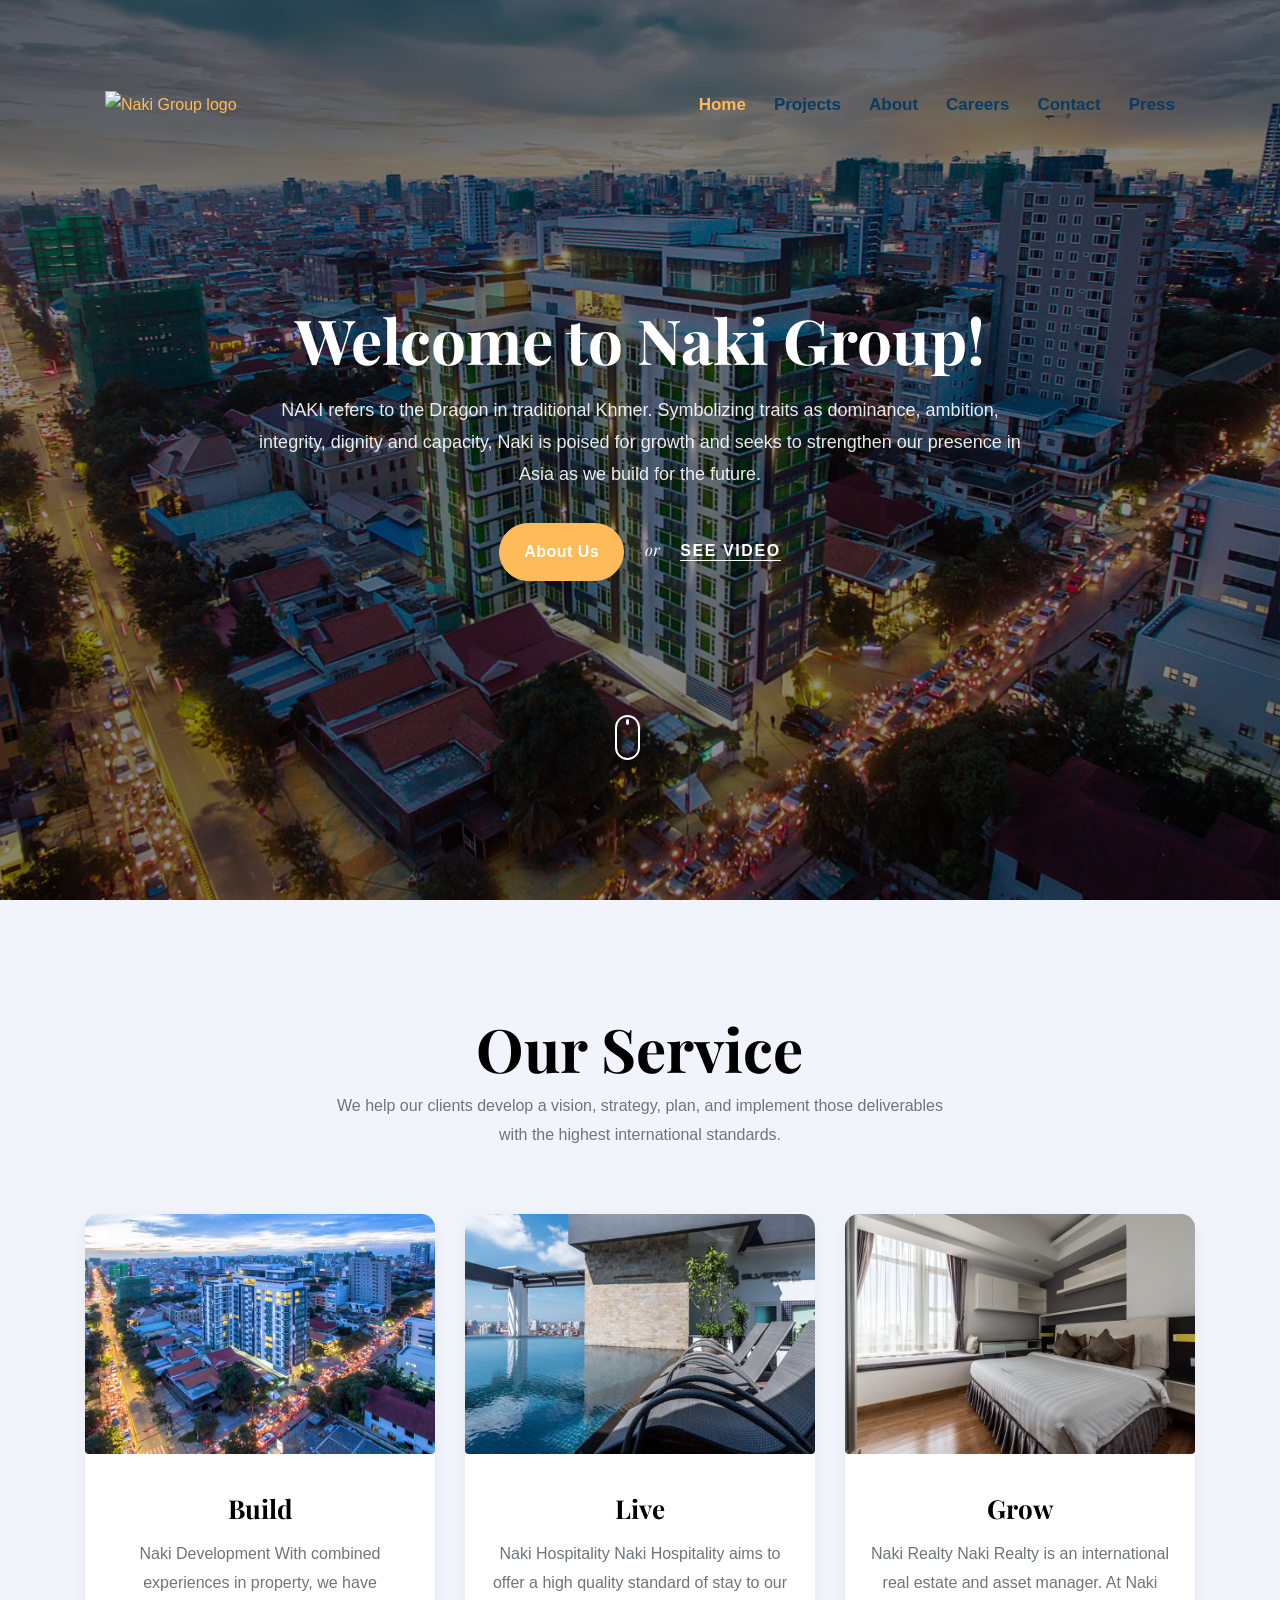
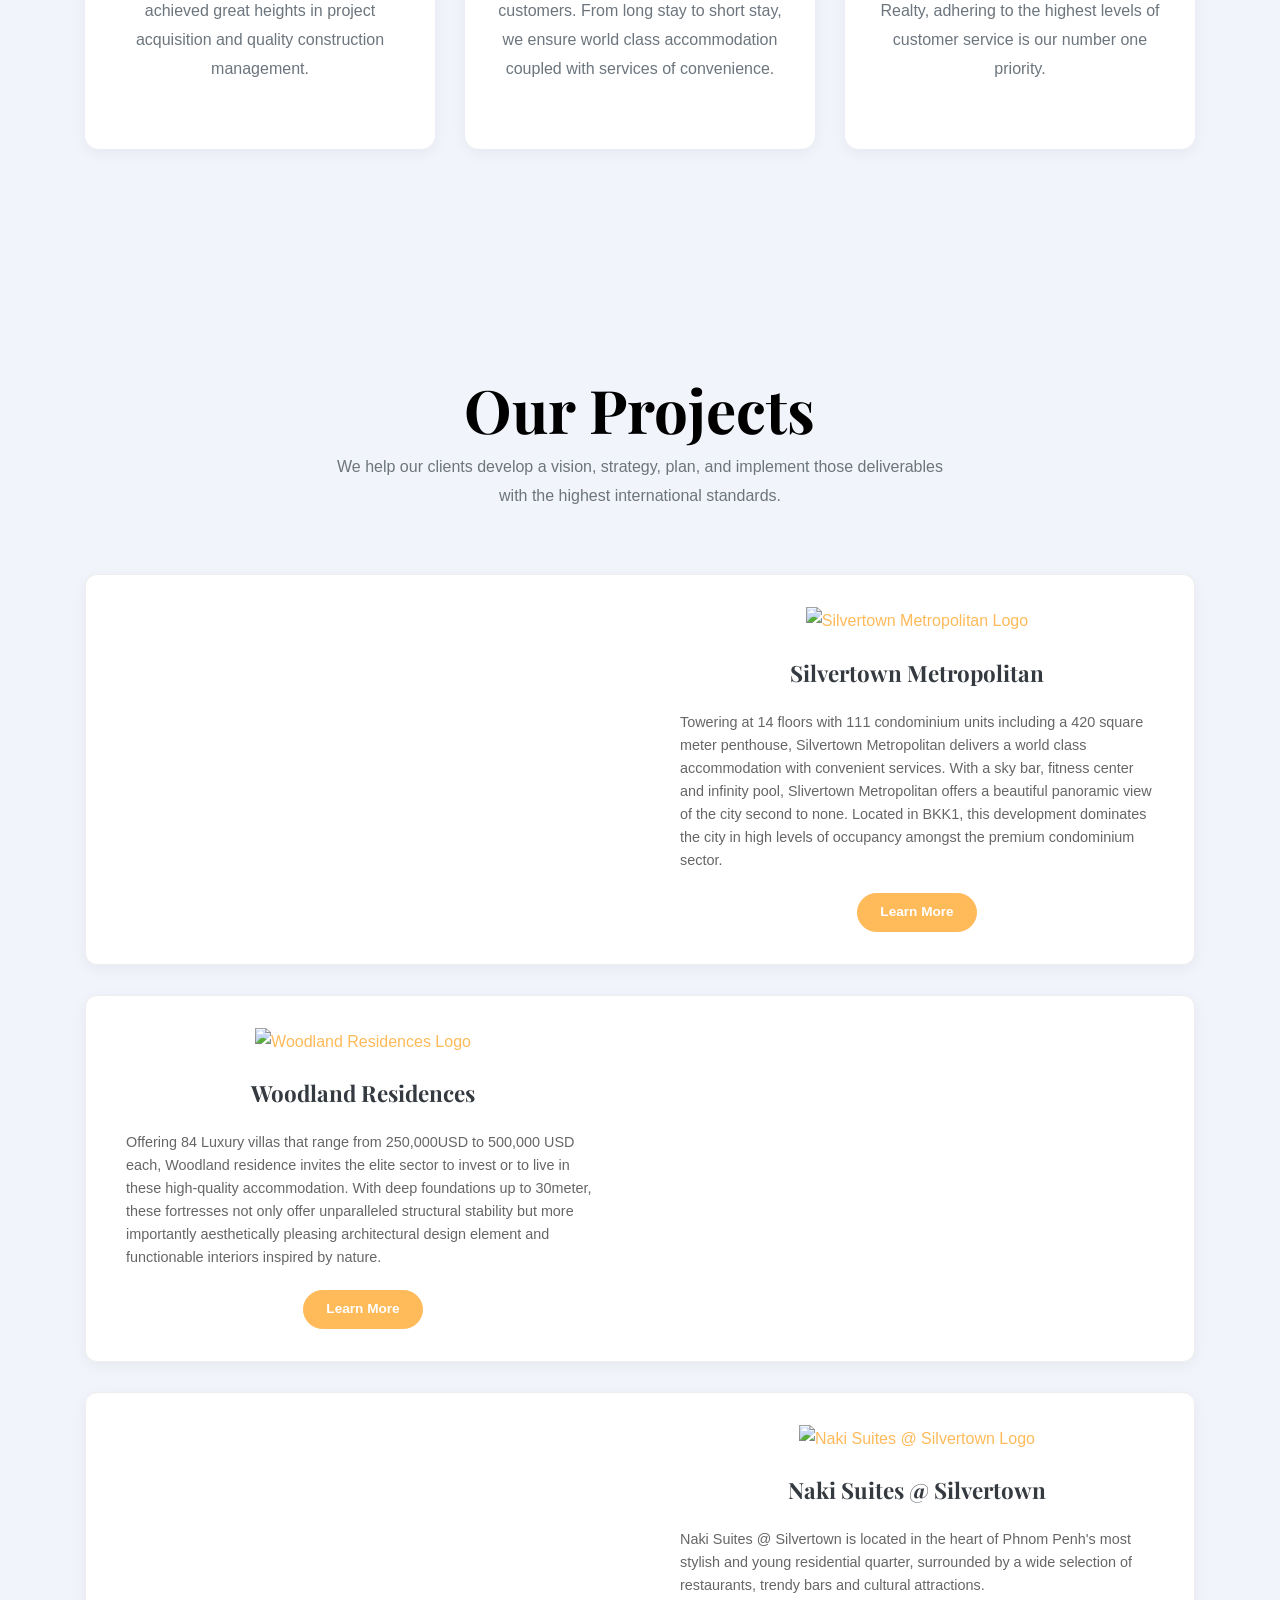
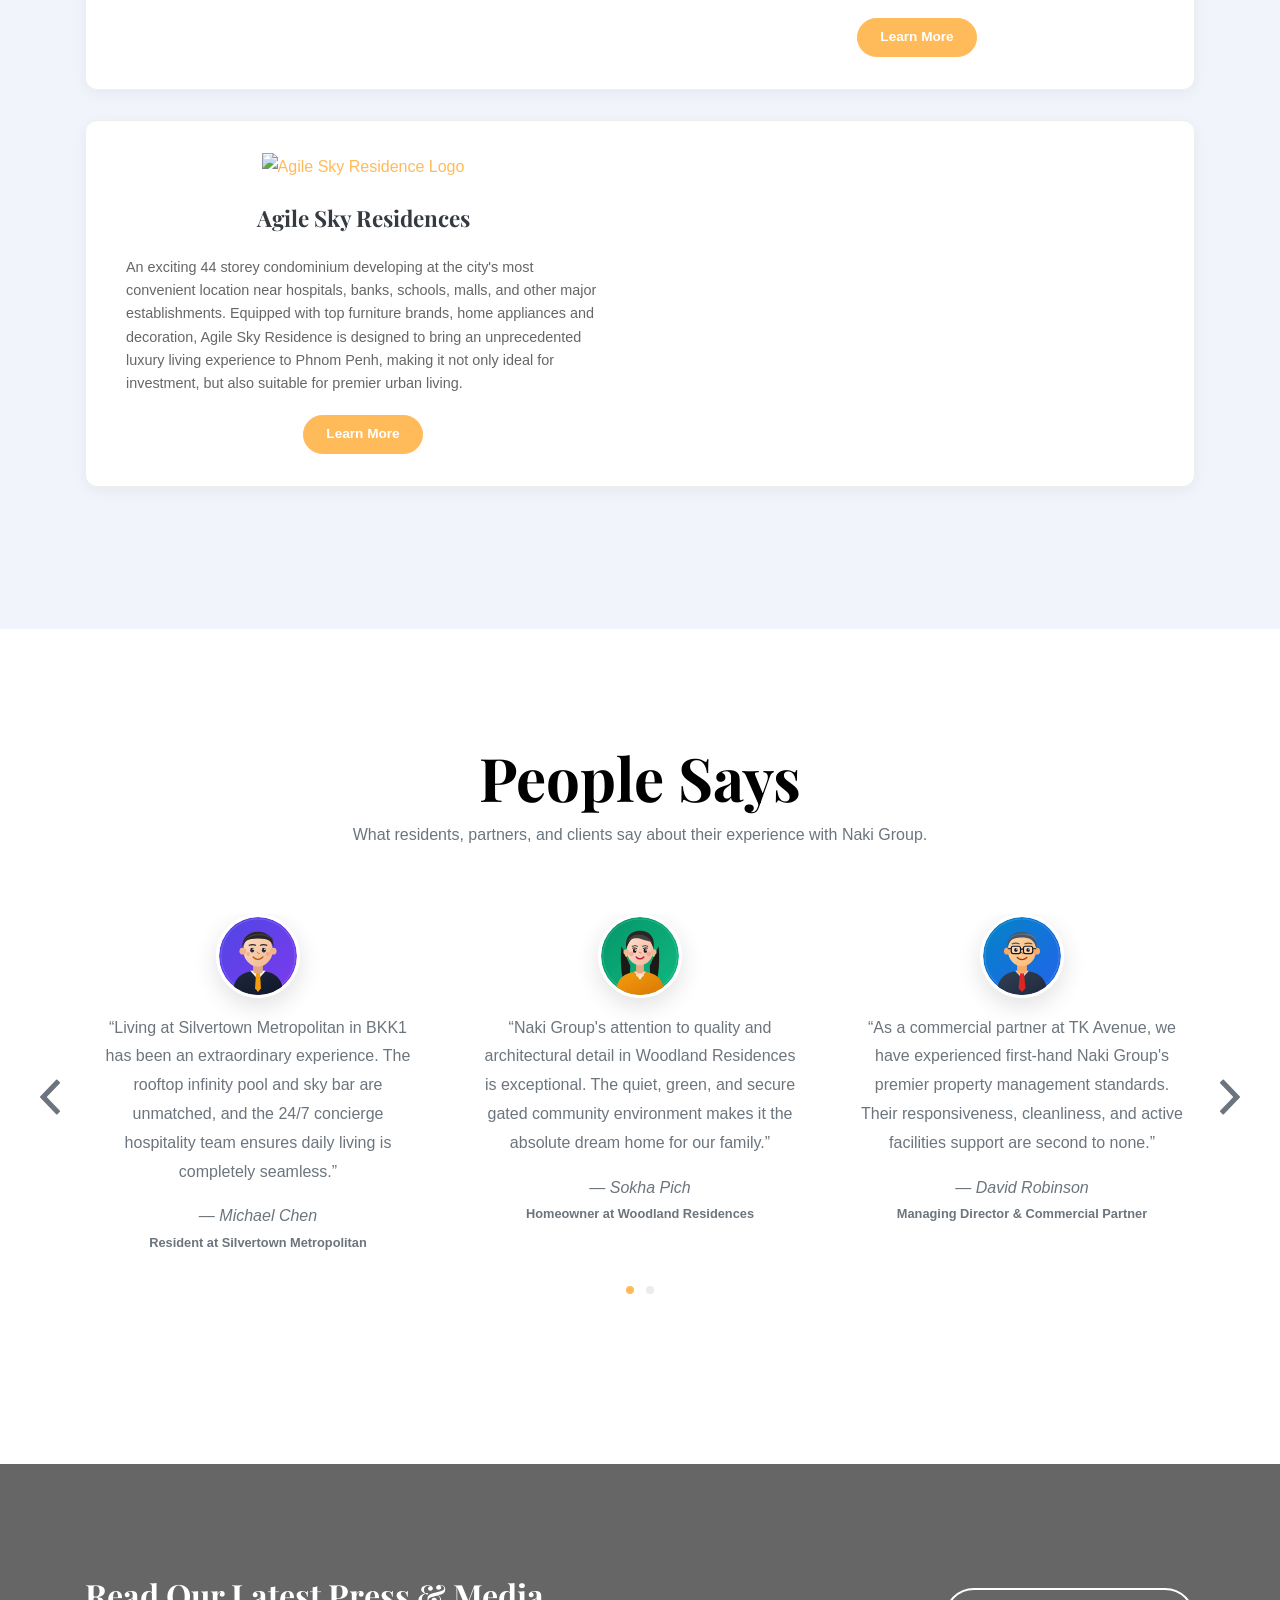
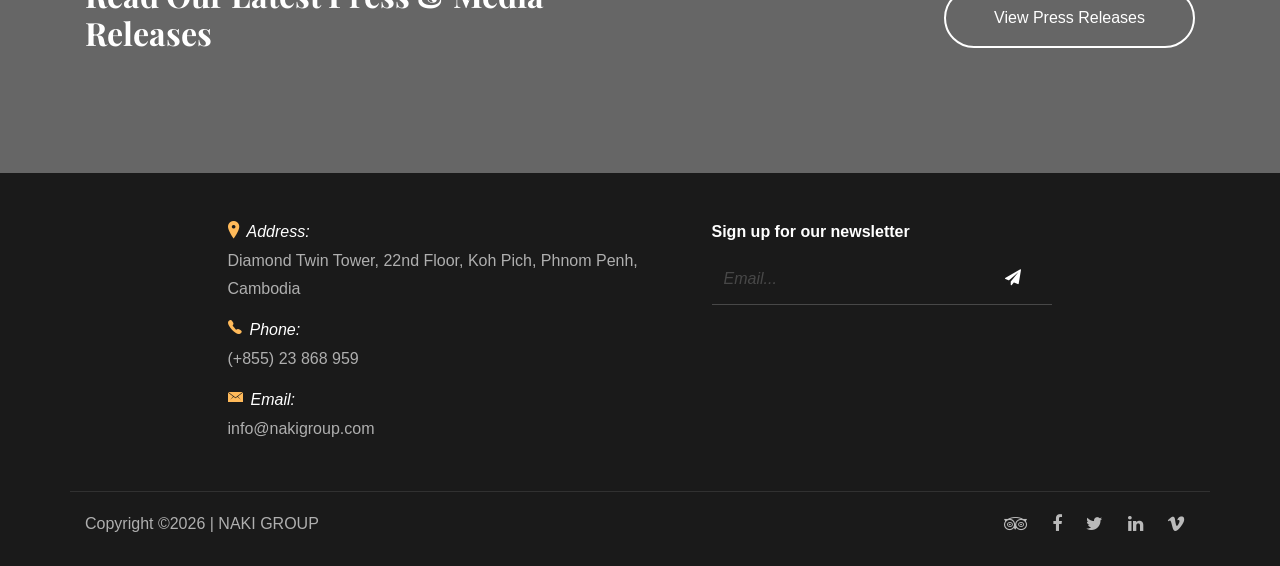
==== index.html @ cc7dc159 "update UI" ====
<!DOCTYPE HTML>
<html>
  <head>
    <meta charset="utf-8">
    <meta http-equiv="X-UA-Compatible" content="IE=edge">
    <title>Naki Group.com</title>
    <meta name="viewport" content="width=device-width, initial-scale=1, shrink-to-fit=no">
    <meta name="description" content="" />
    <meta name="keywords" content="" />
    <meta name="author" content="" />
    <link rel="stylesheet" type="text/css" href="//fonts.googleapis.com/css?family=|Roboto+Sans:400,700|Playfair+Display:400,700">

    <link rel="stylesheet" href="css/bootstrap.min.css">
    <link rel="stylesheet" href="css/animate.css">
    <link rel="stylesheet" href="css/owl.carousel.min.css">
    <link rel="stylesheet" href="css/aos.css">
    <link rel="stylesheet" href="css/bootstrap-datepicker.css">
    <link rel="stylesheet" href="css/jquery.timepicker.css">
    <link rel="stylesheet" href="css/fancybox.min.css">
    
    <link rel="stylesheet" href="fonts/ionicons/css/ionicons.min.css">
    <link rel="stylesheet" href="fonts/fontawesome/css/font-awesome.min.css">

    <!-- Theme Style -->
    <link rel="stylesheet" href="css/style.css">
  </head>
  <body>
    
    <header class="site-header js-site-header">
      <div class="container-fluid">
        <div class="row align-items-center justify-content-between">
          <!-- Logo -->
          <div class="logo-wrapper">
            <a href="index.html">
              <img src="https://nakigroup.com/wp-content/uploads/2022/08/NKG-Logo-Header.png" alt="Naki Group logo" class="site-logo-img" />
            </a>
          </div>
          
          <!-- Desktop Navigation -->
          <div class="col-6 col-lg-8 desktop-nav">
            <nav class="main-navbar">
              <ul class="main-menu">
                <li class="active"><a href="index.html">Home</a></li>
                <li><a href="projects.html">Projects</a></li>
                <li><a href="about.html">About</a></li>
                <li><a href="careers.html">Careers</a></li>
                <li><a href="contact.html">Contact</a></li>
                <li><a href="press.html">Press</a></li>
              </ul>
            </nav>
          </div>
          
          <!-- Mobile Menu Toggle Button -->
          <div class="mobile-menu-toggle">
            <button class="hamburger" id="hamburger-btn" aria-label="Menu">
              <span></span>
              <span></span>
              <span></span>
            </button>
          </div>
        </div>
      </div>
    </header>
      
    <!-- Mobile Navigation -->
    <div class="mobile-nav" id="mobile-nav">
      <ul class="mobile-menu">
        <li class="active"><a href="index.html">Home</a></li>
        <li><a href="projects.html">Projects</a></li>
        <li><a href="about.html">About</a></li>
        <li><a href="careers.html">Careers</a></li>
        <li><a href="contact.html">Contact</a></li>
        <li><a href="press.html">Press</a></li>
      </ul>
    </div>

    <!-- Mobile Overlay -->
    <div class="mobile-overlay" id="mobile-overlay"></div>
    <!-- END head -->

    <section class="site-hero overlay">
      <div class="site-hero-bg" style="background-image: url(images/hero_4.jpg)"></div>
      <div class="container">
        <div class="row site-hero-inner justify-content-center align-items-center">
          <div class="col-md-10 text-center" data-aos="fade-up">
            <h1 class="heading text-white mb-3">Welcome to Naki Group!</h1>
            <p class="lead text-white mb-4 mx-auto" style="max-width: 780px; font-size: 18px; line-height: 1.8; opacity: 0.9;">NAKI refers to the Dragon in traditional Khmer. Symbolizing traits as dominance, ambition, integrity, dignity and capacity, Naki is poised for growth and seeks to strengthen our presence in Asia as we build for the future.</p>
            <p class="pt-2">
              <a href="about.html" class="btn btn-primary text-white py-3 px-4 mr-3" style="font-weight: 600; letter-spacing: 0.5px;">About Us</a>
              <span class="mr-3 font-family-serif text-white"><em>or</em></span>
              <a href="https://www.youtube.com/embed/4Gg54voKyYg" data-fancybox class="text-uppercase letter-spacing-1 text-white" style="font-weight: 600; text-decoration: underline; text-underline-offset: 4px;">See video</a>
            </p>
          </div>
        </div>
      </div>

      <a class="mouse smoothscroll" href="#next">
        <div class="mouse-icon">
          <span class="mouse-wheel"></span>
        </div>
      </a>
    </section>
    <!-- END section -->

    <!-- <section class="py-5 bg-light" id="next">
      <div class="container" style="max-width: 1250px;">
        <div class="row justify-content-center">
          <div class="col-12" data-aos="fade-up">
             Unified Duo Device (One Single Device with Dual Screens)
            <div class="duo-unified-device" id="duo-device">
               Toggle back to Split Screen button 
              <button class="duo-toggle-split-btn" id="duo-toggle-split" title="Switch back to Split View">
                <i class="fa fa-columns"></i> Split Screen
              </button>

              <div class="duo-screen-wrapper">
                 Left Display: Video Player (Expands to 100% on Play) 
                <div class="duo-screen duo-left-screen">
                   Click to Expand Trigger 
                  <div class="duo-play-overlay" id="duo-play-overlay" title="Click to Expand and Play"></div>
                  
                  <iframe id="duo-video-iframe" src="https://www.youtube.com/embed/4Gg54voKyYg?enablejsapi=1&rel=0" title="Naki Group Video" allow="accelerometer; autoplay; clipboard-write; encrypted-media; gyroscope; picture-in-picture; web-share" allowfullscreen></iframe>
                  <div class="duo-screen-home-bar"></div>
                </div>
                
                 Center Hinge / Divider 
                <div class="duo-center-hinge">
                  <span class="hinge-line"></span>
                </div>
                
                 Right Display: Image Showcase 
                <div class="duo-screen duo-right-screen">
                  <img src="images/img_1.jpg" alt="Naki Group Showcase">
                  <div class="duo-screen-home-bar"></div>
                </div>
              </div>
            </div>
          </div>
        </div>
      </div>
    </section> -->
  
    <section class="section blog-post-entry bg-light">
      <div class="container">
        <div class="row justify-content-center text-center mb-5">
          <div class="col-md-7">
            <h2 class="heading" data-aos="fade-up">Our Service</h2>
            <p data-aos="fade-up">We help our clients develop a vision, strategy, plan, and implement those deliverables with the highest international standards.</p>
          </div>
        </div>
        <div class="row justify-content-center text-center">
          <div class="col-lg-4 col-md-6 col-sm-6 col-12 post" data-aos="fade-up" data-aos-delay="100">

            <div class="media media-custom d-block mb-4 h-100 text-center">
              <div class="media-custom-img mb-4"><img src="images/img_1.jpg" alt="Build - Naki Development" class="img-fluid mx-auto rounded"></div>
              <div class="media-body">
                <h2 class="mt-0 mb-3 font-weight-bold">Build</h2>
                <p>Naki Development With combined experiences in property, we have achieved great heights in project acquisition and quality construction management.</p>
              </div>
            </div>

          </div>
          <div class="col-lg-4 col-md-6 col-sm-6 col-12 post" data-aos="fade-up" data-aos-delay="200">
            <div class="media media-custom d-block mb-4 h-100 text-center">
              <div class="media-custom-img mb-4"><img src="images/img_2.jpg" alt="Live - Naki Hospitality" class="img-fluid mx-auto rounded"></div>
              <div class="media-body">
                <h2 class="mt-0 mb-3 font-weight-bold">Live</h2>
                <p>Naki Hospitality Naki Hospitality aims to offer a high quality standard of stay to our customers. From long stay to short stay, we ensure world class accommodation coupled with services of convenience.</p>
              </div>
            </div>
          </div>
          <div class="col-lg-4 col-md-6 col-sm-6 col-12 post" data-aos="fade-up" data-aos-delay="300">
            <div class="media media-custom d-block mb-4 h-100 text-center">
              <div class="media-custom-img mb-4"><img src="images/img_3.jpg" alt="Grow - Naki Realty" class="img-fluid mx-auto rounded"></div>
              <div class="media-body">
                <h2 class="mt-0 mb-3 font-weight-bold">Grow</h2>
                <p>Naki Realty Naki Realty is an international real estate and asset manager. At Naki Realty, adhering to the highest levels of customer service is our number one priority.</p>
              </div>
            </div>
          </div>
        </div>
      </div>
    </section>
    
    <!-- <section class="section slider-section bg-light">
      <div class="container">
        <div class="row justify-content-center text-center mb-5">
          <div class="col-md-7">
            <h2 class="heading" data-aos="fade-up">Photos</h2>
            <p data-aos="fade-up" data-aos-delay="100">Far far away, behind the word mountains, far from the countries Vokalia and Consonantia, there live the blind texts. Separated they live in Bookmarksgrove right at the coast of the Semantics, a large language ocean.</p>
          </div>
        </div>
        <div class="row">
          <div class="col-md-12">
            <div class="major-caousel js-carousel-1 owl-carousel mb-5" data-aos="fade-up" data-aos-delay="200">
              <div class="slider-item">
                <a href="images/slider-1.jpg" data-fancybox="images" data-caption="Caption for this image"><img src="images/slider-1.jpg" alt="Image placeholder" class="img-fluid"></a>
              </div>
              <div class="slider-item">
                <a href="images/slider-2.jpg" data-fancybox="images" data-caption="Caption for this image"><img src="images/slider-2.jpg" alt="Image placeholder" class="img-fluid"></a>
              </div>
              <div class="slider-item">
                <a href="images/slider-3.jpg" data-fancybox="images" data-caption="Caption for this image"><img src="images/slider-3.jpg" alt="Image placeholder" class="img-fluid"></a>
              </div>
              <div class="slider-item">
                <a href="images/slider-4.jpg" data-fancybox="images" data-caption="Caption for this image"><img src="images/slider-4.jpg" alt="Image placeholder" class="img-fluid"></a>
              </div>
              <div class="slider-item">
                <a href="images/slider-5.jpg" data-fancybox="images" data-caption="Caption for this image"><img src="images/slider-5.jpg" alt="Image placeholder" class="img-fluid"></a>
              </div>
              <div class="slider-item">
                <a href="images/slider-6.jpg" data-fancybox="images" data-caption="Caption for this image"><img src="images/slider-6.jpg" alt="Image placeholder" class="img-fluid"></a>
              </div>
              <div class="slider-item">
                <a href="images/slider-7.jpg" data-fancybox="images" data-caption="Caption for this image"><img src="images/slider-7.jpg" alt="Image placeholder" class="img-fluid"></a>
              </div>
            </div>
             END slider 
          </div>
        
        </div>
      </div>
    </section> -->
    
    
    <section class="section bg-light">
      <div class="container">
        <div class="row justify-content-center text-center mb-5">
          <div class="col-md-7">
            <h2 class="heading" data-aos="fade-up">Our Projects</h2>
            <p data-aos="fade-up" data-aos-delay="100">We help our clients develop a vision, strategy, plan, and implement those deliverables with the highest international standards.</p>
          </div>
        </div>
      
        <div class="site-block-half d-block d-lg-flex bg-white" data-aos="fade-up" data-aos-delay="100">
          <a href="https://silvertowncambodia.com/" target="_blank" class="image d-block bg-image-2" style="background-image: url('https://nakigroup.com/wp-content/uploads/2022/10/SILVERTOWN-METROPOLITAN.jpg');"></a>
          <div class="text">
            <div class="project-logo mb-4">
              <a href="https://silvertowncambodia.com/" target="_blank"><img src="https://nakigroup.com/wp-content/uploads/2022/10/Silvertown-logo-1536x1262-1.png" alt="Silvertown Metropolitan Logo"></a>
            </div>
            <h2 class="mb-4"><a href="https://silvertowncambodia.com/" target="_blank" class="text-dark">Silvertown Metropolitan</a></h2>
            <p>Towering at 14 floors with 111 condominium units including a 420 square meter penthouse, Silvertown Metropolitan delivers a world class accommodation with convenient services.
                With a sky bar, fitness center and infinity pool, Slivertown Metropolitan offers a beautiful panoramic view of the city second to none.
                Located in BKK1, this development dominates the city in high levels of occupancy amongst the premium condominium sector.</p>
            <p><a href="https://silvertowncambodia.com/" target="_blank" class="btn btn-primary text-white">Learn More</a></p>
          </div>
        </div>

        <div class="site-block-half d-block d-lg-flex bg-white" data-aos="fade-up" data-aos-delay="150">
          <a href="https://www.facebook.com/WoodlandResidences" target="_blank" class="image d-block bg-image-2 order-2" style="background-image: url('https://nakigroup.com/wp-content/uploads/2022/10/97636634_861701657669349_8019366478992113664_n-1.jpg');"></a>
          <div class="text order-1">
            <div class="project-logo mb-4">
              <a href="https://www.facebook.com/WoodlandResidences" target="_blank"><img src="https://nakigroup.com/wp-content/uploads/2022/10/woodland-logo-01-1.png" alt="Woodland Residences Logo"></a>
            </div>            
            <h2 class="mb-4"><a href="https://www.facebook.com/WoodlandResidences" target="_blank" class="text-dark">Woodland Residences</a></h2>
            <p>Offering 84 Luxury villas that range from 250,000USD to 500,000 USD each, Woodland residence invites the elite sector to invest or to live in these high-quality accommodation. With deep foundations up to 30meter, these fortresses not only offer unparalleled structural stability but more importantly aesthetically pleasing architectural design element and functionable interiors inspired by nature.</p>
            <p><a href="https://www.facebook.com/WoodlandResidences" target="_blank" class="btn btn-primary text-white">Learn More</a></p>
          </div>
        </div>
        
        <div class="site-block-half d-block d-lg-flex bg-white" data-aos="fade-up" data-aos-delay="100">
          <a href="https://nakihospitality.com/silvertown/" target="_blank" class="image d-block bg-image-2" style="background-image: url('https://nakigroup.com/wp-content/uploads/2022/10/junior_4287-490x397-1.jpg');"></a>
          <div class="text">
            <div class="project-logo mb-4">
              <a href="https://nakihospitality.com/silvertown/" target="_blank"><img src="https://nakigroup.com/wp-content/uploads/2022/10/NKH@STM-1024x576-1.png" alt="Naki Suites @ Silvertown Logo"></a>
            </div>
            <h2 class="mb-4"><a href="https://nakihospitality.com/silvertown/" target="_blank" class="text-dark">Naki Suites @ Silvertown</a></h2>
            <p>Naki Suites @ Silvertown is located in the heart of Phnom Penh's most stylish and young residential quarter, surrounded by a wide selection of restaurants, trendy bars and cultural attractions.</p>
            <p><a href="https://nakihospitality.com/silvertown/" target="_blank" class="btn btn-primary text-white">Learn More</a></p>
          </div>
        </div>

        <div class="site-block-half d-block d-lg-flex bg-white" data-aos="fade-up" data-aos-delay="150">
          <a href="https://www.facebook.com/agileKH/" target="_blank" class="image d-block bg-image-2 order-2" style="background-image: url('https://nakigroup.com/wp-content/uploads/2022/10/136179487_1049033925606051_1455072859358337372_n.jpg');"></a>
          <div class="text order-1">
            <div class="project-logo mb-4">
              <a href="https://www.facebook.com/agileKH/" target="_blank"><img src="https://nakigroup.com/wp-content/uploads/2022/10/download__2_-removebg-preview-1.png" alt="Agile Sky Residence Logo"></a>
            </div>
            <h2 class="mb-4"><a href="https://www.facebook.com/agileKH/" target="_blank" class="text-dark">Agile Sky Residences</a></h2>
            <p>An exciting 44 storey condominium developing at the city's most convenient location near hospitals, banks, schools, malls, and other major establishments. Equipped with top furniture brands, home appliances and decoration, Agile Sky Residence is designed to bring an unprecedented luxury living experience to Phnom Penh, making it not only ideal for investment, but also suitable for premier urban living.</p>
            <p><a href="https://www.facebook.com/agileKH/" target="_blank" class="btn btn-primary text-white">Learn More</a></p>
          </div>
        </div>

      </div>
    </section>


    <section class="section testimonial-section">
      <div class="container">
        <div class="row justify-content-center text-center mb-5">
          <div class="col-md-7">
            <h2 class="heading" data-aos="fade-up">People Says</h2>
            <p data-aos="fade-up" class="text-muted">What residents, partners, and clients say about their experience with Naki Group.</p>
          </div>
        </div>
        <div class="row">
          <div class="js-carousel-2 owl-carousel mb-5" data-aos="fade-up" data-aos-delay="200">
            
            <div class="testimonial text-center slider-item">
              <div class="author-image mb-3">
                <img src="images/avatar-1.svg" alt="Michael Chen - Resident" class="rounded-circle mx-auto">
              </div>
              <blockquote>
                <p>&ldquo;Living at Silvertown Metropolitan in BKK1 has been an extraordinary experience. The rooftop infinity pool and sky bar are unmatched, and the 24/7 concierge hospitality team ensures daily living is completely seamless.&rdquo;</p>
              </blockquote>
              <p><em>&mdash; Michael Chen</em> <span class="d-block small text-muted font-weight-bold">Resident at Silvertown Metropolitan</span></p>
            </div> 

            <div class="testimonial text-center slider-item">
              <div class="author-image mb-3">
                <img src="images/avatar-2.svg" alt="Sokha Pich - Homeowner" class="rounded-circle mx-auto">
              </div>
              <blockquote>
                <p>&ldquo;Naki Group's attention to quality and architectural detail in Woodland Residences is exceptional. The quiet, green, and secure gated community environment makes it the absolute dream home for our family.&rdquo;</p>
              </blockquote>
              <p><em>&mdash; Sokha Pich</em> <span class="d-block small text-muted font-weight-bold">Homeowner at Woodland Residences</span></p>
            </div>

            <div class="testimonial text-center slider-item">
              <div class="author-image mb-3">
                <img src="images/avatar-3.svg" alt="David Robinson - Commercial Partner" class="rounded-circle mx-auto">
              </div>
              <blockquote>
                <p>&ldquo;As a commercial partner at TK Avenue, we have experienced first-hand Naki Group's premier property management standards. Their responsiveness, cleanliness, and active facilities support are second to none.&rdquo;</p>
              </blockquote>
              <p><em>&mdash; David Robinson</em> <span class="d-block small text-muted font-weight-bold">Managing Director &amp; Commercial Partner</span></p>
            </div>

            <div class="testimonial text-center slider-item">
              <div class="author-image mb-3">
                <img src="images/avatar-4.svg" alt="Elena Rostova - Corporate Executive" class="rounded-circle mx-auto">
              </div>
              <blockquote>
                <p>&ldquo;Naki Suites delivered the perfect combination of five-star hotel service and comfortable extended living. Impeccable housekeeping, fast connectivity, and attentive staff made my stay in Phnom Penh flawless.&rdquo;</p>
              </blockquote>
              <p><em>&mdash; Elena Rostova</em> <span class="d-block small text-muted font-weight-bold">Corporate Executive &amp; Long-Stay Guest</span></p>
            </div>

          </div>
            <!-- END slider -->
        </div>

      </div>
    </section>

    <section class="section bg-image overlay" style="background-image: url('images/hero_4.jpg');">
        <div class="container" >
          <div class="row align-items-center">
            <div class="col-12 col-md-6 text-center mb-4 mb-md-0 text-md-left" data-aos="fade-up">
              <h2 class="text-white font-weight-bold">Read Our Latest Press &amp; Media Releases</h2>
            </div>
            <div class="col-12 col-md-6 text-center text-md-right" data-aos="fade-up" data-aos-delay="200">
              <a href="press.html" class="btn btn-outline-white-primary py-3 text-white px-5">View Press Releases</a>
            </div>
          </div>
        </div>
      </section>

    <footer class="section footer-section">
      <div class="container">
        <div class="row justify-content-center text-left mb-4">
          <div class="col-md-6 col-lg-5 mb-4 pr-lg-4 contact-info">
            <p><span class="d-block"><span class="ion-ios-location h5 mr-2 text-primary"></span>Address:</span> <span>Diamond Twin Tower, 22nd Floor, Koh Pich, Phnom Penh, Cambodia</span></p>
            <p><span class="d-block"><span class="ion-ios-telephone h5 mr-2 text-primary"></span>Phone:</span> <span>(+855) 23 868 959</span></p>
            <p class="mb-0"><span class="d-block"><span class="ion-ios-email h5 mr-2 text-primary"></span>Email:</span> <span>info@nakigroup.com</span></p>
          </div>
          <div class="col-md-5 col-lg-4 mb-4 pl-lg-4">
            <p class="mb-2 text-white font-weight-bold">Sign up for our newsletter</p>
            <form action="#" class="footer-newsletter">
              <div class="form-group mb-0">
                <input type="email" class="form-control" placeholder="Email...">
                <button type="submit" class="btn"><span class="fa fa-paper-plane"></span></button>
              </div>
            </form>
          </div>
        </div>
        <div class="row pt-3 bordertop align-items-center">
          <p class="col-md-7 col-12 text-center text-md-left mb-2 mb-md-0">
            Copyright &copy;<script>document.write(new Date().getFullYear());</script> | NAKI GROUP
          </p>
            
          <p class="col-md-5 col-12 text-center text-md-right social mb-0">
            <a href="#"><span class="fa fa-tripadvisor"></span></a>
            <a href="#"><span class="fa fa-facebook"></span></a>
            <a href="#"><span class="fa fa-twitter"></span></a>
            <a href="#"><span class="fa fa-linkedin"></span></a>
            <a href="#"><span class="fa fa-vimeo"></span></a>
          </p>
        </div>
      </div>
    </footer>
    
    <script src="js/jquery-3.3.1.min.js"></script>
    <script src="js/jquery-migrate-3.0.1.min.js"></script>
    <script src="js/popper.min.js"></script>
    <script src="js/bootstrap.min.js"></script>
    <script src="js/owl.carousel.min.js"></script>
    <script src="js/jquery.stellar.min.js"></script>
    <script src="js/jquery.fancybox.min.js"></script>
    
    
    <script src="js/aos.js"></script>
    
    <script src="js/bootstrap-datepicker.js"></script> 
    <script src="js/jquery.timepicker.min.js"></script> 

    

    <script src="js/main.js"></script>
  </body>
</html>
---- css/style.css ----
body {
  background: #fff;
  font-family: "Roboto", arial, sans-serif;
  font-weight: 200;
  font-size: 16px;
  line-height: 1.8;
  color: #6c757d;
  position: relative; }

::-moz-selection {
  color: #fff;
  background: #ffba5a; }

::selection {
  color: #fff;
  background: #ffba5a; }

a {
  -webkit-transition: .3s all ease;
  -o-transition: .3s all ease;
  transition: .3s all ease;
  text-decoration: none; }
  a:hover {
    text-decoration: none; }

h1, h2, h3, h4, h5 {
  color: #000;
  font-family: "Playfair Display", times, serif; }

.font-family-serif {
  font-family: "Playfair Display", times, serif; }

.font-family-sans-serif {
  font-family: "Roboto", arial, sans-serif; }

.bg-light {
  background: #f2f4fb !important; }

.container-fluid {
  max-width: 1600px; }

.btn {
  padding-left: 30px;
  padding-right: 30px;
  padding-top: 10px;
  padding-bottom: 10px;
  border-radius: 50px; }
  .btn.btn-outline-white {
    border: 2px solid #fff; }
    .btn.btn-outline-white:hover {
      border: 2px solid transparent;
      background: #000;
      color: #fff; }
  .btn.btn-outline-white-primary {
    border: 2px solid #fff; }
    .btn.btn-outline-white-primary:hover {
      border: 2px solid transparent;
      background: #ffba5a;
      color: #fff; }
  .btn.uppercase {
    text-transform: uppercase;
    font-size: 14px;
    letter-spacing: .2em; }

.btn, .form-control {
  outline: none;
  -webkit-box-shadow: none !important;
  box-shadow: none !important; }
  .btn:focus, .btn:active, .form-control:focus, .form-control:active {
    outline: none; }

.form-control {
  -webkit-box-shadow: none !important;
  box-shadow: none !important;
  height: 50px;
  border-width: 2px; }
  .form-control:active, .form-control:focus {
    border-color: #ffba5a; }

textarea.form-control {
  height: inherit; }

.site-header {
  position: fixed;
  top: 0;
  width: 100%;
  padding: 60px 0;
  z-index: 1001;
  -webkit-transition: .3s all ease-in-out;
  -o-transition: .3s all ease-in-out;
  transition: .3s all ease-in-out; }
  .site-header.scrolled {
    padding: 20px 0;
    background: #fff;
    -webkit-box-shadow: 0 5px 20px -5px rgba(0, 0, 0, 0.1);
    box-shadow: 0 5px 20px -5px rgba(0, 0, 0, 0.1); }
    .site-header.scrolled .site-menu-toggle {
      top: 10px;
      position: relative; }
      .site-header.scrolled .site-menu-toggle span {
        background: #000; }
    .site-header.scrolled .site-logo {
      position: relative;
      z-index: 100; }
      .site-header.scrolled .site-logo a {
        color: #000; }

.menu-open {
  position: relative; }
  .menu-open .site-header {
    position: fixed; }
  .menu-open .site-logo {
    position: relative;
    z-index: 100; }
    .menu-open .site-logo a {
      color: #000; }
  .menu-open .site-navbar {
    border: 10px solid #f8f9fa; }

.site-logo {
  padding-left: 40px; }
  .site-logo a {
    font-size: 30px;
    color: #fff;
    font-weight: bold;
    line-height: 1;
    font-family: "Playfair Display", times, serif; }
    @media (max-width: 991.98px) {
      .site-logo a {
        font-size: 27px; } }
.site-header .container-fluid {
  padding-left: 120px;
  padding-right: 120px;
  max-width: 1400px;
  margin-left: auto;
  margin-right: auto;
}

/* ===== Logo Wrapper Styles ===== */
.logo-wrapper {
  height: 90px;
  display: flex;
  align-items: center;
  padding-left: 0;
}

.site-logo-img {
  height: 100%;
  width: auto;
  max-height: 80px;
}

/* ===== Desktop Navigation ===== */
.desktop-nav {
  display: block !important;
  padding-right: 0;
}

.main-navbar {
  display: flex;
  justify-content: flex-end;
  align-items: center;
  width: 100%;
}

.main-menu {
  display: flex;
  align-items: center;
  justify-content: flex-end;
  gap: 28px;
  list-style: none;
  margin: 0;
  padding: 0;
}

.main-menu li {
  margin: 0;
}

.main-menu li a {
  color: #0a3b61;
  font-size: 17px;
  font-weight: 600;
  text-decoration: none;
  transition: 0.3s;
  white-space: nowrap;
}

.main-menu li a:hover,
.main-menu li.active a {
  color: #ffba5a;
}

/* Laptop / Medium Desktop Spacing */
@media (min-width: 992px) and (max-width: 1199.98px) {
  .site-header .container-fluid {
    padding-left: 140px;
    padding-right: 150px;
  }
  .main-menu {
    gap: 16px;
  }
  .main-menu li a {
    font-size: 15px;
  }
}

/* ===== Mobile Menu Toggle Button ===== */
.mobile-menu-toggle {
  display: none;
  margin-right: 0;
}

.hamburger {
  display: flex;
  flex-direction: column;
  justify-content: center;
  align-items: center;
  width: 40px;
  height: 40px;
  background: transparent;
  border: none;
  cursor: pointer;
  padding: 0;
  z-index: 1005;
  position: relative;
}

.hamburger span {
  display: block;
  width: 30px;
  height: 3px;
  background: #0a3b61;
  margin: 3px 0;
  transition: all 0.3s ease;
  border-radius: 2px;
}

/* Hamburger Animation */
.hamburger.active span:nth-child(1) {
  transform: translateY(9px) rotate(45deg);
  background: #0a3b61;
}

.hamburger.active span:nth-child(2) {
  opacity: 0;
}

.hamburger.active span:nth-child(3) {
  transform: translateY(-9px) rotate(-45deg);
  background: #0a3b61;
}

/* ===== Mobile Navigation (Naki Group Style) ===== */
.mobile-nav {
  position: fixed;
  top: 74px;
  left: 0;
  width: 100%;
  max-height: 0;
  background: #ffffff;
  box-shadow: 0 10px 25px rgba(0, 0, 0, 0.08);
  transition: max-height 0.4s ease, opacity 0.3s ease, visibility 0.3s ease;
  z-index: 9999;
  overflow: hidden;
  opacity: 0;
  visibility: hidden;
  border-top: 1px solid #f1f5f9;
}

.mobile-nav.active {
  max-height: 450px;
  opacity: 1;
  visibility: visible;
  overflow-y: auto;
}

.mobile-menu {
  list-style: none;
  padding: 10px 0;
  margin: 0;
}

.mobile-menu li {
  border-bottom: 1px solid #f3f4f6;
}

.mobile-menu li:last-child {
  border-bottom: none;
}

.mobile-menu li a {
  display: block;
  padding: 14px 30px;
  color: #003764;
  font-size: 16px;
  font-weight: 500;
  text-decoration: none;
  transition: all 0.25s ease;
  cursor: pointer;
}

.mobile-menu li a:hover,
.mobile-menu li.active a {
  color: #CEA277;
  background: #fafafa;
  padding-left: 36px;
}

/* ===== Mobile Overlay ===== */
.mobile-overlay {
  position: fixed;
  top: 74px;
  left: 0;
  width: 100%;
  height: calc(100vh - 74px);
  background: rgba(0, 0, 0, 0.4);
  opacity: 0;
  visibility: hidden;
  pointer-events: none;
  transition: all 0.3s ease;
  z-index: 9998;
}

.mobile-overlay.active {
  opacity: 1;
  visibility: visible;
  pointer-events: auto;
}

/* ===== RESPONSIVE STYLES (max-width: 991.98px) ===== */
@media (max-width: 991.98px) {
  /* Fix header for mobile */
  .site-header {
    padding: 12px 0 !important;
    background: #ffffff !important;
    box-shadow: 0 2px 12px rgba(0, 0, 0, 0.08) !important;
    position: fixed;
    top: 0;
    left: 0;
    width: 100%;
  }
  
  .site-header.scrolled {
    padding: 12px 0 !important;
  }
  
  /* Logo adjustments */
  .logo-wrapper {
    height: 50px;
    padding-left: 0;
  }
  
  .site-logo-img {
    height: 48px !important;
    max-height: 48px !important;
    width: auto;
  }
  
  /* Hide desktop nav */
  .desktop-nav {
    display: none !important;
  }
  
  /* Show hamburger */
  .mobile-menu-toggle {
    display: flex;
    align-items: center;
    margin-left: auto;
    padding-right: 0;
  }
  
  /* Container adjustments */
  .site-header .container-fluid {
    padding-left: 70px !important;
    padding-right: 70px !important;
  }
  
  .site-header .row {
    margin: 0;
  }
}

/* Small mobile devices */
@media (max-width: 576px) {
  .site-header .container-fluid {
    padding-left: 30px !important;
    padding-right: 30px !important;
  }
  .mobile-menu li a {
    padding: 13px 20px;
  }
  .mobile-menu li a:hover,
  .mobile-menu li.active a {
    padding-left: 25px;
  }
  .logo-wrapper {
    height: 48px;
  }
  .site-logo-img {
    height: 42px !important;
    max-height: 42px !important;
  }
}
.site-navbar {
  position: fixed;
  display: none;
  top: 0;
  left: 0;
  right: 0;
  bottom: 0;
  z-index: 99;
  border: 20px solid transparent;
  background: #fff;
  min-height: 300px;
  overflow-y: scroll; }
  .site-navbar nav {
    text-align: left; }
    .site-navbar nav .menu {
      font-family: "Playfair Display", times, serif; }
      .site-navbar nav .menu li a {
        color: #000;
        font-size: 40px;
        padding: 5px 10px;
        position: relative; }
        .site-navbar nav .menu li a:hover:before {
          width: 100%; }
      .site-navbar nav .menu li.active a {
        color: #ffba5a; }
        .site-navbar nav .menu li.active a:before {
          width: 100%; }
  .site-navbar .extra-info a {
    color: #000; }
  .site-navbar .extra-info ul li a {
    color: #000; }
  .site-navbar .extra-info h3 {
    font-family: "Roboto", arial, sans-serif;
    text-transform: uppercase;
    font-size: 13px;
    letter-spacing: .2em;
    color: #adb5bd;
    margin-bottom: 30px; }
  .site-navbar .extra-info p {
    color: #212529; }

.full-height {
  height: 100vh;
  min-height: 700px; }

.site-hero {
  background-size: cover;
  height: 100vh;
  min-height: 700px;
  width: 100%;
  position: relative;
  overflow: hidden; }
  .site-hero .heading {
    font-family: "Playfair Display", times, serif;
    font-weight: bold; }
  .site-hero .scroll-down {
    position: absolute;
    bottom: 20px;
    left: 50%;
    -webkit-transform: translateX(-50%);
    -ms-transform: translateX(-50%);
    transform: translateX(-50%);
    color: #fff;
    z-index: 5; }
  .site-hero.overlay:before {
    background: rgba(0, 0, 0, 0.45);
    content: "";
    position: absolute;
    height: 100%;
    top: 0;
    left: 0;
    bottom: 0;
    right: 0;
    z-index: 1; }
  .site-hero.inner-page {
    height: 75vh;
    min-height: 600px; }
    .site-hero.inner-page.overlay:before {
      height: 100%;
      min-height: 600px; }
  .site-hero .container {
    position: relative;
    z-index: 2; }
  .site-hero .mouse {
    position: absolute;
    z-index: 3; }

/* Animated Hero Background (Pure vertical pan from bottom to top - No zoom) */
.site-hero-bg {
  position: absolute;
  top: -15%;
  left: 0;
  width: 100%;
  height: 130%;
  background-size: cover;
  background-position: center center;
  background-repeat: no-repeat;
  z-index: 0;
  animation: heroPanUpward 16s ease-in-out infinite alternate;
  will-change: transform;
  pointer-events: none;
}

@keyframes heroPanUpward {
  0% {
    transform: translateY(8%);
  }
  100% {
    transform: translateY(-8%);
  }
}

.site-hero-inner {
  height: 100vh;
  min-height: 700px; }
  .site-hero-inner .heading {
    font-size: 62px;
    font-family: "Playfair Display", times, serif;
    color: #fff;
    line-height: 1.2;
    font-weight: bold; }
    @media (max-width: 991.98px) {
      .site-hero-inner .heading {
        font-size: 40px; } }
    @media (max-width: 576px) {
      .site-hero-inner .heading {
        font-size: 32px; } }
  .site-hero-inner .sub-heading {
    font-size: 30px;
    font-weight: 200;
    color: #fff;
    line-height: 1.5; }
    @media (max-width: 991.98px) {
      .site-hero-inner .sub-heading {
        font-size: 18px; } }

/* ===== Unified Duo Device Mockup (iPhone Duo / Luxury Silver Titanium Edition) ===== */
.duo-unified-device {
  position: relative;
  width: 100%;
  max-width: 1160px;
  margin: 15px auto;
  background: linear-gradient(135deg, #f1f5f9 0%, #cbd5e1 30%, #e2e8f0 60%, #94a3b8 100%);
  padding: 14px 16px 18px 16px;
  border-radius: 44px;
  border: 1.5px solid #ffffff;
  box-shadow: 
    0 35px 85px -10px rgba(0, 45, 90, 0.3),
    0 15px 35px rgba(0, 0, 0, 0.15),
    inset 0 1px 3px rgba(255, 255, 255, 0.95),
    inset 0 -2px 5px rgba(71, 85, 105, 0.45),
    inset 0 0 0 2px #cbd5e1;
  overflow: hidden;
  transition: transform 0.4s ease, box-shadow 0.4s ease;
}

.duo-unified-device:hover {
  transform: translateY(-4px);
  box-shadow: 
    0 42px 95px -10px rgba(0, 45, 90, 0.38),
    0 20px 40px rgba(0, 0, 0, 0.2),
    inset 0 1px 3px #ffffff,
    inset 0 -2px 5px rgba(71, 85, 105, 0.5),
    inset 0 0 0 2px #e2e8f0;
}

/* Dual Screen Wrapper (Black OLED Screen Frame inside Silver Bezel) */
.duo-screen-wrapper {
  display: flex;
  flex-direction: row;
  width: 100%;
  height: 470px;
  background: #000000;
  border-radius: 30px;
  border: 2px solid #0f172a;
  overflow: hidden;
  position: relative;
  box-shadow: 0 4px 20px rgba(0, 0, 0, 0.4), inset 0 0 0 1px rgba(255, 255, 255, 0.08);
  transition: height 0.55s cubic-bezier(0.4, 0, 0.2, 1);
}

/* Individual Screens inside the single device */
.duo-screen {
  flex: 1 1 50%;
  width: 50%;
  position: relative;
  height: 100%;
  overflow: hidden;
  background: #000;
  transition: flex 0.55s cubic-bezier(0.4, 0, 0.2, 1), width 0.55s cubic-bezier(0.4, 0, 0.2, 1), opacity 0.45s ease, transform 0.55s ease;
}

.duo-screen.duo-left-screen {
  z-index: 5;
}

.duo-screen.duo-right-screen {
  z-index: 4;
}

.duo-screen iframe,
.duo-screen img {
  position: absolute;
  top: 0;
  left: 0;
  width: 100%;
  height: 100%;
  border: none;
  object-fit: cover;
}

/* Center Seam / Stainless Steel Hinge */
.duo-center-hinge {
  width: 7px;
  height: 100%;
  background: linear-gradient(to right, #94a3b8, #f8fafc, #94a3b8);
  position: relative;
  z-index: 15;
  box-shadow: inset 0 0 3px rgba(0, 0, 0, 0.5);
  display: flex;
  align-items: center;
  justify-content: center;
  flex-shrink: 0;
  transition: all 0.45s ease;
}

.duo-center-hinge .hinge-line {
  width: 1px;
  height: 40%;
  background: rgba(15, 23, 42, 0.35);
  border-radius: 2px;
}

/* Screen Home Indicator Bars */
.duo-screen-home-bar {
  position: absolute;
  bottom: 10px;
  left: 50%;
  transform: translateX(-50%);
  width: 110px;
  height: 4.5px;
  background: rgba(255, 255, 255, 0.85);
  border-radius: 10px;
  z-index: 20;
  pointer-events: none;
  box-shadow: 0 1px 4px rgba(0, 0, 0, 0.7);
}

/* Click Overlay on Video Screen (Transparent Trigger) */
.duo-play-overlay {
  position: absolute;
  top: 0;
  left: 0;
  width: 100%;
  height: 100%;
  background: transparent;
  cursor: pointer;
  z-index: 10;
  transition: opacity 0.3s ease, visibility 0.3s ease;
}

/* ===== Video Expanded State (Full Width 100% & 16:9 Ratio) ===== */
.duo-unified-device.video-expanded .duo-screen-wrapper {
  height: 640px;
}

.duo-unified-device.video-expanded .duo-left-screen {
  flex: 1 1 100%;
  width: 100%;
}

.duo-unified-device.video-expanded .duo-right-screen {
  flex: 0 0 0%;
  width: 0 !important;
  opacity: 0;
  pointer-events: none;
  transform: scaleX(0);
}

.duo-unified-device.video-expanded .duo-center-hinge {
  width: 0 !important;
  opacity: 0;
  pointer-events: none;
}

.duo-unified-device.video-expanded .duo-play-overlay {
  opacity: 0;
  visibility: hidden;
  pointer-events: none;
  display: none;
}

/* Split-Screen / Minimize Toggle Button */
.duo-toggle-split-btn {
  position: absolute;
  top: 22px;
  right: 26px;
  z-index: 30;
  background: rgba(15, 23, 42, 0.88);
  color: #ffffff;
  border: 1px solid rgba(255, 255, 255, 0.4);
  padding: 6px 15px;
  border-radius: 20px;
  font-size: 13px;
  font-weight: 600;
  cursor: pointer;
  display: none;
  align-items: center;
  gap: 7px;
  backdrop-filter: blur(8px);
  -webkit-backdrop-filter: blur(8px);
  transition: all 0.25s ease;
  box-shadow: 0 4px 15px rgba(0, 0, 0, 0.5);
}

.duo-toggle-split-btn:hover {
  background: #CEA277;
  color: #003764;
  border-color: #CEA277;
  transform: scale(1.05);
}

.duo-unified-device.video-expanded .duo-toggle-split-btn {
  display: flex;
}

/* Responsive Media Queries */
@media (max-width: 1199.98px) {
  .duo-unified-device.video-expanded .duo-screen-wrapper {
    height: 560px;
  }
}

@media (max-width: 991.98px) {
  .duo-unified-device {
    padding: 10px 12px 14px 12px;
    border-radius: 34px;
  }
  .duo-screen-wrapper {
    height: 360px;
    border-radius: 24px;
  }
  .duo-unified-device.video-expanded .duo-screen-wrapper {
    height: 450px;
  }
  .duo-screen-home-bar {
    width: 80px;
    height: 3.5px;
  }
}

@media (max-width: 767.98px) {
  .duo-unified-device {
    padding: 10px 10px 14px 10px;
    border-radius: 30px;
    margin: 10px 0;
  }
  .duo-screen-wrapper {
    flex-direction: column !important;
    height: 480px !important;
    min-height: 480px !important;
    border-radius: 20px;
  }
  .duo-screen {
    flex: 1 1 50% !important;
    width: 100% !important;
    height: 50% !important;
    min-height: 220px !important;
    position: relative !important;
  }
  .duo-screen.duo-left-screen {
    border-top-left-radius: 18px;
    border-top-right-radius: 18px;
    border-bottom-left-radius: 0;
    border-bottom-right-radius: 0;
  }
  .duo-screen.duo-right-screen {
    border-bottom-left-radius: 18px;
    border-bottom-right-radius: 18px;
    border-top-left-radius: 0;
    border-top-right-radius: 0;
  }
  .duo-center-hinge {
    width: 100% !important;
    height: 7px !important;
    flex-shrink: 0 !important;
    background: linear-gradient(to bottom, #94a3b8, #f8fafc, #94a3b8) !important;
    box-shadow: inset 0 0 3px rgba(0, 0, 0, 0.4);
  }
  .duo-center-hinge .hinge-line {
    width: 35% !important;
    height: 1.5px !important;
    background: rgba(15, 23, 42, 0.35) !important;
  }
  .duo-screen-home-bar {
    bottom: 8px;
    width: 70px;
    height: 3.5px;
  }
  .duo-left-screen .duo-screen-home-bar {
    display: none;
  }
  .duo-toggle-split-btn {
    top: 14px;
    right: 16px;
    padding: 5px 12px;
    font-size: 11.5px;
  }
  
  /* Mobile Video Expanded State */
  .duo-unified-device.video-expanded .duo-screen-wrapper {
    height: 56.25vw !important;
    min-height: 220px !important;
  }
  .duo-unified-device.video-expanded .duo-left-screen {
    flex: 1 1 100% !important;
    width: 100% !important;
    height: 100% !important;
    min-height: 220px !important;
    border-radius: 18px;
  }
  .duo-unified-device.video-expanded .duo-right-screen {
    display: none !important;
  }
  .duo-unified-device.video-expanded .duo-center-hinge {
    display: none !important;
  }
}

.inner-page .site-hero-inner {
  height: 75vh;
  min-height: 600px; }

.page-inside .site-hero-inner, .page-inside {
  height: 70vh;
  min-height: 500px; }

.page-inside.overlay:before {
  height: 70vh;
  min-height: 500px; }

.menu-open .site-menu-toggle span {
  background: #000; }

.site-menu-toggle {
  top: 0;
  float: right;
  width: 40px;
  height: 45px;
  position: relative;
  margin: 0px auto;
  z-index: 200;
  -webkit-transform: rotate(0deg);
  -moz-transform: rotate(0deg);
  -o-transform: rotate(0deg);
  -ms-transform: rotate(0deg);
  transform: rotate(0deg);
  -webkit-transition: .5s ease-in-out;
  -moz-transition: .5s ease-in-out;
  -o-transition: .5s ease-in-out;
  transition: .5s ease-in-out;
  cursor: pointer;
  margin-right: 40px; }
  .site-menu-toggle span {
    display: block;
    position: absolute;
    height: 2px;
    width: 100%;
    background: #fff;
    border-radius: 9px;
    opacity: 1;
    left: 0;
    -webkit-transform: rotate(0deg);
    -moz-transform: rotate(0deg);
    -o-transform: rotate(0deg);
    -ms-transform: rotate(0deg);
    transform: rotate(0deg);
    -webkit-transition: .25s ease-in-out;
    -moz-transition: .25s ease-in-out;
    -o-transition: .25s ease-in-out;
    transition: .25s ease-in-out; }
  .site-menu-toggle span:nth-child(1) {
    top: 0px; }
  .site-menu-toggle span:nth-child(2) {
    top: 10px; }
  .site-menu-toggle span:nth-child(3) {
    top: 20px; }
  .site-menu-toggle.open span:nth-child(1) {
    top: 13px;
    -webkit-transform: rotate(135deg);
    -moz-transform: rotate(135deg);
    -o-transform: rotate(135deg);
    -ms-transform: rotate(135deg);
    transform: rotate(135deg); }
  .site-menu-toggle.open span:nth-child(2) {
    opacity: 0;
    left: -60px; }
  .site-menu-toggle.open span:nth-child(3) {
    top: 13px;
    -webkit-transform: rotate(-135deg);
    -moz-transform: rotate(-135deg);
    -o-transform: rotate(-135deg);
    -ms-transform: rotate(-135deg);
    transform: rotate(-135deg); }

.section {
  padding: 7em 0; }
  @media (max-width: 991.98px) {
    .section {
      padding: 3em 0; } }

@media (max-width: 991.98px) {
  .lead {
    font-size: 16px; } }

.visit-section .heading {
  font-size: 15px;
  text-transform: uppercase;
  font-family: "Roboto", arial, sans-serif;
  color: #b3b3b3;
  letter-spacing: .2em;
  margin-bottom: 30px; }

.visit-section .visit a {
  color: #000; }
  .visit-section .visit a:hover {
    color: #ffba5a; }

.visit-section .visit img {
  -webkit-box-shadow: 0 2px 3px 0 rgba(0, 0, 0, 0.2);
  box-shadow: 0 2px 3px 0 rgba(0, 0, 0, 0.2);
  margin-bottom: 15px; }

.visit-section .visit h3 {
  font-size: 20px;
  margin-bottom: 0; }

.visit-section .reviews-star span {
  font-size: 18px;
  color: #ffba5a; }

.visit-section .reviews-count {
  color: #adb5bd;
  font-style: italic; }

.heading-serif, .heading, .testimonial-section .heading, .slider-section .heading, .blog-post-entry .heading {
  font-size: 60px;
  font-family: "Playfair Display", times, serif;
  font-weight: 700; }
  @media (max-width: 991.98px) {
    .heading-serif, .heading, .testimonial-section .heading, .slider-section .heading, .blog-post-entry .heading {
      font-size: 40px; } }

.bg-pattern {
  background: #e9ecef url("../img/round.png"); }

.slider-section {
  position: relative; }

.blog-post-entry {
  position: relative; }

.half .image, .half .text {
  width: 50%; }
  @media (max-width: 991.98px) {
    .half .image, .half .text {
      width: 100%; } }

.half .image {
  background-size: cover;
  background-position: center center; }
  @media (max-width: 991.98px) {
    .half .image {
      height: 300px; } }

.half .text {
  padding: 100px 7%; }
  @media (max-width: 991.98px) {
    .half .text {
      padding-top: 50px;
      padding-bottom: 50px; } }
  .half .text h2 {
    font-size: 70px; }
    @media (max-width: 991.98px) {
      .half .text h2 {
        font-size: 40px; } }

.testimonial blockquote {
  padding: 0; }

.testimonial .author-image img {
  width: 84px !important;
  height: 84px !important;
  object-fit: cover !important;
  border-radius: 50% !important;
  box-shadow: 0 8px 24px rgba(0, 0, 0, 0.12);
  border: 3px solid #fff;
  transition: transform 0.3s ease; }
.testimonial:hover .author-image img {
  transform: scale(1.08); }

.post .media-custom {
  background: #fff;
  border-radius: 14px;
  overflow: hidden;
  -webkit-transition: transform .35s cubic-bezier(0.165, 0.84, 0.44, 1), box-shadow .35s cubic-bezier(0.165, 0.84, 0.44, 1);
  -o-transition: transform .35s cubic-bezier(0.165, 0.84, 0.44, 1), box-shadow .35s cubic-bezier(0.165, 0.84, 0.44, 1);
  transition: transform .35s cubic-bezier(0.165, 0.84, 0.44, 1), box-shadow .35s cubic-bezier(0.165, 0.84, 0.44, 1);
  -webkit-box-shadow: 0 4px 15px rgba(0, 0, 0, 0.05);
  box-shadow: 0 4px 15px rgba(0, 0, 0, 0.05); }
  .post .media-custom:hover, .post .media-custom:focus {
    -webkit-transform: translateY(-10px);
    -ms-transform: translateY(-10px);
    transform: translateY(-10px);
    -webkit-box-shadow: 0 22px 45px -10px rgba(0, 0, 0, 0.16), 0 10px 20px -5px rgba(0, 0, 0, 0.06);
    box-shadow: 0 22px 45px -10px rgba(0, 0, 0, 0.16), 0 10px 20px -5px rgba(0, 0, 0, 0.06); }
  .post .media-custom a {
    color: #000; }
    .post .media-custom a:hover {
      color: #ffba5a; }
  .post .media-custom > a,
  .post .media-custom > .media-custom-img {
    display: block;
    width: 100%;
    height: 240px;
    overflow: hidden; }
    .post .media-custom > a img,
    .post .media-custom > .media-custom-img img {
      width: 100% !important;
      height: 100% !important;
      object-fit: cover !important;
      object-position: center center !important;
      display: block;
      -webkit-transition: .4s ease;
      -o-transition: .4s ease;
      transition: .4s ease; }
  .post .media-custom:hover > a img,
  .post .media-custom:hover > .media-custom-img img {
    -webkit-transform: scale(1.06);
    -ms-transform: scale(1.06);
    transform: scale(1.06); }
  .post .media-custom .media-body {
    padding: 15px 25px 25px 25px; }
  .post .media-custom h2 {
    font-size: 26px; }

@media (max-width: 575.98px) {
  .post .media-custom > a,
  .post .media-custom > .media-custom-img {
    height: 200px; } }

.media-custom .meta-post {
  color: #adb5bd;
  text-transform: uppercase;
  letter-spacing: .2em;
  font-size: 14px; }

.owl-carousel .owl-item {
  opacity: .4; }
  .owl-carousel .owl-item.active {
    opacity: 1; }

.owl-carousel .owl-nav {
  position: absolute;
  top: 50%;
  width: 100%; }
  .owl-carousel .owl-nav .owl-prev,
  .owl-carousel .owl-nav .owl-next {
    position: absolute;
    -webkit-transform: translateY(-50%);
    -ms-transform: translateY(-50%);
    transform: translateY(-50%);
    margin-top: -10px; }
    .owl-carousel .owl-nav .owl-prev:hover, .owl-carousel .owl-nav .owl-prev:focus, .owl-carousel .owl-nav .owl-prev:active,
    .owl-carousel .owl-nav .owl-next:hover,
    .owl-carousel .owl-nav .owl-next:focus,
    .owl-carousel .owl-nav .owl-next:active {
      outline: none; }
    .owl-carousel .owl-nav .owl-prev span:before,
    .owl-carousel .owl-nav .owl-next span:before {
      font-size: 40px; }
  .owl-carousel .owl-nav .owl-prev {
    left: 30px !important; }
  .owl-carousel .owl-nav .owl-next {
    right: 30px !important; }

.owl-carousel .owl-dots {
  text-align: center; }
  .owl-carousel .owl-dots .owl-dot {
    border-width: 2px !important;
    width: 10px;
    height: 10px;
    margin: 5px;
    border-radius: 50%; }

.owl-carousel.home-slider {
  z-index: 1;
  position: relative; }
  .owl-carousel.home-slider .owl-nav {
    opacity: 0;
    visibility: hidden;
    -webkit-transition: .3s all ease;
    -o-transition: .3s all ease;
    transition: .3s all ease; }
    .owl-carousel.home-slider .owl-nav button {
      color: #fff; }
  .owl-carousel.home-slider:focus .owl-nav, .owl-carousel.home-slider:hover .owl-nav {
    opacity: 1;
    visibility: visible; }
  .owl-carousel.home-slider .slider-item {
    background-size: cover;
    background-repeat: no-repeat;
    background-position: center center;
    height: calc(100vh - 117px);
    min-height: 700px;
    position: relative; }
    .owl-carousel.home-slider .slider-item .slider-text {
      color: #fff;
      height: calc(100vh - 117px);
      min-height: 700px; }
      .owl-carousel.home-slider .slider-item .slider-text h1 {
        font-size: 40px;
        color: #fff;
        line-height: 1.2;
        font-weight: 800 !important;
        text-transform: uppercase; }
        @media (max-width: 991.98px) {
          .owl-carousel.home-slider .slider-item .slider-text h1 {
            font-size: 40px; } }
      .owl-carousel.home-slider .slider-item .slider-text p {
        font-size: 20px;
        line-height: 1.5;
        font-weight: 300;
        color: white; }
    .owl-carousel.home-slider .slider-item.dark .child-name {
      color: #000; }
    .owl-carousel.home-slider .slider-item.dark h1 {
      color: #000; }
    .owl-carousel.home-slider .slider-item.dark p {
      color: #000; }
  .owl-carousel.home-slider .owl-dots {
    position: absolute;
    bottom: 100px;
    width: 100%; }
    .owl-carousel.home-slider .owl-dots .owl-dot {
      width: 10px;
      height: 10px;
      margin: 5px;
      border-radius: 50%;
      border: 2px solid transparent;
      outline: none !important;
      position: relative;
      -webkit-transition: .3s all ease;
      -o-transition: .3s all ease;
      transition: .3s all ease;
      background: #fff; }
      .owl-carousel.home-slider .owl-dots .owl-dot.active {
        border: 2px solid white;
        background: none; }

.owl-carousel.major-caousel .owl-stage-outer {
  padding-top: 15px;
  padding-bottom: 15px; }

.owl-carousel.major-caousel .slider-item {
  height: 400px;
  min-height: auto; }
  .owl-carousel.major-caousel .slider-item a {
    display: block;
    width: 100%;
    height: 100%;
    overflow: hidden;
    border-radius: 8px;
    box-shadow: 0 4px 20px rgba(0, 0, 0, 0.08); }
  .owl-carousel.major-caousel .slider-item img {
    width: 100%;
    height: 100%;
    object-fit: cover;
    object-position: center;
    margin-bottom: 0; }

@media (max-width: 991.98px) {
  .owl-carousel.major-caousel .slider-item {
    height: 340px; } }

@media (max-width: 575.98px) {
  .owl-carousel.major-caousel .slider-item {
    height: 260px; } }

.owl-carousel.major-caousel .owl-nav {
  opacity: 1;
  visibility: visible; }
  .owl-carousel.major-caousel .owl-nav .owl-prev, .owl-carousel.major-caousel .owl-nav .owl-next {
    -webkit-transition: .3s all ease;
    -o-transition: .3s all ease;
    transition: .3s all ease;
    color: #495057; }
    .owl-carousel.major-caousel .owl-nav .owl-prev:hover, .owl-carousel.major-caousel .owl-nav .owl-prev:focus, .owl-carousel.major-caousel .owl-nav .owl-next:hover, .owl-carousel.major-caousel .owl-nav .owl-next:focus {
      color: #6c757d;
      outline: none; }
    .owl-carousel.major-caousel .owl-nav .owl-prev.disabled, .owl-carousel.major-caousel .owl-nav .owl-next.disabled {
      color: #dee2e6; }
  .owl-carousel.major-caousel .owl-nav .owl-prev {
    left: -50px !important; }
  .owl-carousel.major-caousel .owl-nav .owl-next {
    right: -50px !important; }
  @media (max-width: 767.98px) {
    .owl-carousel.major-caousel .owl-nav .owl-prev {
      left: 10px !important; }
    .owl-carousel.major-caousel .owl-nav .owl-next {
      right: 10px !important; } }

.owl-carousel.major-caousel .owl-dots {
  position: relative !important;
  bottom: auto !important;
  margin-top: 25px !important;
  text-align: center; }
  .owl-carousel.major-caousel .owl-dots .owl-dot {
    display: inline-block;
    border: none;
    outline: none !important; }
    .owl-carousel.major-caousel .owl-dots .owl-dot > span {
      width: 9px;
      height: 9px;
      margin: 4px;
      border-radius: 50%;
      background: #ced4da;
      display: inline-block;
      -webkit-transition: .3s all ease;
      -o-transition: .3s all ease;
      transition: .3s all ease; }
    .owl-carousel.major-caousel .owl-dots .owl-dot.active > span {
      background: #ffba5a;
      -webkit-transform: scale(1.3);
      -ms-transform: scale(1.3);
      transform: scale(1.3); }

.owl-carousel.js-carousel-2 .slider-item {
  padding: 0 20px;
  text-align: center; }

.owl-carousel.js-carousel-2 .owl-nav {
  position: absolute;
  top: 50%;
  width: 100%;
  z-index: 299; }
  .owl-carousel.js-carousel-2 .owl-nav .owl-prev,
  .owl-carousel.js-carousel-2 .owl-nav .owl-next {
    position: absolute;
    -webkit-transform: translateY(-50%);
    -ms-transform: translateY(-50%);
    transform: translateY(-50%);
    margin-top: -10px; }
    .owl-carousel.js-carousel-2 .owl-nav .owl-prev:hover, .owl-carousel.js-carousel-2 .owl-nav .owl-prev:focus, .owl-carousel.js-carousel-2 .owl-nav .owl-prev:active,
    .owl-carousel.js-carousel-2 .owl-nav .owl-next:hover,
    .owl-carousel.js-carousel-2 .owl-nav .owl-next:focus,
    .owl-carousel.js-carousel-2 .owl-nav .owl-next:active {
      outline: none; }
    .owl-carousel.js-carousel-2 .owl-nav .owl-prev span:before,
    .owl-carousel.js-carousel-2 .owl-nav .owl-next span:before {
      font-size: 40px; }
  .owl-carousel.js-carousel-2 .owl-nav .owl-prev {
    left: -30px !important; }
  .owl-carousel.js-carousel-2 .owl-nav .owl-next {
    right: -30px !important; }

.owl-carousel.js-carousel-2 .owl-dots .owl-dot {
  display: inline-block;
  border: none; }
  .owl-carousel.js-carousel-2 .owl-dots .owl-dot > span {
    width: 8px;
    height: 8px;
    border-radius: 50%;
    background: #e9ecef;
    display: inline-block; }
  .owl-carousel.js-carousel-2 .owl-dots .owl-dot.active > span {
    background: #ffba5a; }
  .owl-carousel.js-carousel-2 .owl-dots .owl-dot:active, .owl-carousel.js-carousel-2 .owl-dots .owl-dot:focus, .owl-carousel.js-carousel-2 .owl-dots .owl-dot:hover {
    outline: none; }

.owl-custom-nav {
  float: right;
  position: relative;
  z-index: 10; }
  .owl-custom-nav .owl-custom-prev,
  .owl-custom-nav .owl-custom-next {
    padding: 10px;
    font-size: 30px;
    background: #ccc;
    line-height: 0;
    width: 60px;
    text-align: center;
    display: inline-block; }

.footer-section {
  background: #1a1a1a;
  color: #fff;
  padding: 45px 0 25px 0 !important; }
  .footer-section a {
    color: rgba(255, 255, 255, 0.7); }
    .footer-section a:hover {
      color: #fff; }
  .footer-section p {
    color: rgba(255, 255, 255, 0.65);
    margin-bottom: 12px; }
  .footer-section .bordertop {
    border-top: 1px solid rgba(255, 255, 255, 0.1);
    padding-top: 20px;
    margin-top: 10px; }
  .footer-section .contact-info span.d-block {
    font-style: italic;
    color: #fff; }
  .footer-section .contact-info p {
    margin-bottom: 12px; }
  .footer-section .social a {
    font-size: 18px;
    padding: 8px 10px; }
  .footer-section .link li {
    margin-bottom: 10px; }

.footer-newsletter .form-group {
  position: relative; }

.footer-newsletter .form-control {
  background: none;
  border: none;
  border-bottom: 1px solid rgba(255, 255, 255, 0.2);
  border-radius: 0;
  color: #fff; }
  .footer-newsletter .form-control::-webkit-input-placeholder {
    /* Chrome/Opera/Safari */
    color: rgba(255, 255, 255, 0.2);
    font-style: italic; }
  .footer-newsletter .form-control::-moz-placeholder {
    /* Firefox 19+ */
    color: rgba(255, 255, 255, 0.2);
    font-style: italic; }
  .footer-newsletter .form-control:-ms-input-placeholder {
    /* IE 10+ */
    color: rgba(255, 255, 255, 0.2);
    font-style: italic; }
  .footer-newsletter .form-control:-moz-placeholder {
    /* Firefox 18- */
    color: rgba(255, 255, 255, 0.2);
    font-style: italic; }
  .footer-newsletter .form-control:active, .footer-newsletter .form-control:focus {
    border-bottom: 1px solid white; }

.footer-newsletter button[type="submit"] {
  background: none;
  color: #fff;
  position: absolute;
  top: 0;
  right: 0; }

.side-box, .sidebar-search {
  padding: 30px;
  background: #fff;
  -webkit-box-shadow: 0 1px 2px 0 rgba(0, 0, 0, 0.1);
  box-shadow: 0 1px 2px 0 rgba(0, 0, 0, 0.1);
  margin-bottom: 30px; }
  .side-box .heading, .sidebar-search .heading {
    font-size: 18px;
    margin-bottom: 30px;
    font-family: "Roboto", arial, sans-serif; }

.post-list li {
  margin-bottom: 20px; }
  .post-list li a > div {
    margin-top: -10px; }
  .post-list li a .meta {
    font-size: 13px;
    color: #adb5bd; }
  .post-list li a .image {
    width: 150px; }
  .post-list li a h3 {
    font-size: 16px; }
  .post-list li:last-child {
    margin-bottom: 0; }

.sidebar-search .form-group {
  position: relative;
  margin-bottom: 0; }

.sidebar-search .icon-search {
  position: absolute;
  top: 50%;
  left: 15px;
  -webkit-transform: translateY(-50%);
  -ms-transform: translateY(-50%);
  transform: translateY(-50%); }

.sidebar-search .search-input {
  border-color: #dee2e6;
  padding-left: 40px;
  border-radius: 0px; }
  .sidebar-search .search-input:focus, .sidebar-search .search-input:active {
    border-color: #343a40; }

.contact-section .contact-info p {
  font-family: "Playfair Display", times, serif;
  font-size: 30px;
  margin-bottom: 30px; }
  .contact-section .contact-info p .d-block {
    font-size: 14px;
    letter-spacing: .2em;
    font-weight: bold;
    font-family: "Roboto", arial, sans-serif;
    text-transform: uppercase; }

.post-categories li {
  display: block; }
  .post-categories li a {
    display: block;
    position: relative;
    padding-bottom: 10px;
    margin-bottom: 10px;
    border-bottom: 1px solid #e9ecef; }
    .post-categories li a .count {
      position: absolute;
      top: 0;
      right: 0;
      color: #6c757d; }

.custom-pagination .page-item .page-link {
  text-align: center;
  border: none;
  background: none;
  border-radius: 50% !important;
  width: 50px;
  height: 50px;
  padding: 0;
  line-height: 50px;
  margin-right: 10px;
  margin-bottom: 10px; }

.custom-pagination .page-item.active .page-link {
  background: #ffba5a;
  -webkit-box-shadow: 0 2px 7px 0 rgba(0, 0, 0, 0.2);
  box-shadow: 0 2px 7px 0 rgba(0, 0, 0, 0.2); }

.line-height-1-2 {
  line-height: 1.2; }

/* Mouse Animation */
.mouse {
  width: 100px;
  display: inline-block;
  position: absolute;
  left: 50%;
  bottom: 140px;
  z-index: 1;
  -webkit-transform: translateX(-25%);
  -ms-transform: translateX(-25%);
  transform: translateX(-25%); }

.mouse-icon {
  width: 25px;
  height: 45px;
  border: 2px solid white;
  border-radius: 15px;
  cursor: pointer;
  position: relative;
  text-align: center; }

.mouse-wheel {
  height: 6px;
  margin: 2px auto 0;
  display: block;
  width: 3px;
  background-color: white;
  border-radius: 50%;
  -webkit-animation: 1.6s ease infinite wheel-up-down;
  -moz-animation: 1.6s ease infinite wheel-up-down;
  animation: 1.6s ease infinite wheel-up-down; }

@-webkit-keyframes wheel-up-down {
  0% {
    margin-top: 2px;
    opacity: 0; }
  30% {
    opacity: 1; }
  100% {
    margin-top: 20px;
    opacity: 0; } }

@-moz-keyframes wheel-up-down {
  0% {
    margin-top: 2px;
    opacity: 0; }
  30% {
    opacity: 1; }
  100% {
    margin-top: 20px;
    opacity: 0; } }

@keyframes wheel-up-down {
  0% {
    margin-top: 2px;
    opacity: 0; }
  30% {
    opacity: 1; }
  100% {
    margin-top: 20px;
    opacity: 0; } }

.site-block-half {
  margin-bottom: 30px;
  border-radius: 12px;
  overflow: hidden;
  background: #ffffff;
  box-shadow: 0 4px 15px rgba(0, 0, 0, 0.05);
  border: 1px solid #eee;
  -webkit-transition: transform .35s cubic-bezier(0.165, 0.84, 0.44, 1), box-shadow .35s cubic-bezier(0.165, 0.84, 0.44, 1);
  -o-transition: transform .35s cubic-bezier(0.165, 0.84, 0.44, 1), box-shadow .35s cubic-bezier(0.165, 0.84, 0.44, 1);
  transition: transform .35s cubic-bezier(0.165, 0.84, 0.44, 1), box-shadow .35s cubic-bezier(0.165, 0.84, 0.44, 1); }
  .site-block-half:hover {
    -webkit-transform: translateY(-8px);
    -ms-transform: translateY(-8px);
    transform: translateY(-8px);
    -webkit-box-shadow: 0 20px 40px -10px rgba(0, 0, 0, 0.15), 0 8px 16px -4px rgba(0, 0, 0, 0.06);
    box-shadow: 0 20px 40px -10px rgba(0, 0, 0, 0.15), 0 8px 16px -4px rgba(0, 0, 0, 0.06); }

.site-block-half .image, .site-block-half .text {
  width: 100%; }
  @media (min-width: 992px) {
    .site-block-half .image, .site-block-half .text {
      width: 50%; } }

.site-block-half .image {
  min-height: 250px;
  overflow: hidden;
  position: relative;
  background-size: cover;
  background-position: center center;
  -webkit-transition: transform .45s ease;
  -o-transition: transform .45s ease;
  transition: transform .45s ease; }
  .site-block-half:hover .image {
    -webkit-transform: scale(1.04);
    -ms-transform: scale(1.04);
    transform: scale(1.04); }
  @media (max-width: 991.98px) {
    .site-block-half .image {
      margin-bottom: 0;
      height: 220px;
      min-height: 220px; } }

.site-block-half .text {
  padding: 1.5rem;
  display: flex;
  flex-direction: column;
  justify-content: center; }
  @media (min-width: 992px) {
    .site-block-half .text {
      padding: 2rem 2.5rem; } }
  .site-block-half .text .project-logo {
    display: flex;
    justify-content: center;
    align-items: center;
    text-align: center;
    margin-bottom: 1.2rem;
    width: 100%;
  }
  .site-block-half .text .project-logo a {
    display: inline-flex;
    justify-content: center;
    align-items: center;
  }
  .site-block-half .text .project-logo img {
    max-height: 110px;
    max-width: 250px;
    width: auto;
    height: auto;
    object-fit: contain;
    margin: 0 auto;
    display: block;
    transition: transform 0.3s ease;
  }
  .site-block-half .text .project-logo a:hover img {
    transform: scale(1.05);
  }
  @media (max-width: 576px) {
    .site-block-half .text .project-logo img {
      max-height: 85px;
      max-width: 200px;
    }
  }
  .site-block-half .text h2 {
    font-size: 1.4rem;
    font-weight: 700;
    color: #0f2b5c;
    margin-bottom: 0.8rem;
    text-align: center; }
  .site-block-half .text p {
    font-size: 0.9rem;
    line-height: 1.6;
    color: #666;
    margin-bottom: 0.8rem; }
  .site-block-half .text p:last-child {
    text-align: center;
    margin-bottom: 0;
    margin-top: 0.5rem; }
  .site-block-half .text .btn {
    padding: 0.5rem 1.4rem;
    font-size: 0.85rem;
    font-weight: 600;
    align-self: center;
    display: inline-block; }

.site-block-half .bg-image {
  background-repeat: no-repeat;
  background-size: cover;
  background-position: center center; }
  @media (max-width: 991.98px) {
    .site-block-half .bg-image {
      height: 250px; } }

.site-block-half.site-block-video .image {
  position: relative; }
  .site-block-half.site-block-video .image .play-button {
    position: absolute;
    top: 50%;
    left: 50%;
    -webkit-transform: translate(-50%, -50%);
    -ms-transform: translate(-50%, -50%);
    transform: translate(-50%, -50%);
    font-size: 20px;
    width: 70px;
    height: 70px;
    background: #fff;
    display: block;
    border-radius: 50%;
    opacity: 1;
    color: #ffba5a !important; }
    .site-block-half.site-block-video .image .play-button:hover {
      opacity: 1; }
    .site-block-half.site-block-video .image .play-button > span {
      position: absolute;
      left: 55%;
      top: 50%;
      -webkit-transform: translate(-60%, -50%);
      -ms-transform: translate(-60%, -50%);
      transform: translate(-60%, -50%); }

.field-icon-wrap {
  position: relative; }
  .field-icon-wrap .form-control {
    position: relative;
    padding-right: 40px;
    -webkit-box-shadow: none !important;
    box-shadow: none !important;
    color: #a6a6a6; }
  .field-icon-wrap .icon {
    position: absolute;
    top: 50%;
    -webkit-transform: translateY(-50%);
    -ms-transform: translateY(-50%);
    transform: translateY(-50%);
    right: 15px;
    z-index: 2; }
  .field-icon-wrap select {
    -webkit-appearance: none;
    -moz-appearance: none;
    appearance: none;
    width: 100%; }

.block-32 {
  background: #fff;
  padding: 30px;
  -webkit-box-shadow: 0 2px 80px -10px rgba(0, 0, 0, 0.2);
  box-shadow: 0 2px 80px -10px rgba(0, 0, 0, 0.2);
  width: 100%; }
  .block-32 .field-icon-wrap {
    position: relative; }
    .block-32 .field-icon-wrap .form-control {
      position: relative;
      padding-right: 40px;
      -webkit-box-shadow: none !important;
      box-shadow: none !important;
      color: #a6a6a6; }
    .block-32 .field-icon-wrap .icon {
      position: absolute;
      top: 50%;
      -webkit-transform: translateY(-50%);
      -ms-transform: translateY(-50%);
      transform: translateY(-50%);
      right: 15px;
      z-index: 2; }
    .block-32 .field-icon-wrap select {
      -webkit-appearance: none;
      -moz-appearance: none;
      appearance: none;
      width: 100%; }

.block-2 {
  margin-bottom: 40px;
  -webkit-perspective: 1000;
  -moz-perspective: 1000;
  -ms-perspective: 1000;
  perspective: 1000;
  -ms-transform: perspective(1000px);
  -moz-transform: perspective(1000px);
  -moz-transform-style: preserve-3d;
  -ms-transform-style: preserve-3d; }
  .block-2:hover .back, .block-2.hover .back {
    -webkit-transform: rotateY(0deg);
    -moz-transform: rotateY(0deg);
    -o-transform: rotateY(0deg);
    -ms-transform: rotateY(0deg);
    transform: rotateY(0deg); }
  .block-2:hover .front, .block-2.hover .front {
    -webkit-transform: rotateY(180deg);
    -moz-transform: rotateY(180deg);
    -o-transform: rotateY(180deg);
    transform: rotateY(180deg); }
  .block-2, .block-2 .front, .block-2 .back {
    width: 100%;
    height: 480px; }
  .block-2 .flipper {
    -webkit-transition: 0.6s cubic-bezier(0.4, 0, 0.2, 1);
    -webkit-transform-style: preserve-3d;
    -ms-transition: 0.6s cubic-bezier(0.4, 0, 0.2, 1);
    -moz-transition: 0.6s cubic-bezier(0.4, 0, 0.2, 1);
    -moz-transform: perspective(1000px);
    -moz-transform-style: preserve-3d;
    -ms-transform-style: preserve-3d;
    -o-transition: 0.6s cubic-bezier(0.4, 0, 0.2, 1);
    transition: 0.6s cubic-bezier(0.4, 0, 0.2, 1);
    transform-style: preserve-3d;
    position: relative;
    height: 100%; }
  .block-2 .front, .block-2 .back {
    -webkit-backface-visibility: hidden;
    -moz-backface-visibility: hidden;
    -ms-backface-visibility: hidden;
    backface-visibility: hidden;
    border-radius: 14px;
    -webkit-transition: 0.6s cubic-bezier(0.4, 0, 0.2, 1);
    -webkit-transform-style: preserve-3d;
    -webkit-transform: rotateY(0deg);
    -moz-transition: 0.6s cubic-bezier(0.4, 0, 0.2, 1);
    -moz-transform-style: preserve-3d;
    -moz-transform: rotateY(0deg);
    -o-transition: 0.6s cubic-bezier(0.4, 0, 0.2, 1);
    -o-transform-style: preserve-3d;
    -o-transform: rotateY(0deg);
    -ms-transition: 0.6s cubic-bezier(0.4, 0, 0.2, 1);
    -ms-transform-style: preserve-3d;
    -ms-transform: rotateY(0deg);
    transition: 0.6s cubic-bezier(0.4, 0, 0.2, 1);
    transform-style: preserve-3d;
    transform: rotateY(0deg);
    position: absolute;
    top: 0;
    left: 0;
    overflow: hidden; }
  .block-2 .front {
    -webkit-transform: rotateY(0deg);
    -ms-transform: rotateY(0deg);
    background: #003764;
    z-index: 2;
    background-size: cover;
    background-position: center center;
    background-repeat: no-repeat;
    box-shadow: 0 12px 30px rgba(0, 55, 100, 0.15);
    border: 2px solid rgba(206, 162, 119, 0.4); }
    .block-2 .front:before {
      content: '';
      position: absolute;
      top: 0;
      right: 0;
      bottom: 0;
      left: 0;
      background: linear-gradient(to bottom, transparent 0%, transparent 40%, rgba(0, 55, 100, 0.85) 90%, rgba(0, 55, 100, 0.95) 100%); }
    .block-2 .front .box {
      position: absolute;
      bottom: 25px;
      left: 25px;
      right: 25px; }
      .block-2 .front .box h2, .block-2 .front .box p {
        color: #fff;
        margin: 0;
        padding: 0;
        line-height: 1.4; }
      .block-2 .front .box h2 {
        font-size: 24px;
        font-weight: 700;
        font-family: "Playfair Display", serif;
        margin-bottom: 4px; }
      .block-2 .front .box p {
        font-size: 14px;
        color: #ffba5a;
        font-weight: 600;
        text-transform: uppercase;
        letter-spacing: 1px; }
  .block-2 .back {
    background: #ffffff;
    -webkit-box-shadow: 0 14px 40px rgba(0, 55, 100, 0.18);
    box-shadow: 0 14px 40px rgba(0, 55, 100, 0.18);
    border: 2px solid #CEA277;
    -webkit-transform: rotateY(-180deg);
    -moz-transform: rotateY(-180deg);
    -o-transform: rotateY(-180deg);
    -ms-transform: rotateY(-180deg);
    transform: rotateY(-180deg); }
  .block-2 .back blockquote {
    position: absolute;
    top: 20px;
    bottom: 75px;
    left: 0;
    right: 0;
    padding: 0 25px;
    margin: 0;
    overflow-y: auto;
    text-align: left; }
  .block-2 .back blockquote::-webkit-scrollbar {
    width: 4px; }
  .block-2 .back blockquote::-webkit-scrollbar-thumb {
    background: #CEA277;
    border-radius: 4px; }
  .block-2 .back blockquote p {
    font-size: 12.5px !important;
    line-height: 1.65;
    color: #374151;
    text-align: justify;
    margin-bottom: 10px;
    padding: 0; }
  .block-2 .author {
    position: absolute;
    bottom: 0;
    left: 0;
    right: 0;
    padding: 12px 20px;
    background: #ffffff;
    border-top: 1px solid #f1f5f9;
    z-index: 10; }
    .block-2 .author .image {
      width: 44px;
      height: 44px;
      border-radius: 50%;
      overflow: hidden;
      border: 2px solid #CEA277;
      flex-shrink: 0; }
      .block-2 .author .image img {
        width: 100%;
        height: 100%;
        object-fit: cover; }
    .block-2 .author .name {
      font-size: 14px;
      font-weight: 700;
      color: #003764; }
    .block-2 .author .position {
      display: block;
      font-size: 11px;
      color: #CEA277;
      font-weight: 600; }

/* Leader Bio Button & Modal Styles */
.btn-read-bio {
  background: linear-gradient(135deg, #CEA277, #b88a5d);
  color: #ffffff !important;
  border: none;
  font-size: 11px;
  font-weight: 600;
  letter-spacing: 0.8px;
  text-transform: uppercase;
  padding: 8px 18px;
  border-radius: 25px;
  box-shadow: 0 4px 14px rgba(0, 0, 0, 0.3);
  transition: all 0.3s ease;
  display: inline-flex;
  align-items: center;
  cursor: pointer;
  z-index: 5;
  position: relative; }
  .btn-read-bio:hover, .btn-read-bio:focus, .btn-read-bio:active {
    background: linear-gradient(135deg, #dfb489, #CEA277);
    transform: translateY(-2px);
    box-shadow: 0 6px 18px rgba(206, 162, 119, 0.45);
    color: #ffffff !important; }

@media (max-width: 991.98px) {
  .block-2 {
    height: 440px;
    margin-bottom: 30px; }
  .block-2, .block-2 .front, .block-2 .back {
    height: 440px; }
  /* Disable 3D flip on mobile */
  .block-2:hover .back, .block-2.hover .back {
    transform: rotateY(-180deg) !important;
    display: none !important; }
  .block-2:hover .front, .block-2.hover .front {
    transform: rotateY(0deg) !important; }
  .block-2 .back {
    display: none !important; } }

/* Luxury Leader Bio Modal */
.leader-bio-modal .modal-dialog {
  max-width: 680px;
  margin: 1.75rem auto; }
.leader-bio-modal .modal-content {
  border: none;
  border-radius: 16px;
  overflow: hidden;
  box-shadow: 0 20px 50px rgba(0, 55, 100, 0.35); }
.leader-bio-modal .modal-header {
  background: #003764;
  color: #fff;
  border-bottom: 2px solid #CEA277;
  padding: 18px 24px;
  align-items: center;
  position: relative; }
.leader-bio-modal .modal-avatar {
  width: 54px;
  height: 54px;
  border-radius: 50%;
  overflow: hidden;
  border: 2px solid #CEA277;
  flex-shrink: 0; }
  .leader-bio-modal .modal-avatar img {
    width: 100%;
    height: 100%;
    object-fit: cover; }
.leader-bio-modal .modal-title {
  font-family: "Playfair Display", serif;
  font-size: 20px;
  font-weight: 700;
  color: #ffffff;
  margin: 0;
  line-height: 1.2; }
.leader-bio-modal .modal-position {
  font-size: 11px;
  color: #CEA277;
  font-weight: 600;
  text-transform: uppercase;
  letter-spacing: 0.8px;
  display: block;
  margin-top: 3px; }
.leader-bio-modal .close {
  color: #ffffff;
  opacity: 0.8;
  font-size: 28px;
  font-weight: 300;
  text-shadow: none;
  padding: 12px 18px;
  margin: -18px -24px -18px auto;
  transition: opacity 0.2s ease, color 0.2s ease; }
  .leader-bio-modal .close:hover {
    opacity: 1;
    color: #CEA277; }
.leader-bio-modal .modal-body {
  padding: 24px 28px;
  max-height: 60vh;
  overflow-y: auto;
  background: #ffffff; }
  .leader-bio-modal .modal-body::-webkit-scrollbar {
    width: 5px; }
  .leader-bio-modal .modal-body::-webkit-scrollbar-thumb {
    background: #CEA277;
    border-radius: 4px; }
  .leader-bio-modal .modal-body p {
    font-size: 13.5px;
    line-height: 1.75;
    color: #4b5563;
    text-align: justify;
    margin-bottom: 14px; }
    .leader-bio-modal .modal-body p:last-child {
      margin-bottom: 0; }
.leader-bio-modal .modal-footer {
  border-top: 1px solid #f1f5f9;
  padding: 12px 24px;
  background: #f8fafc; }
.leader-bio-modal .btn-close-modal {
  background: #003764;
  color: #ffffff;
  border-radius: 20px;
  padding: 7px 22px;
  font-size: 12px;
  font-weight: 600;
  letter-spacing: 0.5px;
  text-transform: uppercase;
  border: none;
  transition: all 0.2s ease;
  cursor: pointer; }
  .leader-bio-modal .btn-close-modal:hover {
    background: #CEA277;
    color: #ffffff; }

.check-availabilty {
  margin-top: -170px;
  position: relative; }
  .check-availabilty .block-32 {
    background: #fff;
    border-radius: 10px; }

.room {
  position: relative;
  display: block; }
  .room .img-wrap {
    position: relative;
    overflow: hidden;
    width: 100%;
    height: 250px;
    border-radius: 4px; }
    .room .img-wrap img {
      width: 100% !important;
      height: 100% !important;
      object-fit: cover !important;
      object-position: center center !important;
      display: block;
      -webkit-transition: .3s all ease-in-out;
      -o-transition: .3s all ease-in-out;
      transition: .3s all ease-in-out;
      -webkit-transform: scale(1);
      -ms-transform: scale(1);
      transform: scale(1);
      margin-bottom: 0 !important; }
  .room:hover .img-wrap img, .room:focus .img-wrap img {
    -webkit-transform: scale(1.05);
    -ms-transform: scale(1.05);
    transform: scale(1.05); }

@media (max-width: 575.98px) {
  .room .img-wrap {
    height: 210px; } }

.letter-spacing-1 {
  letter-spacing: .1em; }

.text-opacity-8 {
  opacity: .8; }

.text-opacity-7 {
  opacity: .7; }

.text-opacity-6 {
  opacity: .6; }

.text-opacity-5 {
  opacity: .5; }

.letter-spacing-2 {
  letter-spacing: .2em; }

.bg-image {
  background-size: cover;
  background-attachment: fixed; }

.bg-image-2 {
  background-size: cover;
  background-position: center center; }

.food-menu-tabs {
  text-align: center; }
  .food-menu-tabs .nav-tabs {
    text-align: center;
    display: inline-block;
    text-transform: uppercase;
    border-bottom: none; }
    .food-menu-tabs .nav-tabs li {
      display: inline-block; }
      .food-menu-tabs .nav-tabs li a {
        border: none;
        background: none;
        font-size: 1.2rem;
        font-weight: bold;
        position: relative;
        display: block; }
        .food-menu-tabs .nav-tabs li a:before {
          -webkit-transition: .3s all ease;
          -o-transition: .3s all ease;
          transition: .3s all ease;
          content: "";
          position: absolute;
          bottom: 0;
          left: 16px;
          right: 20px;
          height: 2px;
          background: transparent; }
        .food-menu-tabs .nav-tabs li a.active {
          border: none;
          background: none;
          color: #fff; }
          .food-menu-tabs .nav-tabs li a.active:before {
            background: #fff; }

.custom-caption {
  font-size: 14px;
  letter-spacing: .2em; }

.bg-image {
  background-repeat: no-repeat;
  background-size: cover;
  background-position: center center;
  position: relative;
  z-index: 1; }
  .bg-image.overlay {
    position: relative; }
    .bg-image.overlay > .container {
      position: relative;
      z-index: 3;
     }
    .bg-image.overlay:before {
      z-index: 2;
      position: absolute;
      top: 0;
      left: 0;
      right: 0;
      bottom: 0;
      content: "";
      background: rgba(0, 0, 0, 0.6); }

.img-absolute {
  position: absolute;
  bottom: -100px;
  right: -100px; }
  .img-absolute img {
    max-width: 250px;
    border-radius: 50%;
    border: 10px solid #f2f4fb; }
  @media (max-width: 991.98px) {
    .img-absolute {
      right: 0px; }
      .img-absolute img {
        max-width: 160px; } }

.custom-breadcrumbs {
  list-style: none;
  padding: 0;
  margin: 0; }
  .custom-breadcrumbs li {
    display: inline-block;
    color: #fff;
    margin: 0 4px;
    text-transform: uppercase;
    font-size: 14px;
    letter-spacing: .1em;
    font-weight: bold; }
    .custom-breadcrumbs li a {
      font-weight: normal; }
      .custom-breadcrumbs li a:hover {
        color: #fff; }

.timeline-item {
  padding: 3em 2em 2em;
  position: relative;
  border-left: 2px solid #dee2e6; }
  .timeline-item::before {
    content: attr(date-is);
    position: absolute;
    left: 2em;
    font-weight: bold;
    top: 1em;
    display: block;
    font-weight: 700;
    font-size: .785rem; }
  .timeline-item::after {
    width: 10px;
    height: 10px;
    display: block;
    top: 1em;
    position: absolute;
    left: -6px;
    border-radius: 10px;
    content: '';
    border: 2px solid #dee2e6;
    background: white; }
  .timeline-item:last-child {
    -webkit-border-image: -webkit-gradient(linear, left top, left bottom, color-stop(60%, #dee2e6), to(rgba(222, 226, 230, 0))) 1 100%;
    -webkit-border-image: -webkit-linear-gradient(top, #dee2e6 60%, rgba(222, 226, 230, 0)) 1 100%;
    -o-border-image: -o-linear-gradient(top, #dee2e6 60%, rgba(222, 226, 230, 0)) 1 100%;
    border-image: -webkit-gradient(linear, left top, left bottom, color-stop(60%, #dee2e6), to(rgba(222, 226, 230, 0))) 1 100%;
    border-image: linear-gradient(to bottom, #dee2e6 60%, rgba(222, 226, 230, 0)) 1 100%; }

.custom-pagination {
  text-align: center; }
  .custom-pagination ul {
    padding: 0;
    margin: 0; }
    .custom-pagination ul li {
      display: inline-block; }
      .custom-pagination ul li a {
        background: #fff;
        border-radius: 50%;
        border: 1px solid transparent; }
        .custom-pagination ul li a:hover {
          border: 1px solid #d9d9d9;
          -webkit-box-shadow: 0 4px 10px -2px rgba(0, 0, 0, 0.1);
          box-shadow: 0 4px 10px -2px rgba(0, 0, 0, 0.1); }
      .custom-pagination ul li a, .custom-pagination ul li span {
        display: inline-block;
        width: 47px;
        margin: 2px;
        height: 47px;
        font-size: 1.2rem;
        line-height: 47px; }
      .custom-pagination ul li.active span {
        background: #ffba5a;
        color: #fff;
        border-radius: 50%; }

.project-logo {
  text-align: left;
  margin-bottom: 1rem;
}
.project-logo img {
  max-height: 120px;
  max-width: 270px;
  height: auto;
  object-fit: contain;
  object-position: left center;
  display: inline-block;
}

/* Contact Page Enhancements */
.contact-section-title {
  color: #0f2b5c;
  font-weight: 700;
  font-size: 2.2rem;
  letter-spacing: -0.5px;
}

.contact-map-holder {
  width: 100%;
  height: 100%;
  min-height: 480px;
  border-radius: 8px;
  overflow: hidden;
  box-shadow: 0 4px 15px rgba(0, 0, 0, 0.06);
  border: 1px solid #e9ecef;
}

.contact-map-holder iframe {
  width: 100%;
  height: 100%;
  min-height: 480px;
  border: 0;
  display: block;
}

.contact-form-card {
  height: 100%;
  border-radius: 8px;
}

@media (max-width: 991.98px) {
  .contact-map-holder,
  .contact-map-holder iframe {
    min-height: 380px;
  }
}

@media (max-width: 575.98px) {
  .contact-section-title {
    font-size: 1.8rem;
  }
  .contact-map-holder,
  .contact-map-holder iframe {
    min-height: 300px;
  }
}

/* International Offices Section */
.offices-section {
  background-color: #f8f9fa;
  padding: 60px 0;
  border-top: 1px solid #e9ecef;
  border-bottom: 1px solid #e9ecef;
}

.office-card {
  height: 100%;
  padding: 10px 15px;
}

.office-country {
  color: #0f2b5c;
  font-size: 1.15rem;
  font-weight: 700;
  letter-spacing: 0.5px;
  margin-bottom: 22px;
  text-transform: uppercase;
}

.office-item {
  display: flex;
  align-items: flex-start;
  margin-bottom: 16px;
  line-height: 1.6;
}

.office-icon {
  color: #0f2b5c;
  font-size: 1.25rem;
  min-width: 26px;
  margin-right: 12px;
  margin-top: 2px;
  text-align: center;
}

.office-text {
  color: #495057;
  font-size: 0.95rem;
  flex: 1;
  word-break: break-word;
}

.office-text a {
  color: #495057;
  text-decoration: none;
  transition: color 0.2s ease;
}

.office-text a:hover {
  color: #0f2b5c;
  text-decoration: underline;
}

/* Vertical dividers on tablet & desktop */
@media (min-width: 768px) {
  .office-col + .office-col {
    border-left: 1px solid #e2e8f0;
  }
}

/* Responsive adjustments on mobile */
@media (max-width: 767.98px) {
  .offices-section {
    padding: 40px 0;
  }
  .office-col {
    margin-bottom: 24px;
    padding-bottom: 20px;
  }
  .office-col:not(:last-child) {
    border-bottom: 1px solid #e2e8f0;
  }
  .office-card {
    padding: 0;
  }
}

/* ========================================================
   Careers Page Styling & Responsive Layout
   ======================================================== */

.careers-intro-section {
  padding: 70px 0 40px;
}

.career-perk-card {
  background: #ffffff;
  border: 1px solid #eef0f3;
  border-radius: 10px;
  padding: 30px 22px;
  height: 100%;
  text-align: center;
  box-shadow: 0 4px 15px rgba(0, 0, 0, 0.03);
  transition: transform 0.25s ease, box-shadow 0.25s ease;
}

.career-perk-card:hover {
  transform: translateY(-5px);
  box-shadow: 0 10px 25px rgba(0, 0, 0, 0.08);
}

.career-perk-icon {
  width: 60px;
  height: 60px;
  line-height: 60px;
  border-radius: 50%;
  background: rgba(15, 43, 92, 0.08);
  color: #0f2b5c;
  font-size: 1.5rem;
  margin: 0 auto 20px;
  display: inline-block;
  text-align: center;
}

.career-perk-title {
  font-size: 1.15rem;
  font-weight: 700;
  color: #0f2b5c;
  margin-bottom: 12px;
}

.career-perk-desc {
  font-size: 0.92rem;
  color: #6c757d;
  line-height: 1.6;
  margin-bottom: 0;
}

/* Open Positions */
.careers-jobs-section {
  padding: 60px 0 80px;
  background-color: #f8f9fa;
}

.job-card {
  background: #ffffff;
  border: 1px solid #e2e8f0;
  border-radius: 10px;
  padding: 28px 30px;
  margin-bottom: 20px;
  box-shadow: 0 2px 10px rgba(0, 0, 0, 0.03);
  transition: all 0.25s ease;
  display: flex;
  justify-content: space-between;
  align-items: center;
}

.job-card:hover {
  border-color: #0f2b5c;
  box-shadow: 0 8px 24px rgba(15, 43, 92, 0.1);
  transform: translateY(-2px);
}

.job-info {
  flex: 1;
  padding-right: 25px;
}

.job-title {
  font-size: 1.3rem;
  font-weight: 700;
  color: #0f2b5c;
  margin-bottom: 10px;
}

.job-badges {
  display: flex;
  flex-wrap: wrap;
  gap: 8px;
  margin-bottom: 12px;
}

.job-badge {
  display: inline-flex;
  align-items: center;
  font-size: 0.8rem;
  font-weight: 600;
  padding: 4px 10px;
  border-radius: 20px;
  background: #eef2f7;
  color: #0f2b5c;
}

.job-badge i {
  margin-right: 5px;
}

.job-badge.badge-type {
  background: #e6f4ea;
  color: #137333;
}

.job-desc {
  font-size: 0.93rem;
  color: #4a5568;
  line-height: 1.6;
  margin-bottom: 0;
}

.job-action {
  flex-shrink: 0;
}

.job-action .btn {
  white-space: nowrap;
  padding: 10px 24px;
  font-weight: 600;
  border-radius: 6px;
}

/* How to Apply Section */
.careers-apply-section {
  padding: 70px 0;
}

.apply-steps-card {
  background: #ffffff;
  border: 1px solid #e9ecef;
  border-radius: 10px;
  padding: 35px 30px;
  height: 100%;
}

.apply-step-item {
  display: flex;
  align-items: flex-start;
  margin-bottom: 22px;
}

.apply-step-number {
  width: 36px;
  height: 36px;
  min-width: 36px;
  border-radius: 50%;
  background: #0f2b5c;
  color: #ffffff;
  display: flex;
  align-items: center;
  justify-content: center;
  font-weight: 700;
  font-size: 0.95rem;
  margin-right: 15px;
  margin-top: 2px;
}

.apply-step-content h5 {
  font-size: 1.05rem;
  font-weight: 700;
  color: #0f2b5c;
  margin-bottom: 5px;
}

.apply-step-content p {
  font-size: 0.9rem;
  color: #6c757d;
  margin-bottom: 0;
  line-height: 1.5;
}

.hr-contact-box {
  background: #f8f9fa;
  border-radius: 8px;
  padding: 20px;
  margin-top: 25px;
  border-left: 4px solid #0f2b5c;
}

.hr-contact-box h6 {
  font-weight: 700;
  color: #0f2b5c;
  margin-bottom: 12px;
}

.hr-contact-item {
  display: flex;
  align-items: center;
  font-size: 0.9rem;
  color: #495057;
  margin-bottom: 8px;
}

.hr-contact-item:last-child {
  margin-bottom: 0;
}

.hr-contact-item i {
  color: #0f2b5c;
  width: 22px;
  margin-right: 8px;
}

.hr-contact-item a {
  color: #0f2b5c;
  font-weight: 600;
}

.quick-apply-card {
  background: #ffffff;
  border: 1px solid #e9ecef;
  border-radius: 10px;
  padding: 35px 30px;
  box-shadow: 0 5px 20px rgba(0, 0, 0, 0.05);
}

/* Responsive Breakpoints */
@media (max-width: 991.98px) {
  .careers-intro-section,
  .careers-jobs-section,
  .careers-apply-section {
    padding: 45px 0;
  }

  .apply-steps-card {
    margin-bottom: 30px;
  }
}

@media (max-width: 767.98px) {
  .job-card {
    flex-direction: column;
    align-items: flex-start;
    padding: 22px 20px;
  }

  .job-info {
    padding-right: 0;
    margin-bottom: 18px;
    width: 100%;
  }

  .job-action {
    width: 100%;
  }

  .job-action .btn {
    width: 100%;
    text-align: center;
  }

  .career-perk-card {
    padding: 25px 18px;
  }

  .quick-apply-card,
  .apply-steps-card {
    padding: 25px 20px;
  }
}

/* ========================================================
   Projects Page Styling & Responsive Layout
   ======================================================== */

.projects-overview-section {
  padding: 60px 0 40px;
  background-color: #ffffff;
}

.project-stat-card {
  background: #f8f9fa;
  border: 1px solid #eef0f3;
  border-radius: 10px;
  padding: 25px 15px;
  text-align: center;
  height: 100%;
  transition: transform 0.25s ease, box-shadow 0.25s ease;
}

.project-stat-card:hover {
  transform: translateY(-4px);
  box-shadow: 0 8px 20px rgba(15, 43, 92, 0.08);
}

.project-stat-number {
  font-size: 2.2rem;
  font-weight: 700;
  color: #0f2b5c;
  line-height: 1.2;
  margin-bottom: 5px;
}

.project-stat-label {
  font-size: 0.9rem;
  color: #6c757d;
  font-weight: 600;
  margin-bottom: 0;
  text-transform: uppercase;
  letter-spacing: 0.5px;
}

/* Main Projects Showcase */
.projects-showcase-section {
  padding: 40px 0 80px;
  background-color: #f8f9fa;
}

.project-card-item {
  background: #ffffff;
  border: 1px solid #e2e8f0;
  border-radius: 12px;
  overflow: hidden;
  margin-bottom: 40px;
  box-shadow: 0 4px 18px rgba(0, 0, 0, 0.04);
  transition: box-shadow 0.3s ease;
}

.project-card-item:hover {
  box-shadow: 0 10px 30px rgba(15, 43, 92, 0.12);
}

.project-image-wrap {
  position: relative;
  overflow: hidden;
  min-height: 380px;
  height: 100%;
}

.project-image-wrap img {
  width: 100%;
  height: 100%;
  object-fit: cover;
  min-height: 380px;
  transition: transform 0.4s ease;
}

.project-card-item:hover .project-image-wrap img {
  transform: scale(1.03);
}

.project-status-badge {
  position: absolute;
  top: 20px;
  left: 20px;
  background: #0f2b5c;
  color: #ffffff;
  padding: 6px 14px;
  border-radius: 20px;
  font-size: 0.78rem;
  font-weight: 700;
  letter-spacing: 0.5px;
  text-transform: uppercase;
  box-shadow: 0 2px 8px rgba(0, 0, 0, 0.2);
}

.project-details-wrap {
  padding: 40px 35px;
}

.project-category-tag {
  color: #ffba5a;
  font-weight: 700;
  font-size: 0.85rem;
  text-transform: uppercase;
  letter-spacing: 1px;
  margin-bottom: 8px;
  display: inline-block;
}

.project-main-title {
  color: #0f2b5c;
  font-size: 1.8rem;
  font-weight: 700;
  margin-bottom: 15px;
  line-height: 1.3;
}

.project-specs-list {
  display: flex;
  flex-wrap: wrap;
  gap: 10px;
  margin-bottom: 18px;
}

.project-spec-pill {
  background: #f1f4f9;
  color: #0f2b5c;
  padding: 5px 12px;
  border-radius: 6px;
  font-size: 0.82rem;
  font-weight: 600;
  display: inline-flex;
  align-items: center;
}

.project-spec-pill i {
  margin-right: 6px;
  color: #0f2b5c;
}

.project-main-desc {
  color: #4a5568;
  font-size: 0.95rem;
  line-height: 1.7;
  margin-bottom: 22px;
}

/* Property Management Section */
.mgmt-section {
  padding: 70px 0;
  background-color: #ffffff;
}

.mgmt-card {
  background: #f8f9fa;
  border: 1px solid #eef0f3;
  border-radius: 10px;
  padding: 28px 22px;
  height: 100%;
  transition: transform 0.25s ease, box-shadow 0.25s ease;
  text-align: center;
}

.mgmt-card:hover {
  transform: translateY(-4px);
  box-shadow: 0 8px 22px rgba(15, 43, 92, 0.08);
}

.mgmt-icon {
  width: 56px;
  height: 56px;
  line-height: 56px;
  border-radius: 50%;
  background: rgba(15, 43, 92, 0.08);
  color: #0f2b5c;
  font-size: 1.4rem;
  margin: 0 auto 16px;
}

.mgmt-title {
  color: #0f2b5c;
  font-size: 1.15rem;
  font-weight: 700;
  margin-bottom: 10px;
}

.mgmt-desc {
  color: #6c757d;
  font-size: 0.9rem;
  line-height: 1.6;
  margin-bottom: 0;
}

/* Responsive adjustments for Projects */
@media (max-width: 991.98px) {
  .projects-overview-section,
  .projects-showcase-section,
  .mgmt-section {
    padding: 40px 0;
  }

  .project-image-wrap {
    min-height: 280px;
  }

  .project-image-wrap img {
    min-height: 280px;
  }

  .project-details-wrap {
    padding: 30px 25px;
  }

  .project-main-title {
    font-size: 1.5rem;
  }
}

@media (max-width: 575.98px) {
  .project-image-wrap {
    min-height: 220px;
  }

  .project-image-wrap img {
    min-height: 220px;
  }

  .project-details-wrap {
    padding: 22px 18px;
  }

  .project-main-title {
    font-size: 1.35rem;
  }

  .project-stat-number {
    font-size: 1.8rem;
  }
}

/* ==========================================================================
   Press & Media Page Styles
   ========================================================================== */
.press-filter-wrapper {
  margin-bottom: 45px;
  overflow-x: auto;
  -webkit-overflow-scrolling: touch;
  padding-bottom: 8px;
}

.press-filters {
  display: flex;
  flex-wrap: wrap;
  gap: 10px;
  justify-content: center;
  list-style: none;
  padding: 0;
  margin: 0;
}

.press-filter-btn {
  display: inline-block;
  padding: 9px 24px;
  background: #f4f6fa;
  color: #555;
  border-radius: 30px;
  font-weight: 600;
  font-size: 0.9rem;
  border: 1px solid #e1e7f0;
  transition: all 0.3s ease;
  cursor: pointer;
  text-decoration: none;
}

.press-filter-btn:hover,
.press-filter-btn.active {
  background: #0f2b5c;
  color: #fff;
  border-color: #0f2b5c;
  box-shadow: 0 4px 14px rgba(15, 43, 92, 0.2);
}

/* Featured Press Release */
.press-featured-card {
  background: #ffffff;
  border-radius: 12px;
  overflow: hidden;
  box-shadow: 0 10px 30px rgba(0, 0, 0, 0.07);
  margin-bottom: 50px;
  border: 1px solid #eaeef5;
  transition: all 0.35s ease;
}

.press-featured-card:hover {
  box-shadow: 0 16px 40px rgba(0, 0, 0, 0.12);
  transform: translateY(-3px);
}

.press-featured-img-wrap {
  position: relative;
  overflow: hidden;
  height: 100%;
  min-height: 340px;
}

.press-featured-img-wrap img {
  width: 100%;
  height: 100%;
  min-height: 340px;
  object-fit: cover;
  transition: transform 0.5s ease;
}

.press-featured-card:hover .press-featured-img-wrap img {
  transform: scale(1.04);
}

.press-featured-body {
  padding: 40px;
  display: flex;
  flex-direction: column;
  justify-content: center;
}

.press-badge {
  display: inline-block;
  padding: 5px 14px;
  border-radius: 20px;
  font-size: 0.78rem;
  font-weight: 700;
  text-transform: uppercase;
  letter-spacing: 0.8px;
  background: #e9f2ff;
  color: #0f2b5c;
  margin-bottom: 14px;
}

.press-badge.badge-csr {
  background: #e6f9f0;
  color: #0d824d;
}

.press-badge.badge-corp {
  background: #fff3e6;
  color: #c46d0a;
}

.press-badge.badge-project {
  background: #f3ebff;
  color: #6929c4;
}

.press-meta {
  font-size: 0.86rem;
  color: #7d8b9b;
  margin-bottom: 12px;
  display: flex;
  align-items: center;
  gap: 15px;
  flex-wrap: wrap;
}

.press-meta i {
  color: #e59934;
  margin-right: 4px;
}

.press-featured-title {
  font-size: 1.65rem;
  font-weight: 700;
  line-height: 1.35;
  color: #0f2b5c;
  margin-bottom: 16px;
}

.press-featured-desc {
  font-size: 0.98rem;
  color: #596775;
  line-height: 1.7;
  margin-bottom: 22px;
}

.press-impact-grid {
  display: flex;
  gap: 20px;
  margin-bottom: 25px;
  padding: 16px 0;
  border-top: 1px solid #f0f3f8;
  border-bottom: 1px solid #f0f3f8;
}

.press-impact-item {
  flex: 1;
}

.press-impact-number {
  font-size: 1.45rem;
  font-weight: 800;
  color: #0f2b5c;
  display: block;
  line-height: 1.1;
}

.press-impact-label {
  font-size: 0.75rem;
  color: #77838f;
  text-transform: uppercase;
  letter-spacing: 0.5px;
  font-weight: 600;
}

/* Regular Press Cards Grid */
.press-card {
  background: #ffffff;
  border-radius: 10px;
  overflow: hidden;
  box-shadow: 0 6px 20px rgba(0, 0, 0, 0.05);
  border: 1px solid #eaeef5;
  margin-bottom: 30px;
  transition: all 0.35s ease;
  height: 100%;
  display: flex;
  flex-direction: column;
}

.press-card:hover {
  transform: translateY(-5px);
  box-shadow: 0 14px 30px rgba(0, 0, 0, 0.1);
  border-color: #d1dcec;
}

.press-card-img-wrap {
  position: relative;
  height: 220px;
  overflow: hidden;
}

.press-card-img-wrap img {
  width: 100%;
  height: 100%;
  object-fit: cover;
  transition: transform 0.5s ease;
}

.press-card:hover .press-card-img-wrap img {
  transform: scale(1.06);
}

.press-card-body {
  padding: 24px;
  display: flex;
  flex-direction: column;
  flex-grow: 1;
}

.press-card-title {
  font-size: 1.18rem;
  font-weight: 700;
  line-height: 1.4;
  margin-bottom: 12px;
  color: #0f2b5c;
}

.press-card-desc {
  font-size: 0.92rem;
  color: #637282;
  line-height: 1.6;
  margin-bottom: 20px;
  flex-grow: 1;
}

.press-card-link {
  font-size: 0.88rem;
  font-weight: 700;
  color: #0f2b5c;
  display: inline-flex;
  align-items: center;
  gap: 6px;
  text-decoration: none;
  transition: all 0.25s ease;
}

.press-card-link i {
  transition: transform 0.25s ease;
  font-size: 0.95rem;
}

.press-card-link:hover {
  color: #e59934;
  text-decoration: none;
}

.press-card-link:hover i {
  transform: translateX(4px);
}

/* Media Relations & Press Kit Box */
.press-media-section {
  background: #f8fafc;
  border-top: 1px solid #eaeef5;
  border-bottom: 1px solid #eaeef5;
  padding: 70px 0;
}

.press-info-card {
  background: #ffffff;
  border-radius: 12px;
  padding: 35px;
  box-shadow: 0 8px 24px rgba(0, 0, 0, 0.05);
  border: 1px solid #eaeef5;
  height: 100%;
}

.press-info-header {
  display: flex;
  align-items: center;
  gap: 16px;
  margin-bottom: 24px;
  padding-bottom: 18px;
  border-bottom: 1px solid #edf2f9;
}

.press-info-icon {
  width: 50px;
  height: 50px;
  border-radius: 10px;
  background: #0f2b5c;
  color: #ffffff;
  display: flex;
  align-items: center;
  justify-content: center;
  font-size: 1.35rem;
  flex-shrink: 0;
}

.press-info-title {
  font-size: 1.25rem;
  font-weight: 700;
  color: #0f2b5c;
  margin: 0;
}

.press-contact-item {
  display: flex;
  align-items: flex-start;
  gap: 14px;
  margin-bottom: 18px;
}

.press-contact-item i {
  font-size: 1.15rem;
  color: #e59934;
  margin-top: 3px;
  flex-shrink: 0;
}

.press-contact-item div p {
  margin: 0;
  color: #556270;
  font-size: 0.93rem;
  line-height: 1.5;
}

.press-contact-item div strong {
  color: #1a2638;
  display: block;
  font-size: 0.82rem;
  text-transform: uppercase;
  letter-spacing: 0.5px;
}

/* Brand Kit Download List */
.press-asset-list {
  list-style: none;
  padding: 0;
  margin: 0 0 24px 0;
}

.press-asset-item {
  display: flex;
  align-items: center;
  justify-content: space-between;
  padding: 12px 16px;
  background: #f8fafc;
  border-radius: 8px;
  margin-bottom: 10px;
  border: 1px solid #edf2f9;
  transition: all 0.25s ease;
}

.press-asset-item:hover {
  background: #edf4fe;
  border-color: #c7dcf9;
}

.press-asset-details {
  display: flex;
  align-items: center;
  gap: 12px;
}

.press-asset-icon {
  color: #0f2b5c;
  font-size: 1.25rem;
}

.press-asset-name {
  font-size: 0.92rem;
  font-weight: 600;
  color: #243347;
}

.press-asset-format {
  font-size: 0.75rem;
  color: #7b8a9b;
  display: block;
}

.press-asset-btn {
  padding: 5px 14px;
  font-size: 0.8rem;
  font-weight: 600;
  border-radius: 20px;
}

/* Newsletter / Press Alerts */
.press-subscribe-card {
  background: linear-gradient(135deg, #0f2b5c 0%, #1a448a 100%);
  border-radius: 14px;
  padding: 40px;
  color: #ffffff;
  margin-top: 40px;
}

.press-subscribe-card h3 {
  color: #ffffff;
  font-weight: 700;
  font-size: 1.5rem;
  margin-bottom: 10px;
}

.press-subscribe-card p {
  color: rgba(255, 255, 255, 0.85);
  font-size: 0.95rem;
  margin-bottom: 22px;
}

.press-subscribe-form .form-control {
  border-radius: 30px;
  padding: 14px 22px;
  border: none;
  font-size: 0.92rem;
}

.press-subscribe-form .btn {
  border-radius: 30px;
  padding: 13px 30px;
  font-weight: 700;
  background: #e59934;
  border-color: #e59934;
  color: #ffffff;
  transition: all 0.3s ease;
}

.press-subscribe-form .btn:hover {
  background: #cc8325;
  border-color: #cc8325;
}

/* Responsive adjustments for Press page */
@media (max-width: 991.98px) {
  .press-featured-img-wrap {
    min-height: 280px;
  }
  .press-featured-img-wrap img {
    min-height: 280px;
  }
  .press-featured-body {
    padding: 30px 24px;
  }
  .press-featured-title {
    font-size: 1.4rem;
  }
  .press-media-section {
    padding: 50px 0;
  }
}

@media (max-width: 767.98px) {
  .press-filters {
    justify-content: flex-start;
    flex-wrap: nowrap;
    padding-bottom: 5px;
  }
  .press-filter-btn {
    white-space: nowrap;
    padding: 7px 18px;
    font-size: 0.85rem;
  }
  .press-featured-img-wrap {
    min-height: 220px;
  }
  .press-featured-img-wrap img {
    min-height: 220px;
  }
  .press-featured-body {
    padding: 22px 18px;
  }
  .press-featured-title {
    font-size: 1.25rem;
  }
  .press-impact-grid {
    gap: 12px;
  }
  .press-impact-number {
    font-size: 1.2rem;
  }
  .press-card-img-wrap {
    height: 190px;
  }
  .press-card-body {
    padding: 20px 16px;
  }
  .press-info-card {
    padding: 24px 18px;
    margin-bottom: 25px;
  }
  .press-subscribe-card {
    padding: 28px 20px;
  }
  .press-subscribe-card h3 {
    font-size: 1.3rem;
  }
}

@media (max-width: 575.98px) {
  .press-featured-title {
    font-size: 1.15rem;
  }
  .press-card-title {
    font-size: 1.05rem;
  }
  .press-subscribe-form .input-group {
    flex-direction: column;
  }
  .press-subscribe-form .form-control {
    width: 100%;
    margin-bottom: 10px;
    border-radius: 30px;
  }
  .press-subscribe-form .input-group-append {
    width: 100%;
    margin-left: 0;
  }
  .press-subscribe-form .btn {
    width: 100%;
    margin-top: 0;
  }
}

/* Mission & Core Values Section */
.mission-values-section {
  padding: 5rem 0;
}
.value-card {
  border: 1px solid #f0f0f0;
  border-radius: 12px;
  background: #fff;
  transition: transform 0.3s ease, box-shadow 0.3s ease;
}
.value-card:hover {
  transform: translateY(-5px);
  box-shadow: 0 12px 30px rgba(0, 0, 0, 0.08) !important;
}
.value-icon-wrap {
  width: 60px;
  height: 60px;
  border: 1.5px solid #222;
  border-radius: 8px;
  display: flex;
  align-items: center;
  justify-content: center;
  background: #fff;
}
.value-icon-wrap span {
  font-size: 26px;
  color: #222;
}

/* PowerApps Style Latest Press Section */
.press-portal-section {
  padding: 70px 0 90px;
  background-color: #f8fafc;
}
.press-portal-heading {
  font-size: 36px;
  font-weight: 700;
  color: #0f172a;
  text-align: center;
  margin-bottom: 48px;
  letter-spacing: -0.5px;
}
.press-portal-card {
  background: #ffffff;
  border-radius: 16px;
  border: 1px solid #e2e8f0;
  box-shadow: 0 4px 18px rgba(0, 0, 0, 0.05);
  overflow: hidden;
  display: flex;
  flex-direction: column;
  height: 100%;
  transition: transform 0.3s ease, box-shadow 0.3s ease;
}
.press-portal-card:hover {
  transform: translateY(-6px);
  box-shadow: 0 16px 36px rgba(20, 50, 90, 0.12);
}
.press-portal-img {
  width: 100%;
  height: 220px;
  overflow: hidden;
  background: #e2e8f0;
}
.press-portal-img img {
  width: 100%;
  height: 100%;
  object-fit: cover;
  object-position: center;
  transition: transform 0.4s ease;
}
.press-portal-card:hover .press-portal-img img {
  transform: scale(1.05);
}
.press-portal-body {
  padding: 24px 22px 28px;
  display: flex;
  flex-direction: column;
  flex-grow: 1;
}
.press-portal-title {
  font-size: 16.5px;
  font-weight: 700;
  color: #0f172a;
  line-height: 1.45;
  margin-bottom: 14px;
}
.press-portal-desc {
  font-size: 14px;
  color: #475569;
  line-height: 1.6;
  margin-bottom: 24px;
  flex-grow: 1;
}
.btn-press-readmore {
  background-color: #14325a;
  color: #ffffff !important;
  font-size: 14px;
  font-weight: 600;
  padding: 9px 24px;
  border-radius: 6px;
  border: none;
  display: inline-block;
  align-self: flex-start;
  text-decoration: none !important;
  transition: background-color 0.2s ease, transform 0.2s ease;
  cursor: pointer;
}
.btn-press-readmore:hover {
  background-color: #0d213c;
  transform: translateY(-1px);
}
.press-modal-header {
  background-color: #14325a;
  color: #ffffff;
  border-top-left-radius: calc(0.3rem - 1px);
  border-top-right-radius: calc(0.3rem - 1px);
}
.press-modal-header .close {
  color: #ffffff;
  opacity: 0.85;
}
.press-modal-header .close:hover {
  opacity: 1;
}

/* ===== Executive Leadership Cards (2 Leaders Layout) ===== */
.executive-leadership-section {
  padding: 80px 0;
  background: #f8fafc;
}

.executive-card {
  background: #ffffff;
  border-radius: 20px;
  border: 1px solid #e5e7eb;
  padding: 35px 32px;
  box-shadow: 0 10px 30px rgba(0, 55, 100, 0.06);
  display: flex;
  flex-direction: column;
  height: 100%;
  width: 100%;
  transition: transform 0.35s ease, box-shadow 0.35s ease, border-color 0.35s ease;
}

.executive-card:hover {
  transform: translateY(-5px);
  border-color: #CEA277;
  box-shadow: 0 20px 45px rgba(0, 55, 100, 0.12);
}

.executive-header {
  display: flex;
  align-items: center;
  gap: 22px;
  margin-bottom: 24px;
  padding-bottom: 20px;
  border-bottom: 1px solid #f1f5f9;
}

.executive-photo-wrap {
  width: 105px;
  height: 105px;
  flex-shrink: 0;
  border-radius: 50%;
  overflow: hidden;
  border: 3.5px solid #CEA277;
  box-shadow: 0 6px 18px rgba(206, 162, 119, 0.28);
  background: #003764;
}

.executive-photo {
  width: 100%;
  height: 100%;
  object-fit: cover;
  object-position: top center;
  display: block;
}

.executive-title-info {
  flex: 1;
}

.executive-role-badge {
  display: inline-block;
  background: rgba(206, 162, 119, 0.15);
  color: #003764;
  font-size: 11.5px;
  font-weight: 700;
  text-transform: uppercase;
  letter-spacing: 0.8px;
  padding: 4px 12px;
  border-radius: 20px;
  margin-bottom: 6px;
}

.executive-name {
  font-size: 24px;
  font-weight: 700;
  color: #003764;
  margin: 4px 0 2px 0;
  font-family: "Playfair Display", serif;
}

.executive-designation {
  font-size: 14px;
  color: #CEA277;
  font-weight: 600;
  margin: 0;
}

.executive-bio {
  flex: 1;
}

.executive-bio p {
  font-size: 14px;
  line-height: 1.75;
  color: #4b5563;
  margin-bottom: 14px;
  text-align: justify;
}

.executive-bio p:last-child {
  margin-bottom: 0;
}

@media (max-width: 576px) {
  .executive-card {
    padding: 24px 18px;
  }
  .executive-header {
    flex-direction: column;
    text-align: center;
    gap: 14px;
  }
  .executive-photo-wrap {
    width: 95px;
    height: 95px;
  }
  .executive-bio p {
    font-size: 13.5px;
    text-align: left;
  }
}
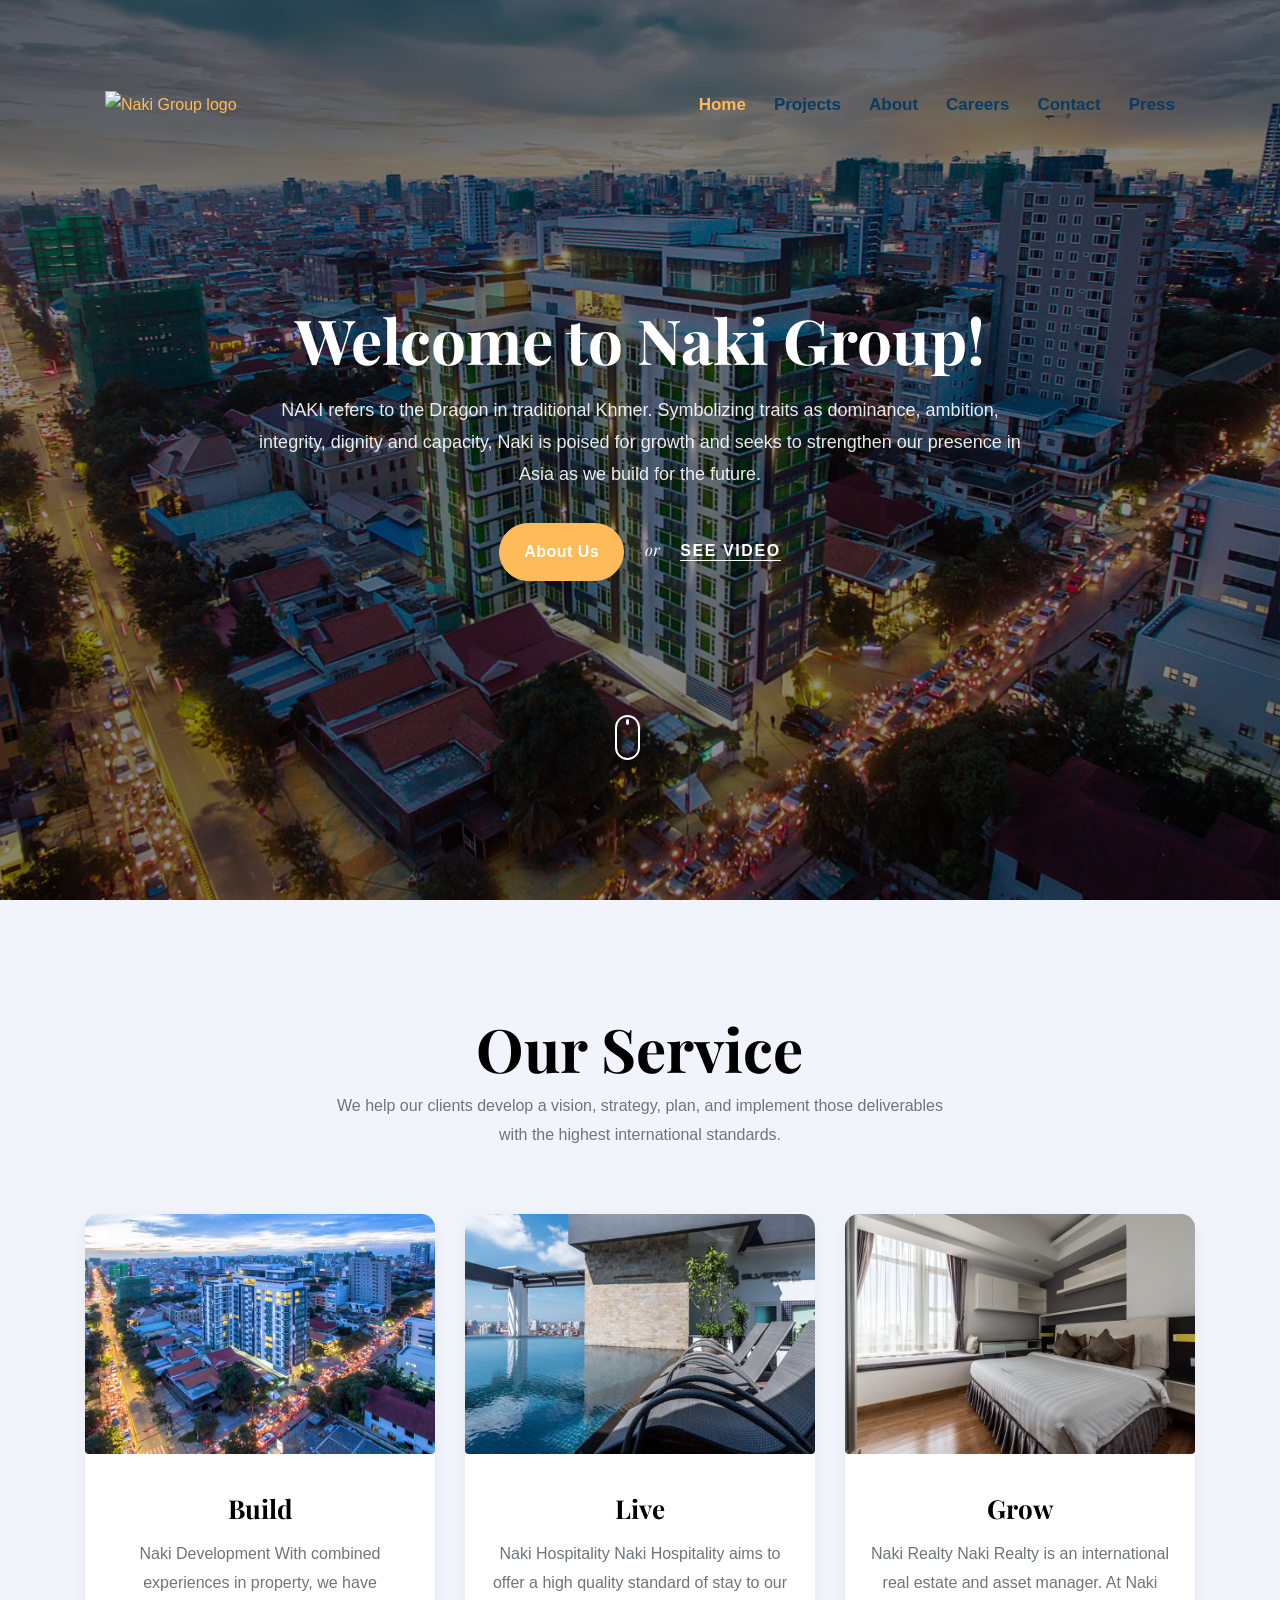
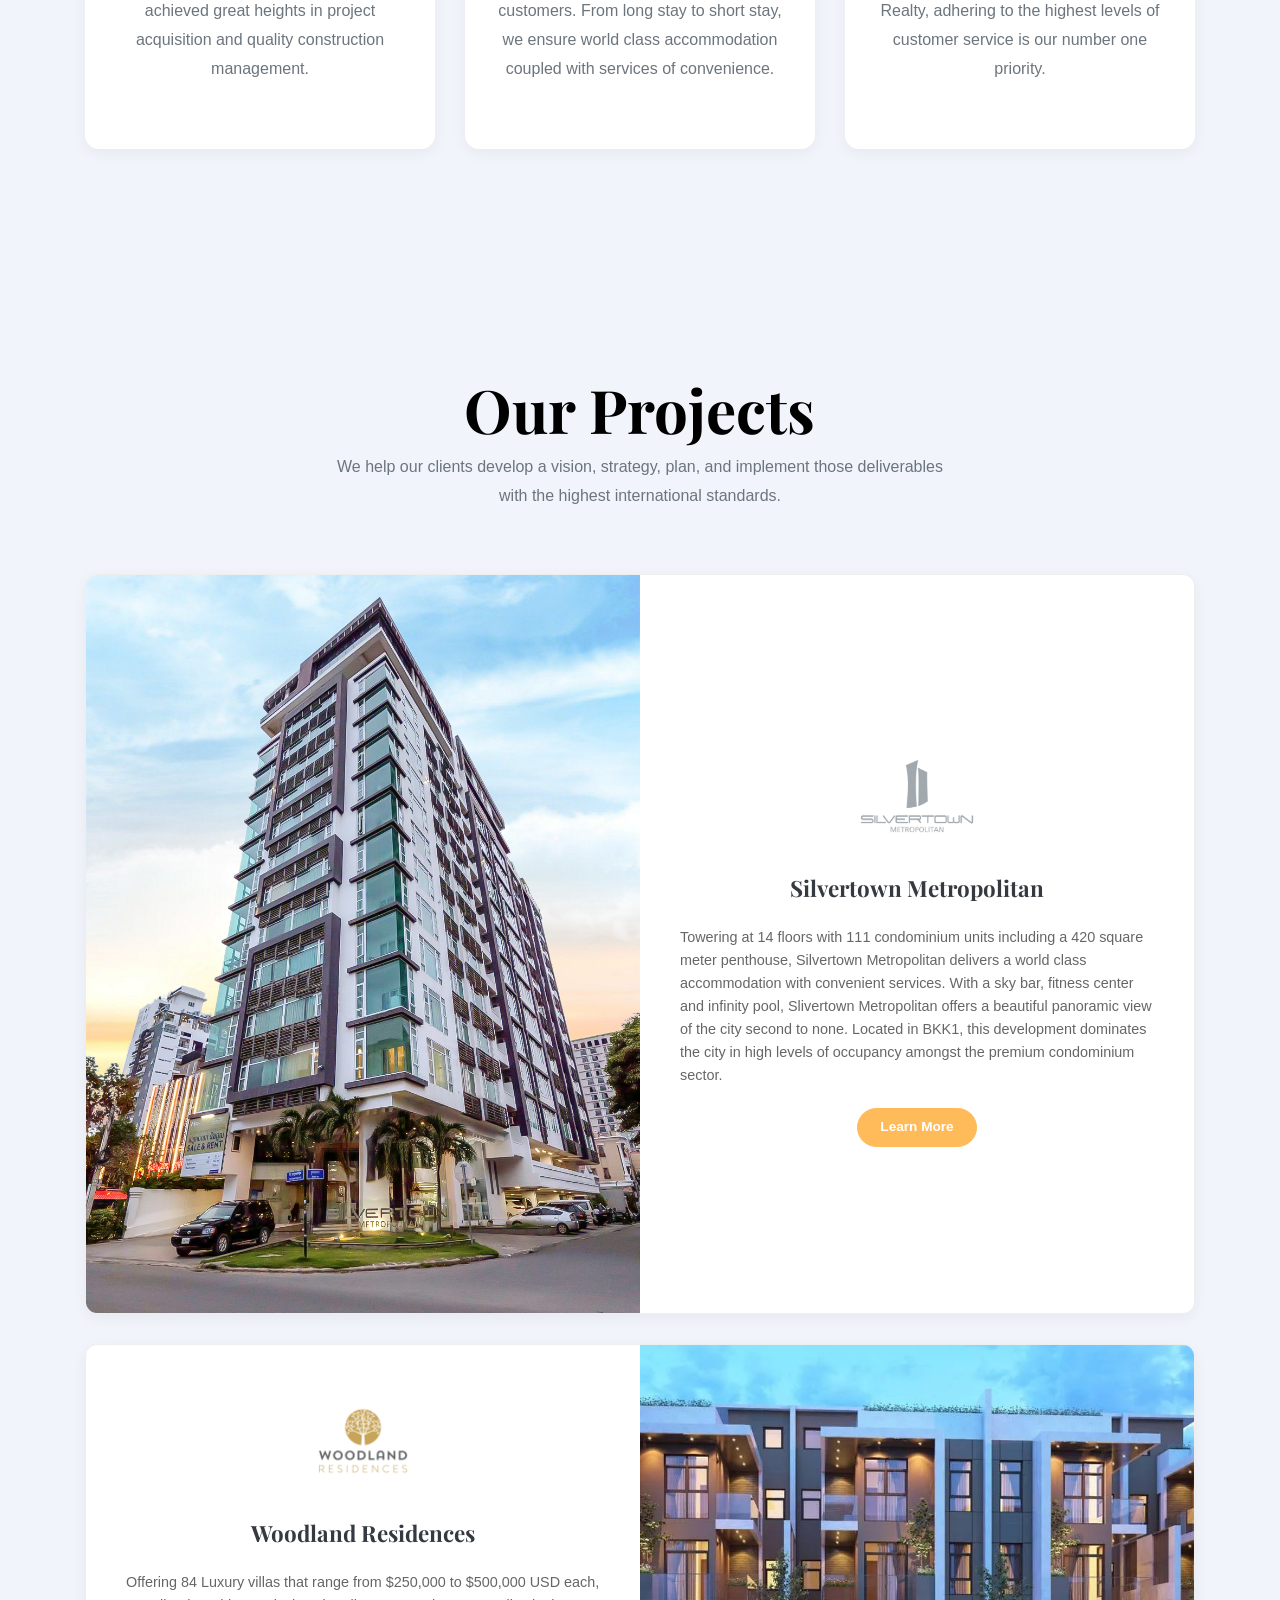
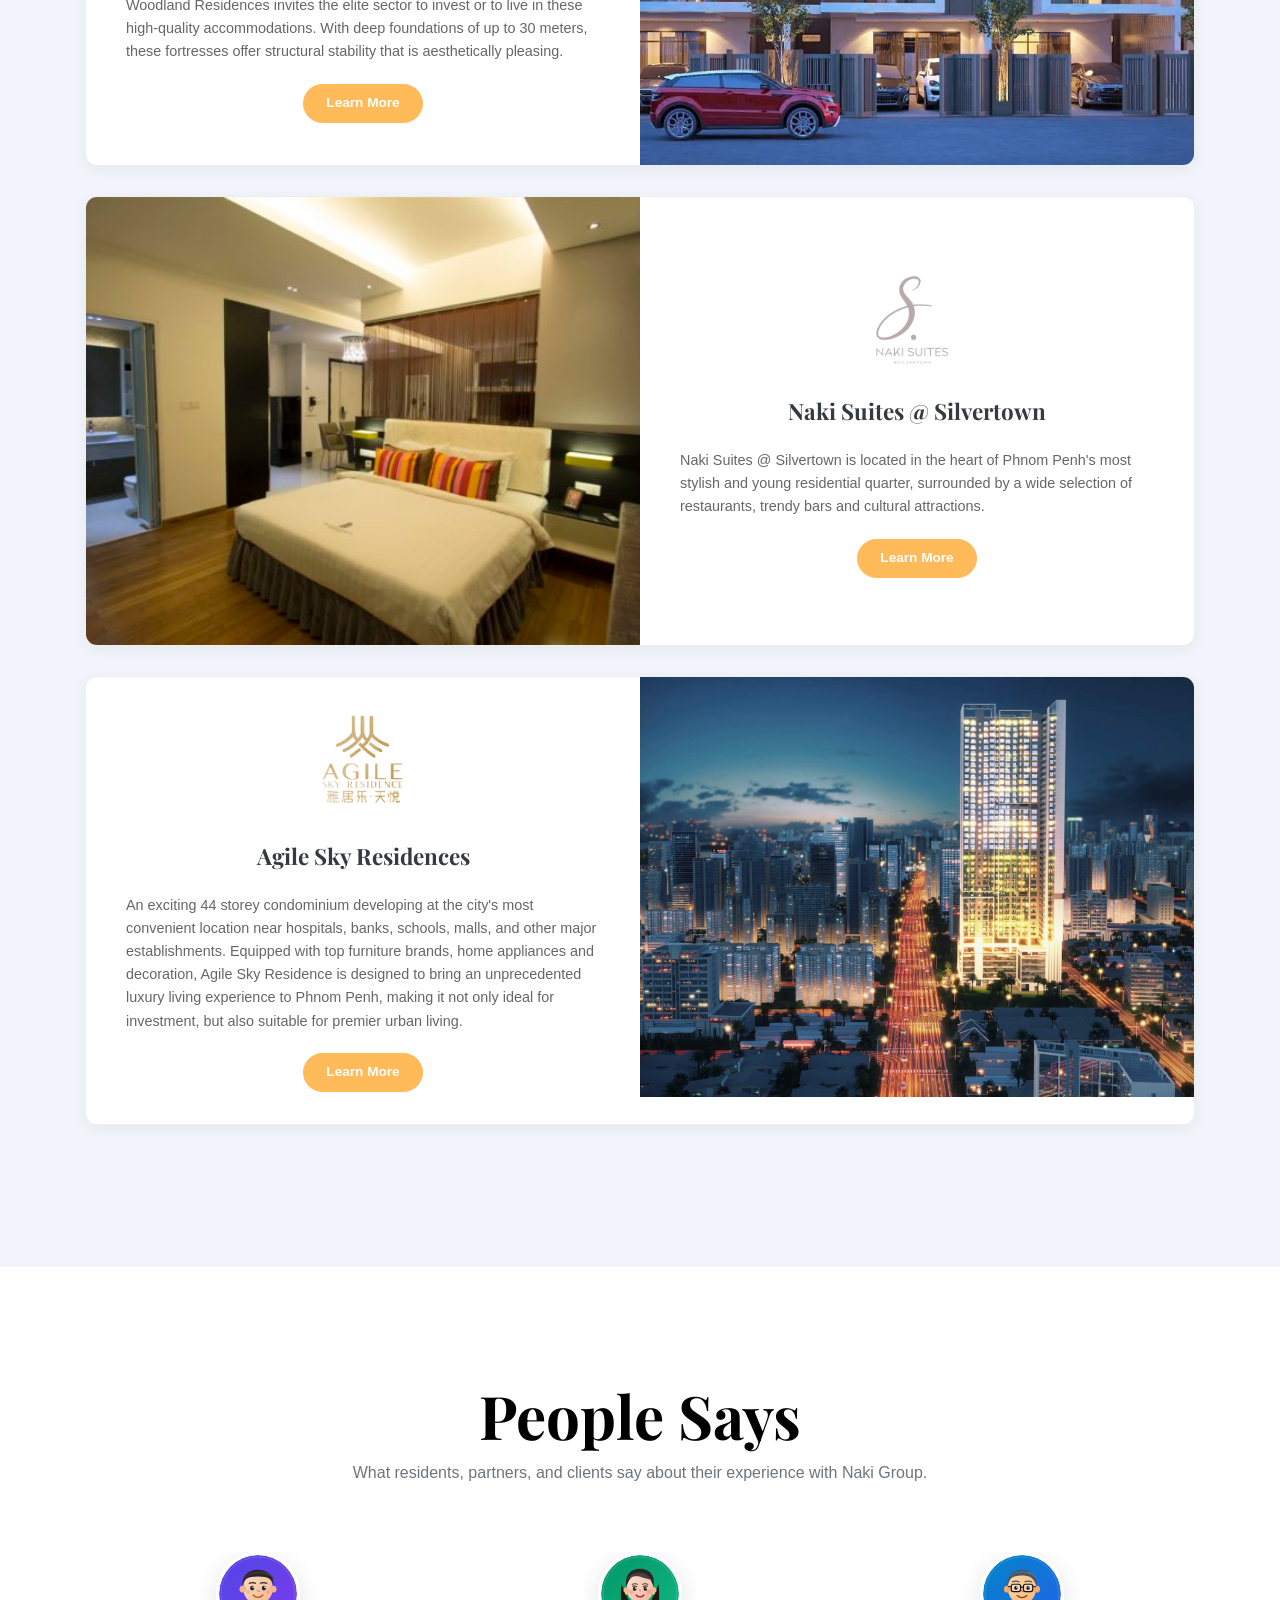
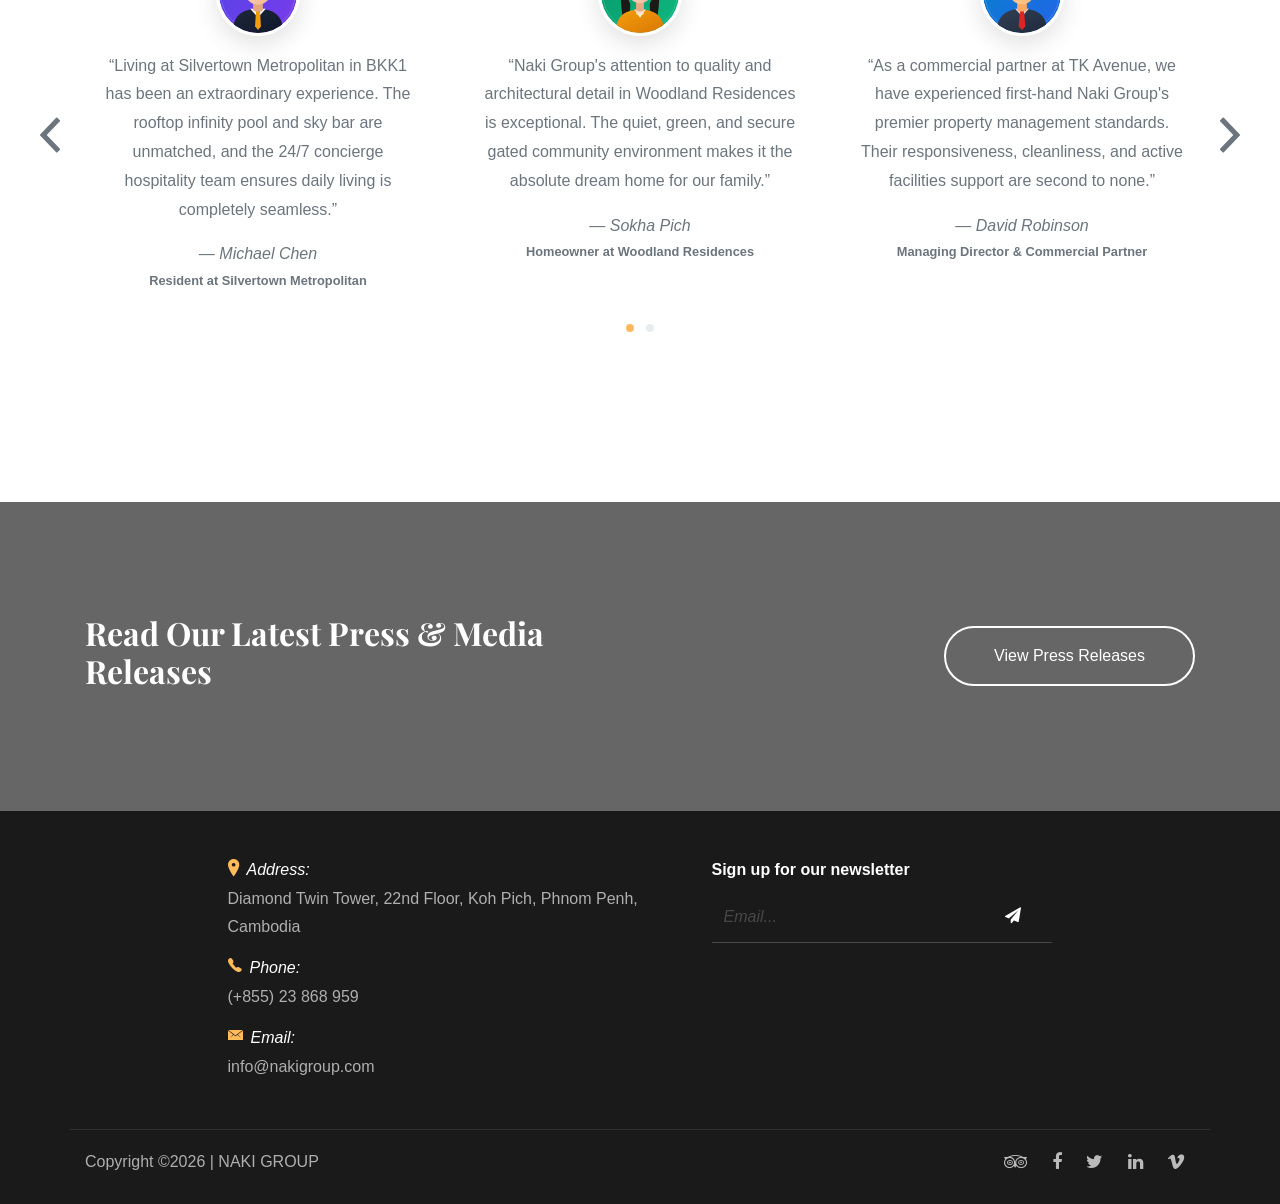
==== commit f9faeb5b: "Update images" ====
--- a/index.html
+++ b/index.html
@@ -232,11 +232,16 @@
           </div>
         </div>
       
+        <!-- Silvertown Metropolitan -->
         <div class="site-block-half d-block d-lg-flex bg-white" data-aos="fade-up" data-aos-delay="100">
-          <a href="https://silvertowncambodia.com/" target="_blank" class="image d-block bg-image-2" style="background-image: url('https://nakigroup.com/wp-content/uploads/2022/10/SILVERTOWN-METROPOLITAN.jpg');"></a>
+          <div class="image">
+            <a href="https://silvertowncambodia.com/" target="_blank">
+              <img src="images/ST Front - Wireless.jpg" alt="Silvertown Metropolitan">
+            </a>
+          </div>
           <div class="text">
             <div class="project-logo mb-4">
-              <a href="https://silvertowncambodia.com/" target="_blank"><img src="https://nakigroup.com/wp-content/uploads/2022/10/Silvertown-logo-1536x1262-1.png" alt="Silvertown Metropolitan Logo"></a>
+              <a href="https://silvertowncambodia.com/" target="_blank"><img src="images/silvertown-logo.png" alt="Silvertown Metropolitan Logo"></a>
             </div>
             <h2 class="mb-4"><a href="https://silvertowncambodia.com/" target="_blank" class="text-dark">Silvertown Metropolitan</a></h2>
             <p>Towering at 14 floors with 111 condominium units including a 420 square meter penthouse, Silvertown Metropolitan delivers a world class accommodation with convenient services.
@@ -246,23 +251,34 @@
           </div>
         </div>
 
+        <!-- Woodland Residences -->
         <div class="site-block-half d-block d-lg-flex bg-white" data-aos="fade-up" data-aos-delay="150">
-          <a href="https://www.facebook.com/WoodlandResidences" target="_blank" class="image d-block bg-image-2 order-2" style="background-image: url('https://nakigroup.com/wp-content/uploads/2022/10/97636634_861701657669349_8019366478992113664_n-1.jpg');"></a>
+          <div class="image order-2">
+            <a href="https://www.facebook.com/WoodlandResidences" target="_blank">
+              <img src="images/Woodland Residences.webp" alt="Woodland Residences">
+            </a>
+          </div>
           <div class="text order-1">
             <div class="project-logo mb-4">
-              <a href="https://www.facebook.com/WoodlandResidences" target="_blank"><img src="https://nakigroup.com/wp-content/uploads/2022/10/woodland-logo-01-1.png" alt="Woodland Residences Logo"></a>
-            </div>            
+              <a href="https://www.facebook.com/WoodlandResidences" target="_blank"><img src="images/woodland-logo.png" alt="Woodland Residences Logo"></a>
+            </div>
             <h2 class="mb-4"><a href="https://www.facebook.com/WoodlandResidences" target="_blank" class="text-dark">Woodland Residences</a></h2>
-            <p>Offering 84 Luxury villas that range from 250,000USD to 500,000 USD each, Woodland residence invites the elite sector to invest or to live in these high-quality accommodation. With deep foundations up to 30meter, these fortresses not only offer unparalleled structural stability but more importantly aesthetically pleasing architectural design element and functionable interiors inspired by nature.</p>
+            <p>Offering 84 Luxury villas that range from $250,000 to $500,000 USD each, Woodland Residences invites the elite sector to invest or to live in these high-quality accommodations.
+                With deep foundations of up to 30 meters, these fortresses offer structural stability that is aesthetically pleasing.</p>
             <p><a href="https://www.facebook.com/WoodlandResidences" target="_blank" class="btn btn-primary text-white">Learn More</a></p>
           </div>
         </div>
-        
+
+        <!-- Naki Suites @ Silvertown -->
         <div class="site-block-half d-block d-lg-flex bg-white" data-aos="fade-up" data-aos-delay="100">
-          <a href="https://nakihospitality.com/silvertown/" target="_blank" class="image d-block bg-image-2" style="background-image: url('https://nakigroup.com/wp-content/uploads/2022/10/junior_4287-490x397-1.jpg');"></a>
+          <div class="image">
+            <a href="https://nakihospitality.com/silvertown/" target="_blank">
+              <img src="images/naki_suites.jpg" alt="Naki Suites @ Silvertown">
+            </a>
+          </div>
           <div class="text">
             <div class="project-logo mb-4">
-              <a href="https://nakihospitality.com/silvertown/" target="_blank"><img src="https://nakigroup.com/wp-content/uploads/2022/10/NKH@STM-1024x576-1.png" alt="Naki Suites @ Silvertown Logo"></a>
+              <a href="https://nakihospitality.com/silvertown/" target="_blank"><img src="images/naki-suites-logo.png" alt="Naki Suites @ Silvertown Logo"></a>
             </div>
             <h2 class="mb-4"><a href="https://nakihospitality.com/silvertown/" target="_blank" class="text-dark">Naki Suites @ Silvertown</a></h2>
             <p>Naki Suites @ Silvertown is located in the heart of Phnom Penh's most stylish and young residential quarter, surrounded by a wide selection of restaurants, trendy bars and cultural attractions.</p>
@@ -270,11 +286,16 @@
           </div>
         </div>
 
+        <!-- Agile Sky Residences -->
         <div class="site-block-half d-block d-lg-flex bg-white" data-aos="fade-up" data-aos-delay="150">
-          <a href="https://www.facebook.com/agileKH/" target="_blank" class="image d-block bg-image-2 order-2" style="background-image: url('https://nakigroup.com/wp-content/uploads/2022/10/136179487_1049033925606051_1455072859358337372_n.jpg');"></a>
+          <div class="image order-2">
+            <a href="https://www.facebook.com/agileKH/" target="_blank">
+              <img src="images/agile_sky_residence.webp" alt="Agile Sky Residences">
+            </a>
+          </div>
           <div class="text order-1">
             <div class="project-logo mb-4">
-              <a href="https://www.facebook.com/agileKH/" target="_blank"><img src="https://nakigroup.com/wp-content/uploads/2022/10/download__2_-removebg-preview-1.png" alt="Agile Sky Residence Logo"></a>
+              <a href="https://www.facebook.com/agileKH/" target="_blank"><img src="images/agile-sky-logo.png" alt="Agile Sky Residence Logo"></a>
             </div>
             <h2 class="mb-4"><a href="https://www.facebook.com/agileKH/" target="_blank" class="text-dark">Agile Sky Residences</a></h2>
             <p>An exciting 44 storey condominium developing at the city's most convenient location near hospitals, banks, schools, malls, and other major establishments. Equipped with top furniture brands, home appliances and decoration, Agile Sky Residence is designed to bring an unprecedented luxury living experience to Phnom Penh, making it not only ideal for investment, but also suitable for premier urban living.</p>
--- a/css/style.css
+++ b/css/style.css
@@ -1532,23 +1532,43 @@
       width: 50%; } }
 
 .site-block-half .image {
-  min-height: 250px;
+  position: relative;
   overflow: hidden;
-  position: relative;
-  background-size: cover;
-  background-position: center center;
-  -webkit-transition: transform .45s ease;
-  -o-transition: transform .45s ease;
-  transition: transform .45s ease; }
-  .site-block-half:hover .image {
+  height: 100%;
+  min-height: 380px;
+  background-color: #f8fafc; }
+  .site-block-half .image a {
+    display: block;
+    width: 100%;
+    height: 100%; }
+  .site-block-half .image img {
+    width: 100%;
+    height: 100%;
+    min-height: 380px;
+    object-fit: cover;
+    object-position: center center;
+    display: block;
+    -webkit-transition: transform .45s ease;
+    -o-transition: transform .45s ease;
+    transition: transform .45s ease; }
+  .site-block-half:hover .image img {
     -webkit-transform: scale(1.04);
     -ms-transform: scale(1.04);
     transform: scale(1.04); }
+  @media (min-width: 992px) {
+    .site-block-half .image {
+      min-height: 420px;
+      height: 100%; }
+    .site-block-half .image img {
+      min-height: 420px; } }
   @media (max-width: 991.98px) {
     .site-block-half .image {
       margin-bottom: 0;
-      height: 220px;
-      min-height: 220px; } }
+      height: 320px;
+      min-height: 320px; }
+    .site-block-half .image img {
+      height: 320px;
+      min-height: 320px; } }
 
 .site-block-half .text {
   padding: 1.5rem;
@@ -2052,8 +2072,9 @@
   background-attachment: fixed; }
 
 .bg-image-2 {
-  background-size: cover;
-  background-position: center center; }
+  background-size: contain !important;
+  background-position: center center !important;
+  background-repeat: no-repeat !important; }
 
 .food-menu-tabs {
   text-align: center; }
@@ -2681,7 +2702,7 @@
 .project-image-wrap {
   position: relative;
   overflow: hidden;
-  min-height: 380px;
+  min-height: 420px;
   height: 100%;
 }
 
@@ -2689,7 +2710,8 @@
   width: 100%;
   height: 100%;
   object-fit: cover;
-  min-height: 380px;
+  object-position: center center;
+  min-height: 420px;
   transition: transform 0.4s ease;
 }
 
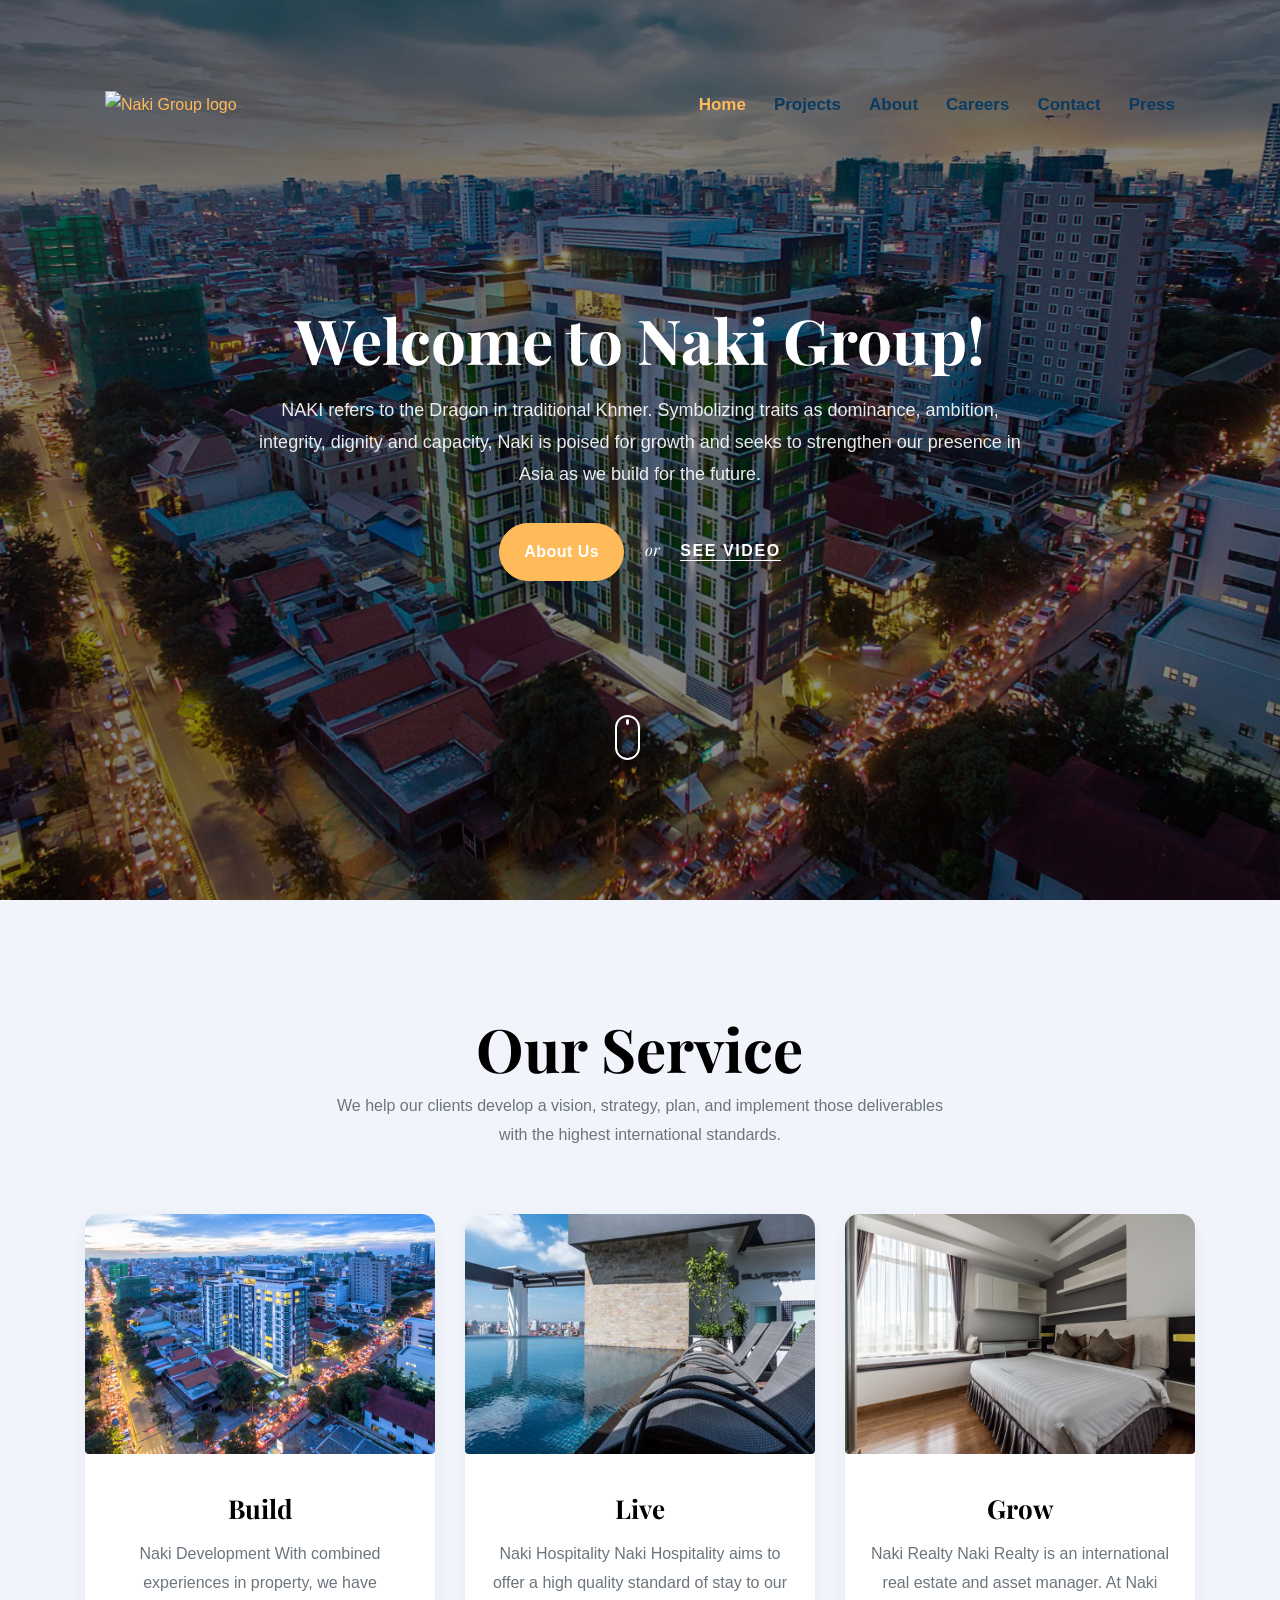
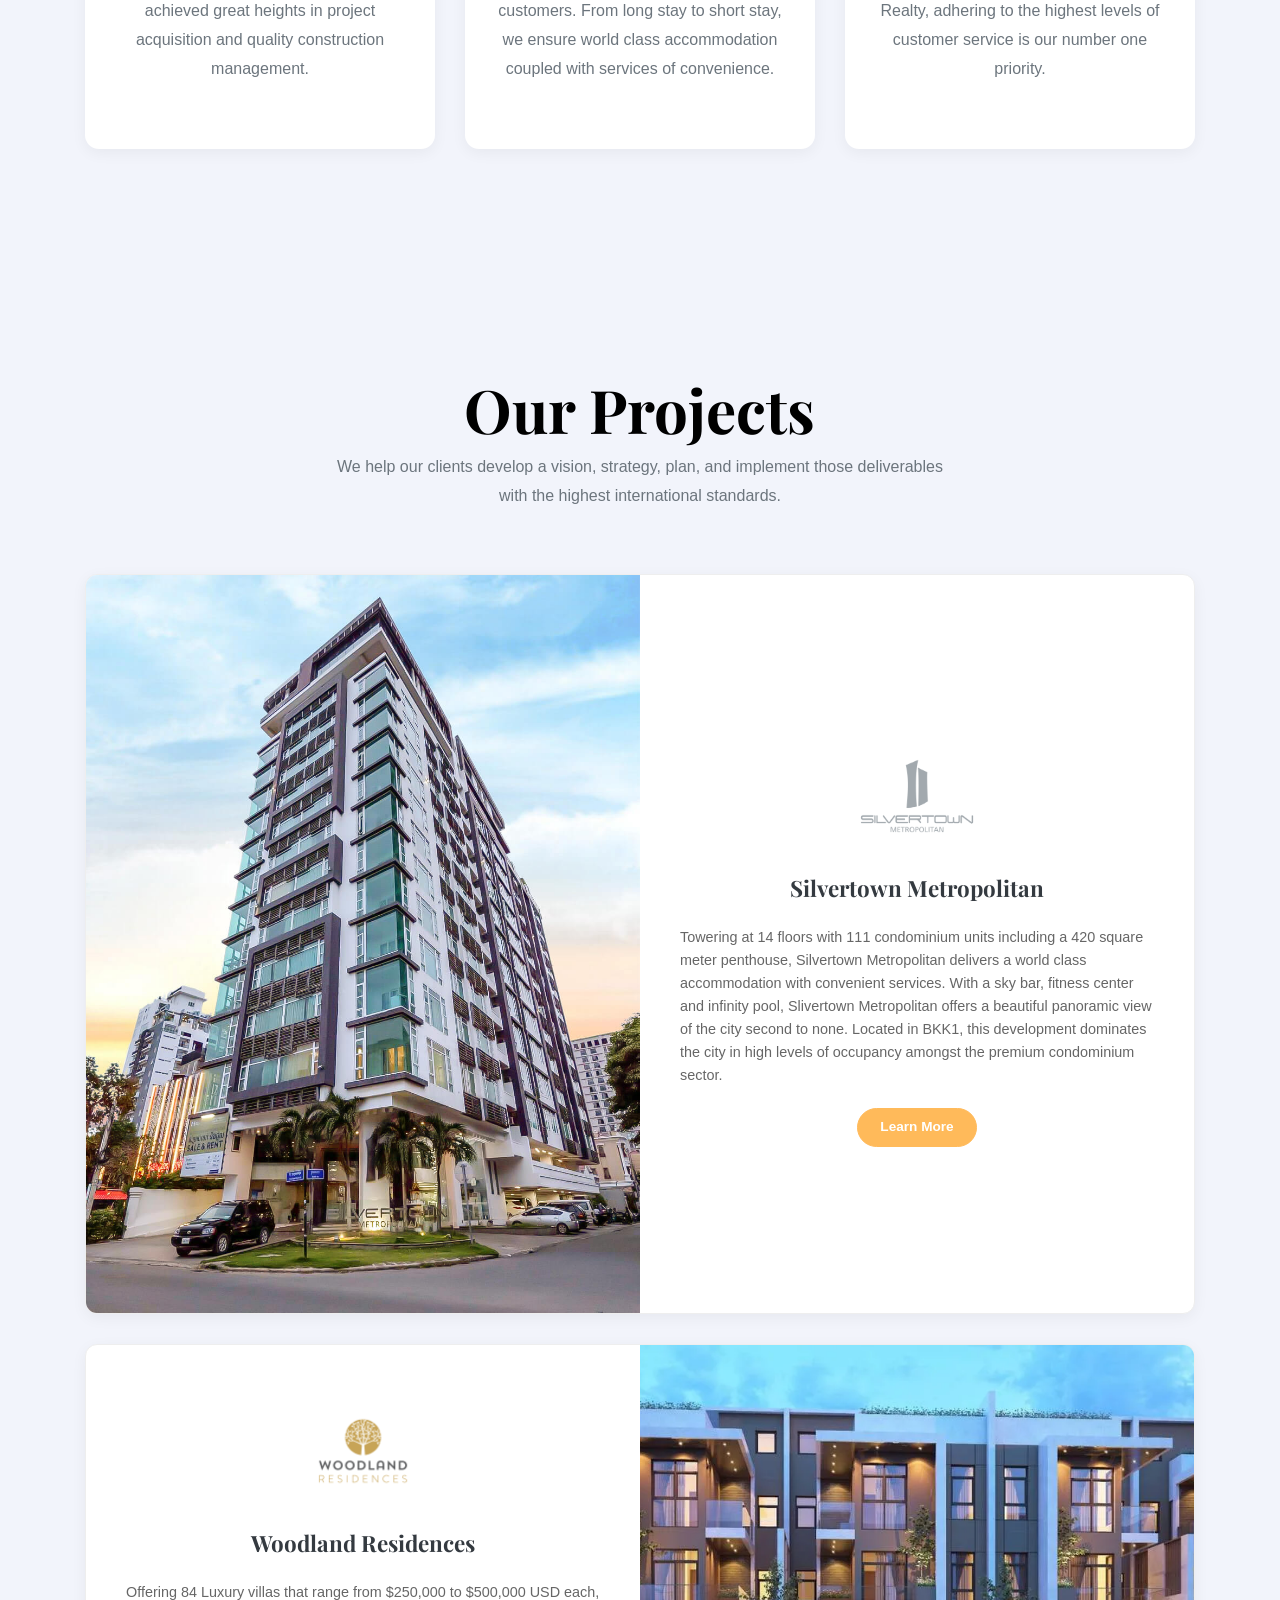
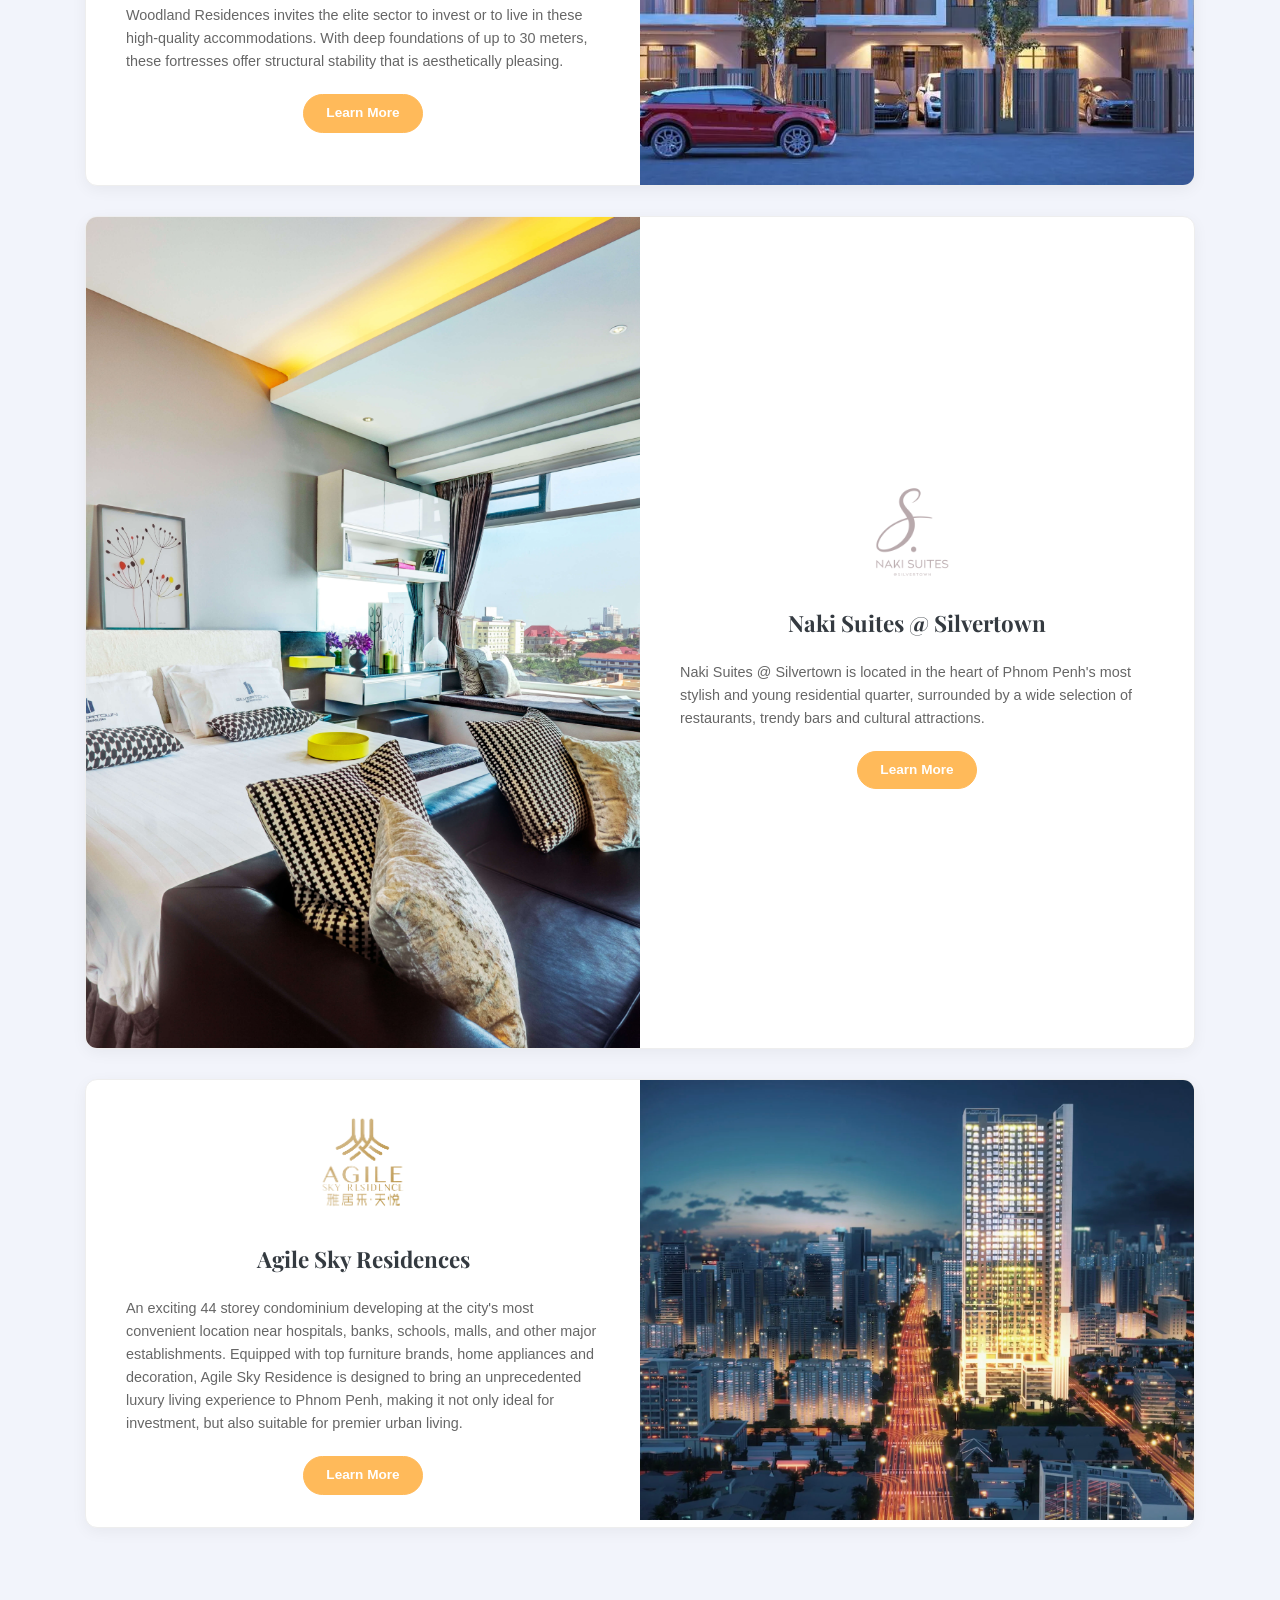
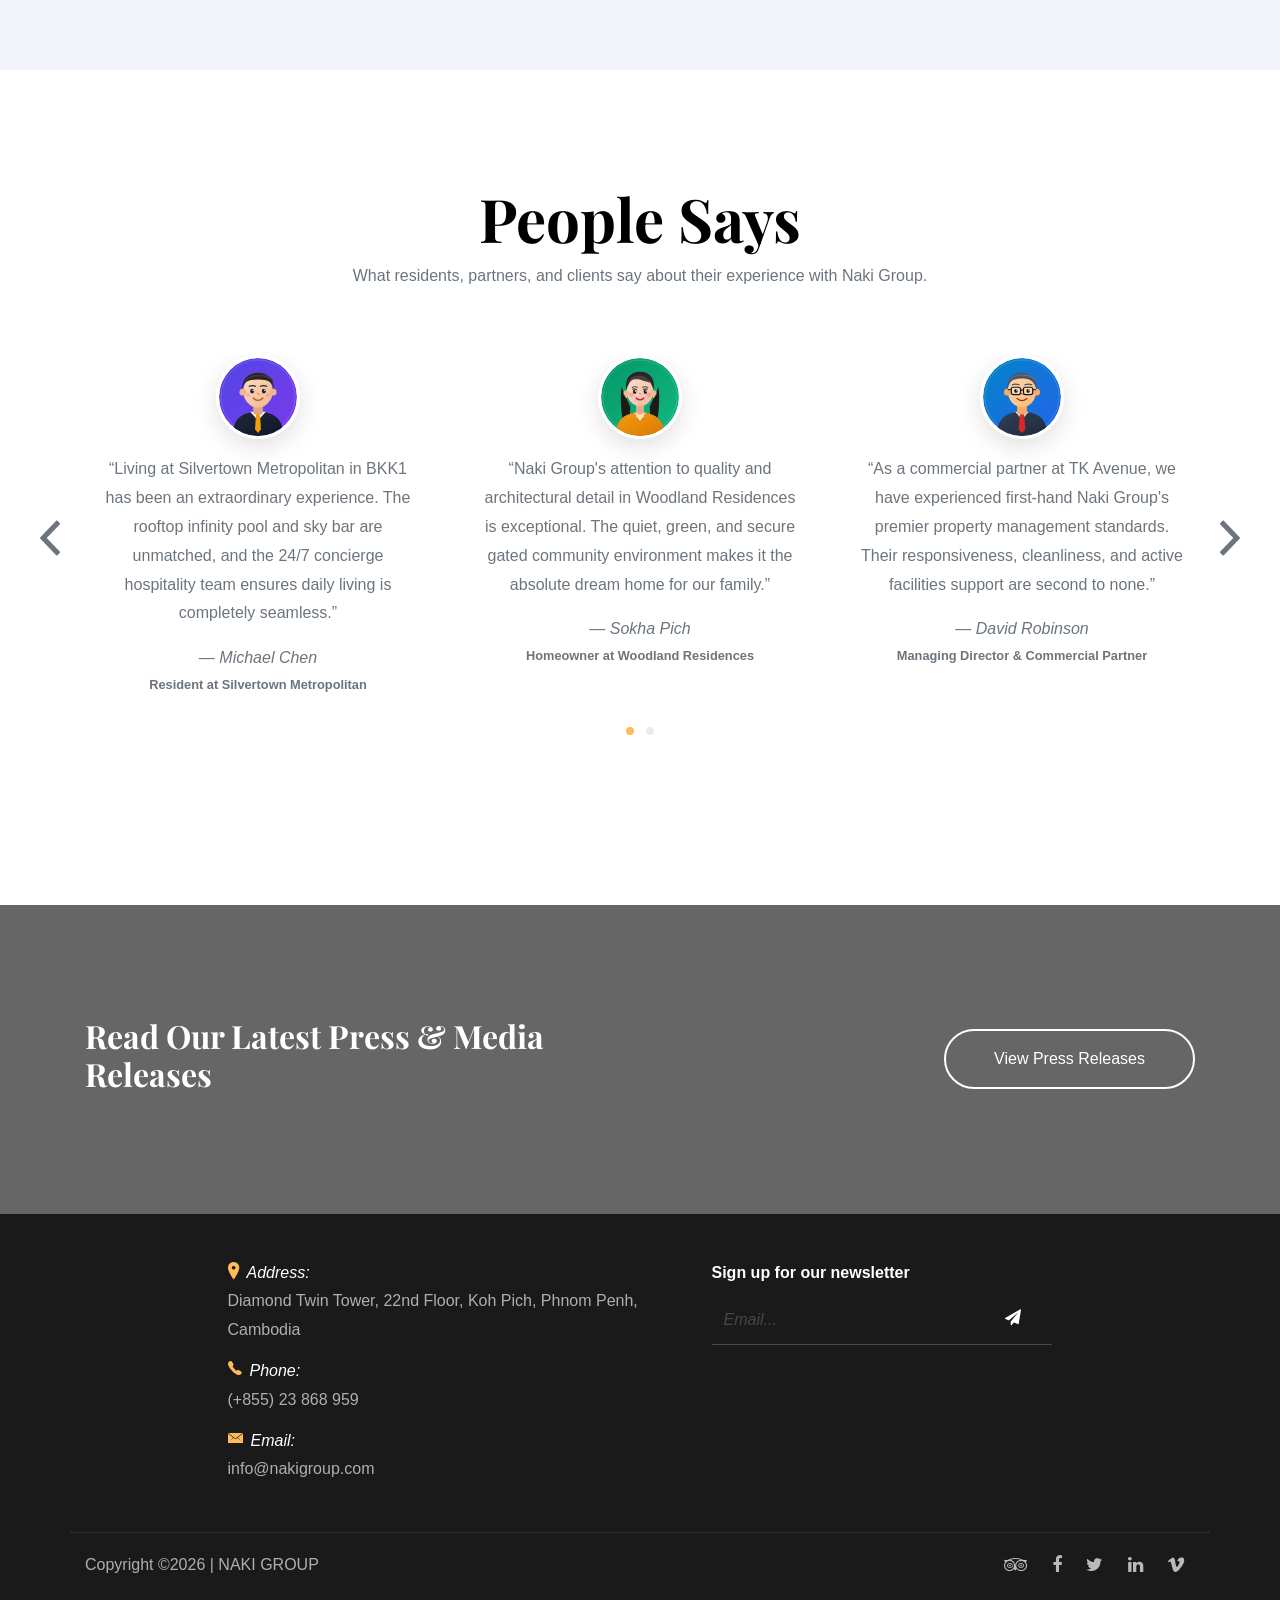
==== commit cd8e707b: "Update images" ====
--- a/index.html
+++ b/index.html
@@ -273,7 +273,7 @@
         <div class="site-block-half d-block d-lg-flex bg-white" data-aos="fade-up" data-aos-delay="100">
           <div class="image">
             <a href="https://nakihospitality.com/silvertown/" target="_blank">
-              <img src="images/naki_suites.jpg" alt="Naki Suites @ Silvertown">
+              <img src="images/slider-3.jpg" alt="Naki Suites @ Silvertown">
             </a>
           </div>
           <div class="text">
--- a/css/style.css
+++ b/css/style.css
@@ -1535,7 +1535,7 @@
   position: relative;
   overflow: hidden;
   height: 100%;
-  min-height: 380px;
+  min-height: 420px;
   background-color: #f8fafc; }
   .site-block-half .image a {
     display: block;
@@ -1544,7 +1544,7 @@
   .site-block-half .image img {
     width: 100%;
     height: 100%;
-    min-height: 380px;
+    min-height: 420px;
     object-fit: cover;
     object-position: center center;
     display: block;
@@ -1557,18 +1557,25 @@
     transform: scale(1.04); }
   @media (min-width: 992px) {
     .site-block-half .image {
-      min-height: 420px;
+      min-height: 440px;
       height: 100%; }
     .site-block-half .image img {
-      min-height: 420px; } }
+      min-height: 440px; } }
   @media (max-width: 991.98px) {
     .site-block-half .image {
       margin-bottom: 0;
-      height: 320px;
-      min-height: 320px; }
+      height: 420px;
+      min-height: 420px; }
     .site-block-half .image img {
-      height: 320px;
-      min-height: 320px; } }
+      height: 420px;
+      min-height: 420px; } }
+  @media (max-width: 575.98px) {
+    .site-block-half .image {
+      height: 440px;
+      min-height: 440px; }
+    .site-block-half .image img {
+      height: 440px;
+      min-height: 440px; } }
 
 .site-block-half .text {
   padding: 1.5rem;
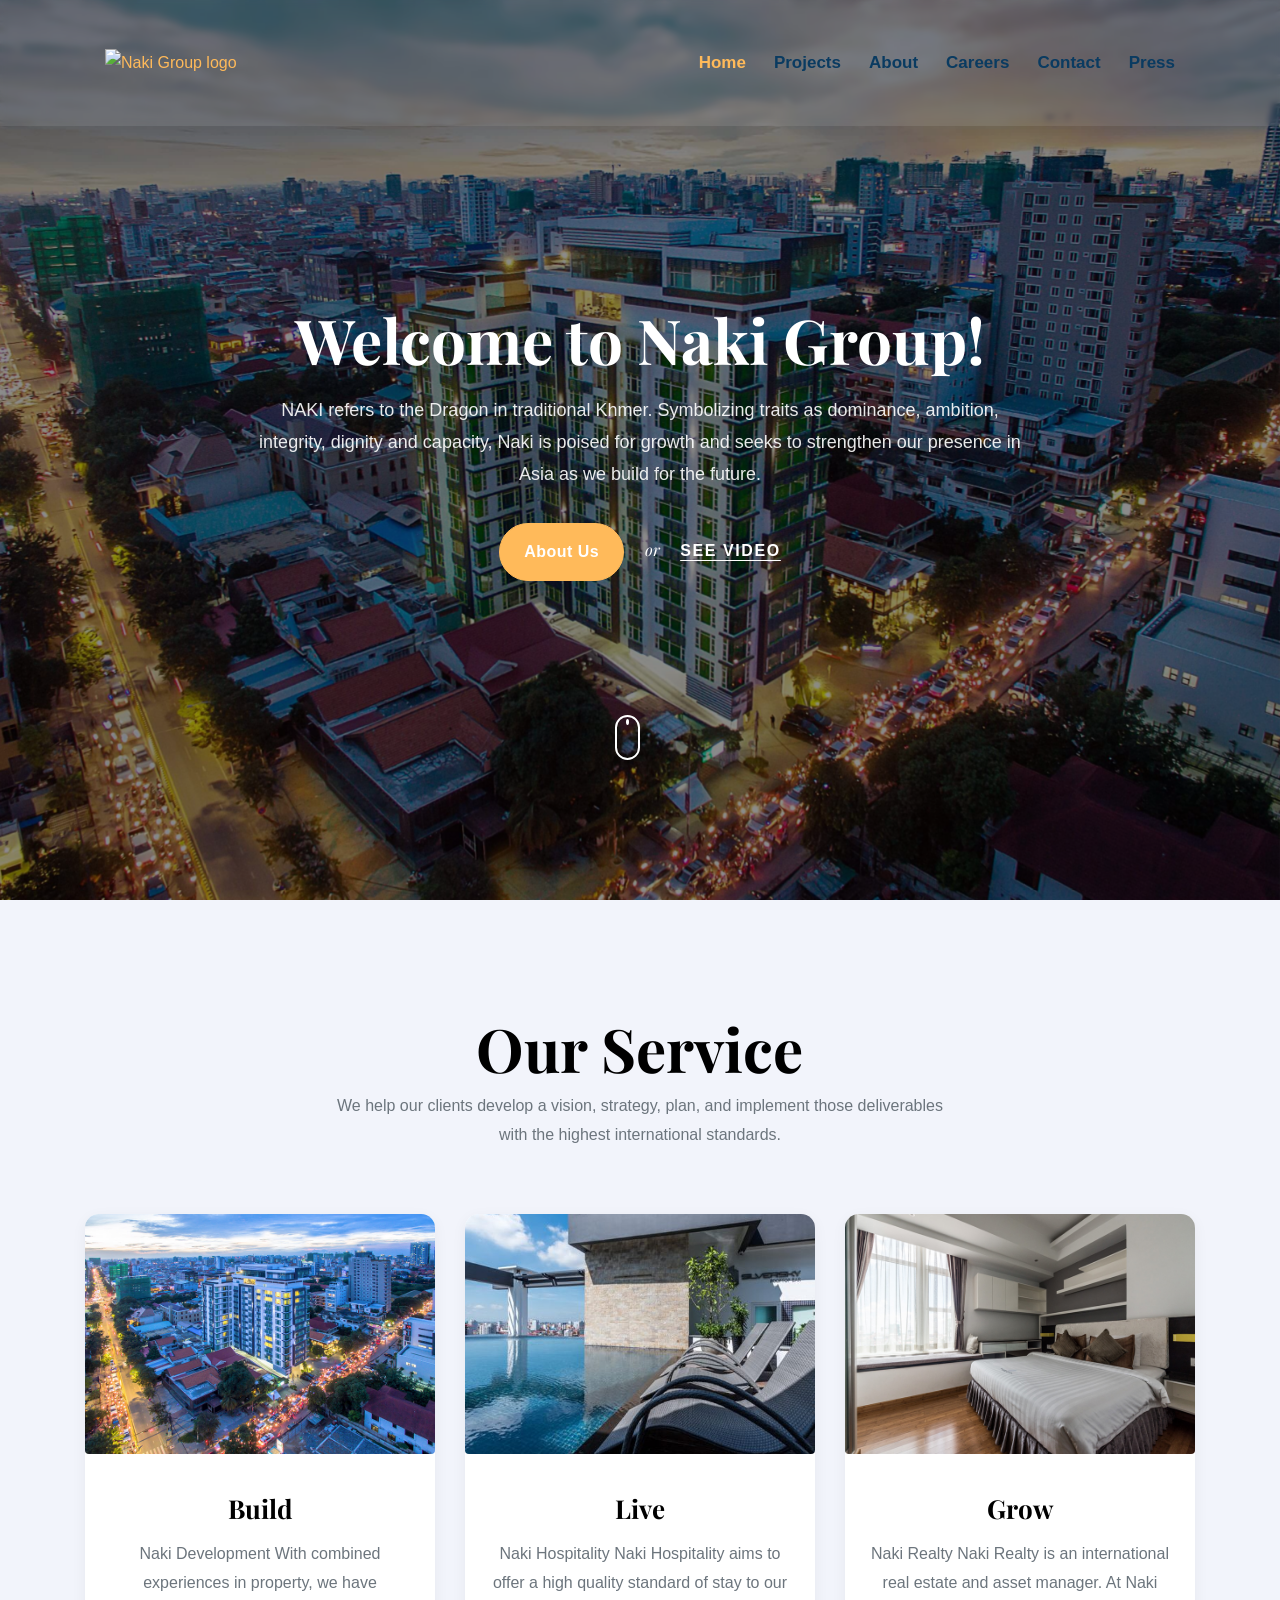
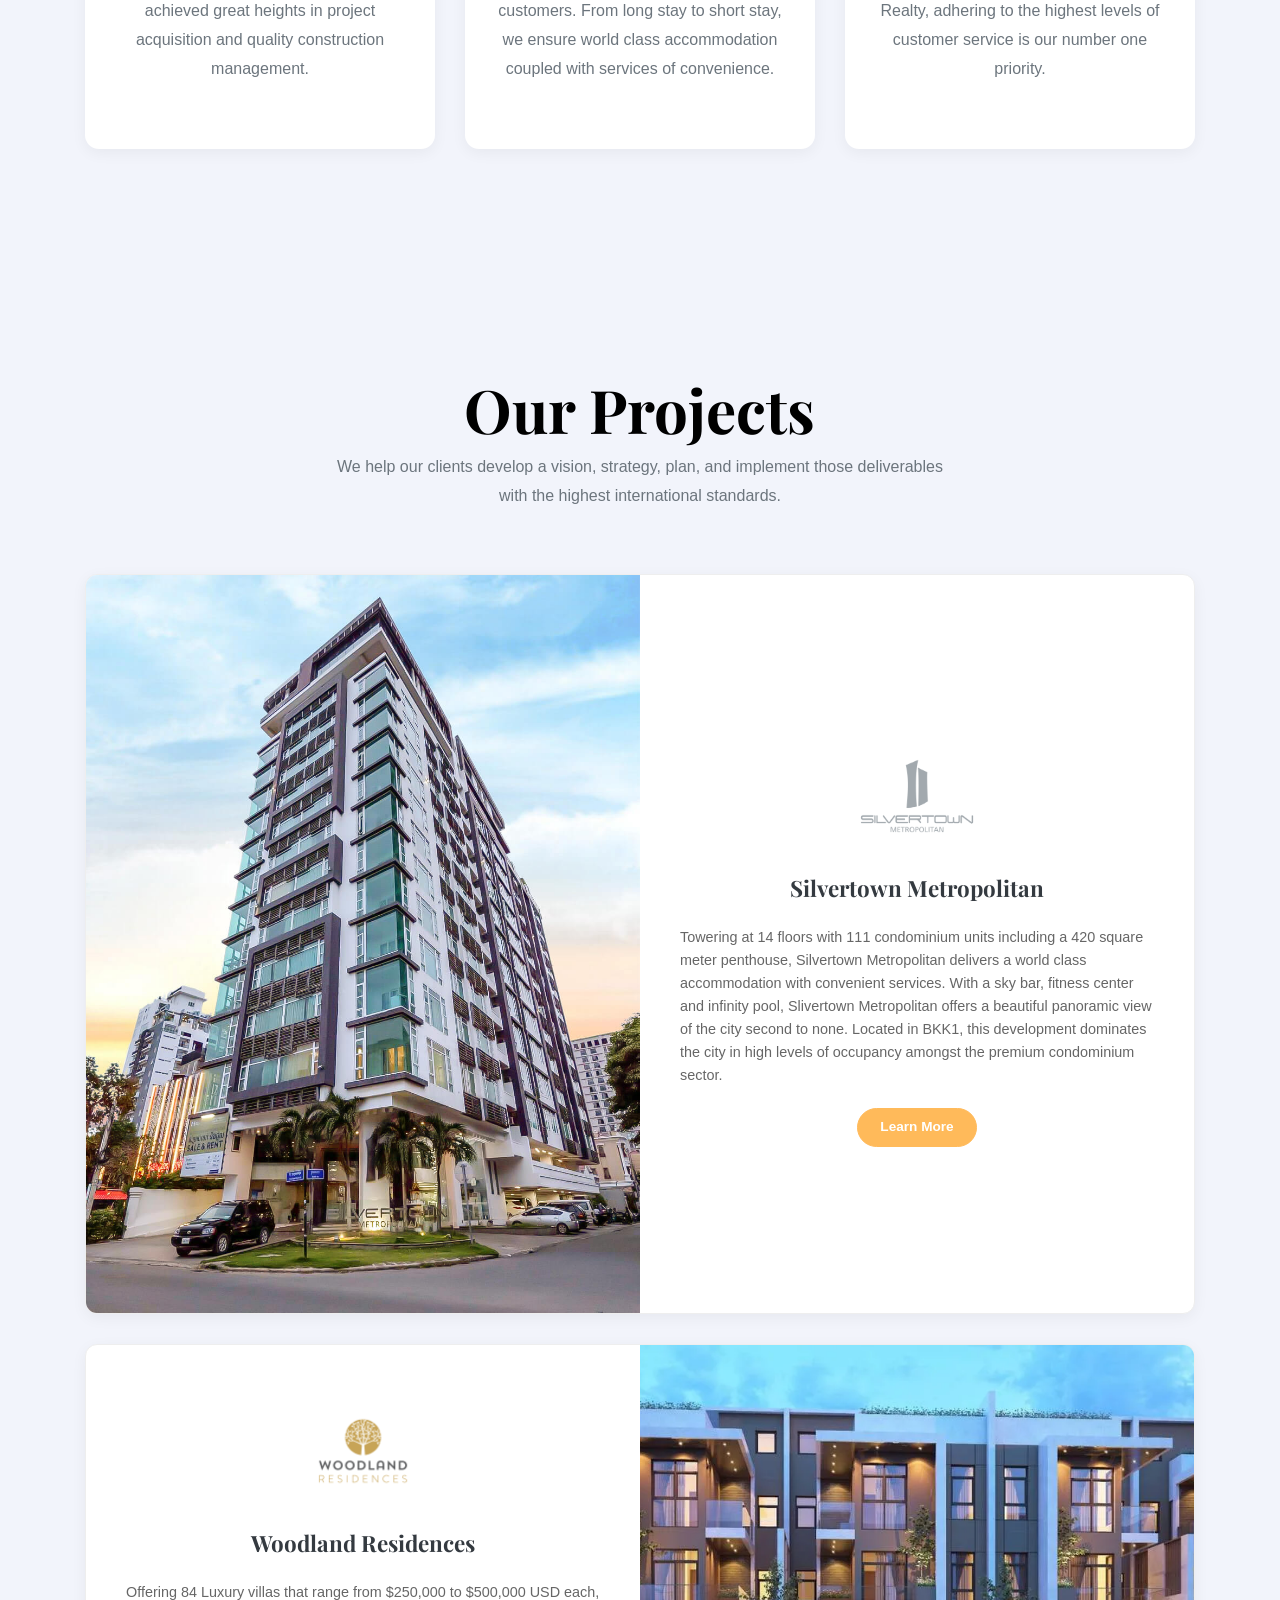
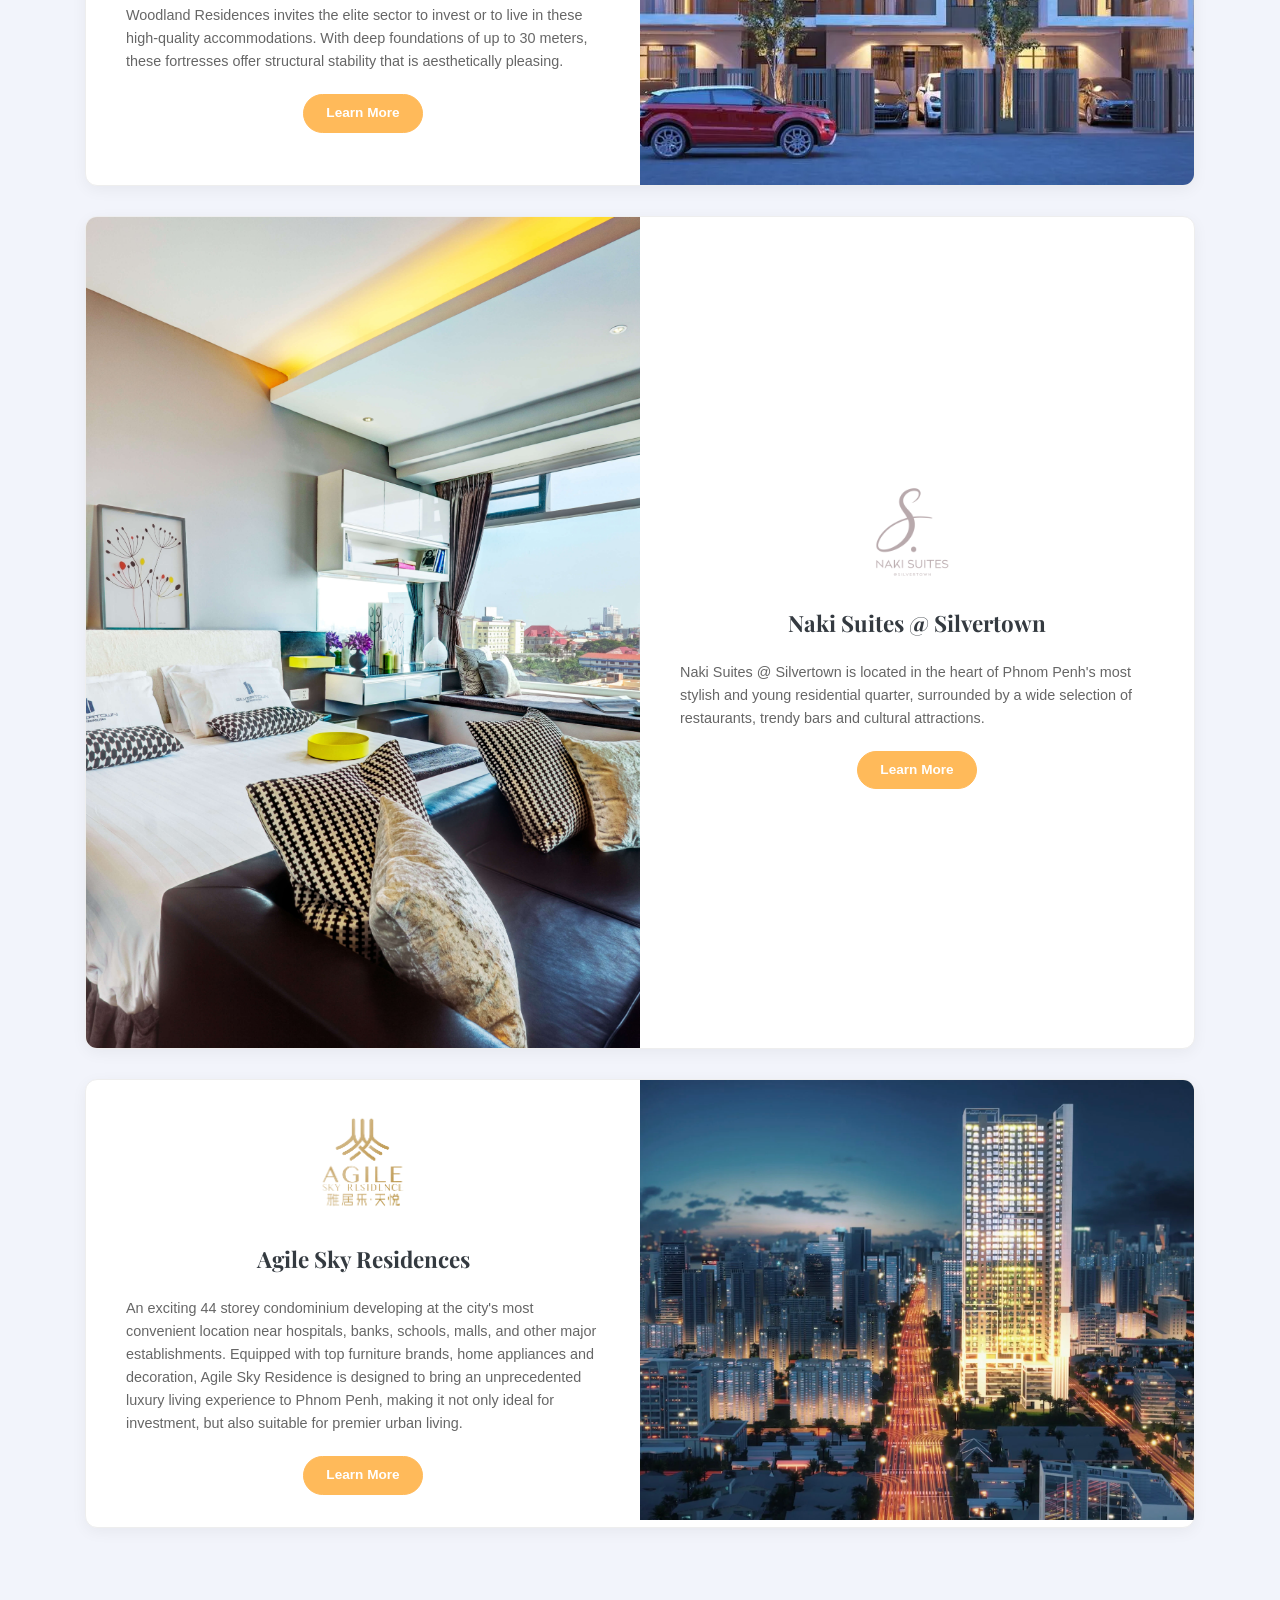
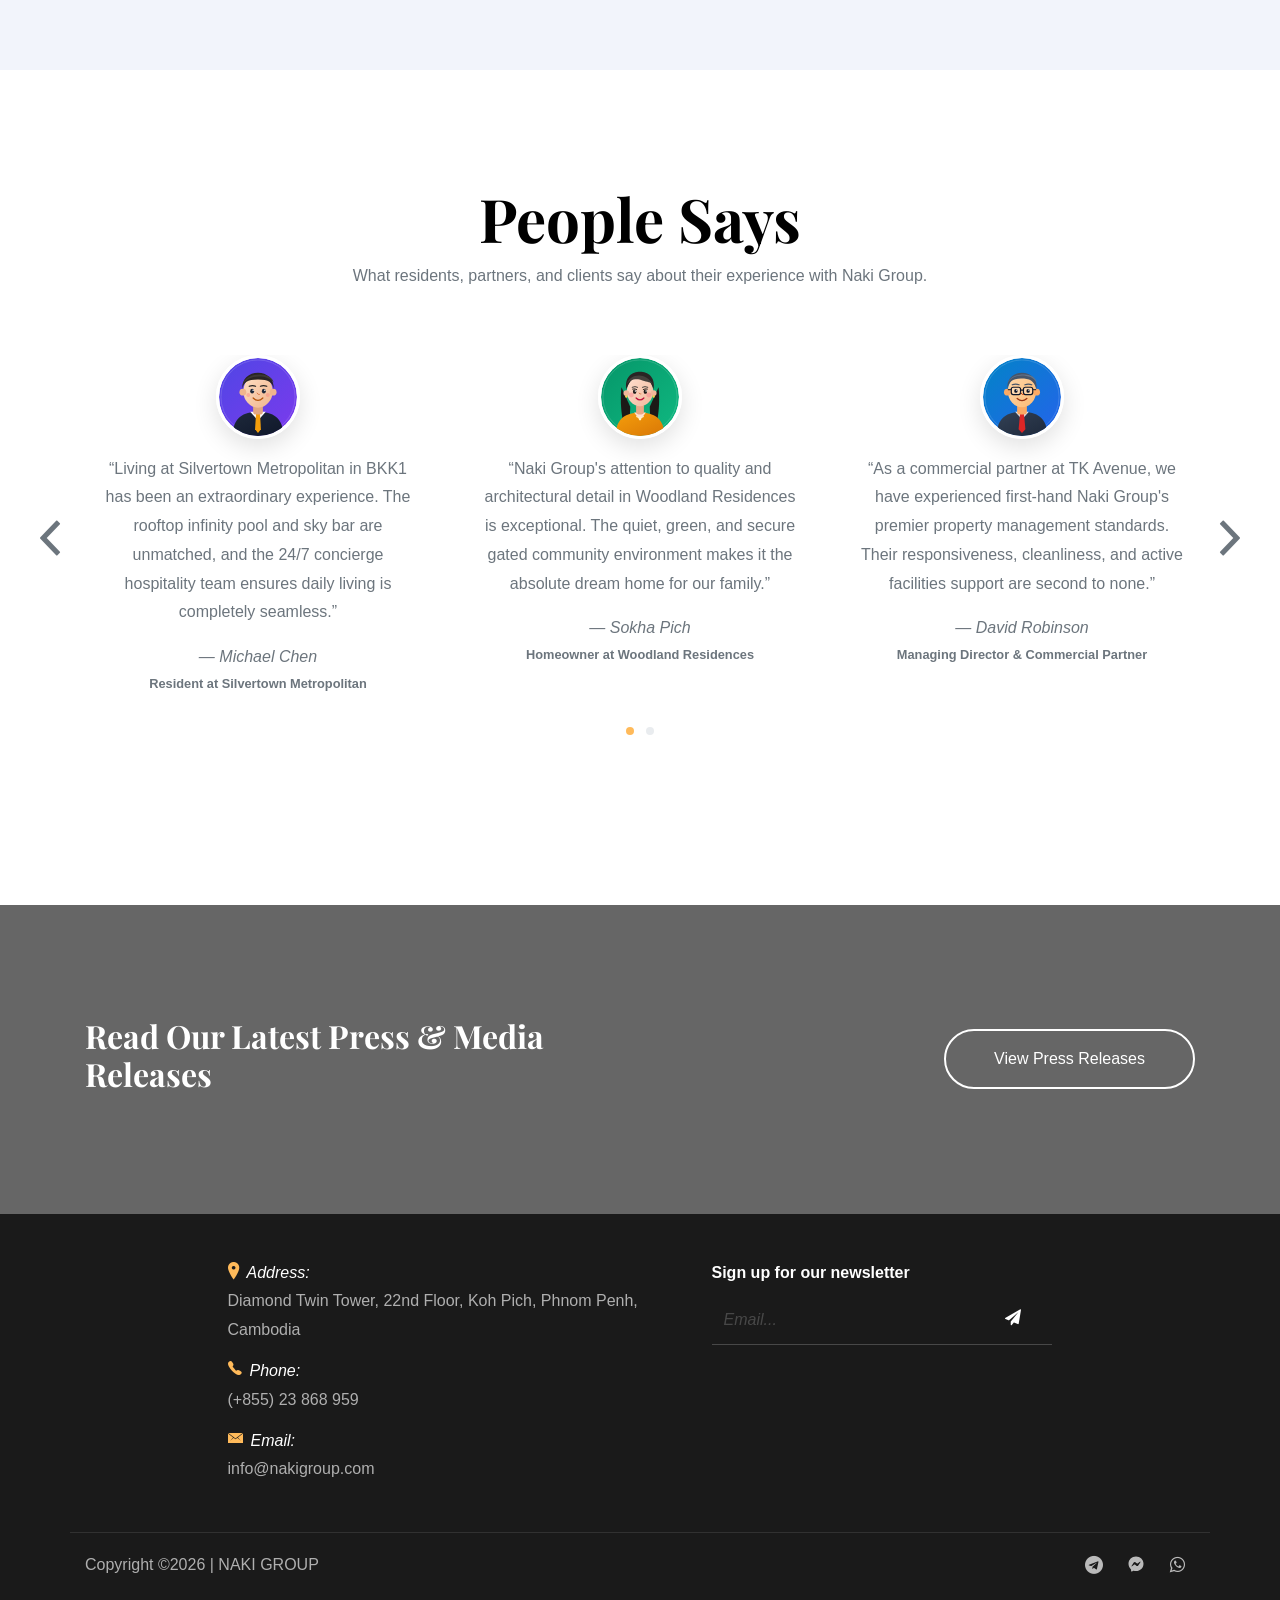
==== commit 06f7a081: "Update images" ====
--- a/index.html
+++ b/index.html
@@ -402,11 +402,13 @@
           </p>
             
           <p class="col-md-5 col-12 text-center text-md-right social mb-0">
-            <a href="#"><span class="fa fa-tripadvisor"></span></a>
-            <a href="#"><span class="fa fa-facebook"></span></a>
-            <a href="#"><span class="fa fa-twitter"></span></a>
-            <a href="#"><span class="fa fa-linkedin"></span></a>
-            <a href="#"><span class="fa fa-vimeo"></span></a>
+            <a href="http://t.me/+85578666959" target="_blank" aria-label="Telegram"><span class="fa fa-telegram"></span></a>
+            <a href="https://m.me/558646874560581" target="_blank" aria-label="Messenger">
+              <svg xmlns="http://www.w3.org/2000/svg" width="18" height="18" viewBox="0 0 24 24" fill="currentColor" style="vertical-align: -2px;">
+                <path d="M12 2C6.36 2 2 6.13 2 11.7c0 2.91 1.19 5.44 3.14 7.17.16.13.26.35.27.57l.05 1.78c.04.57.61.94 1.13.71l1.98-.87c.17-.08.36-.1.55-.06.88.24 1.83.38 2.88.38 5.64 0 10-4.13 10-9.7C22 6.13 17.64 2 12 2zm5.89 7.52l-2.9 4.61c-.46.73-1.45.91-2.13.4l-2.3-1.73a.6.6 0 0 0-.72 0l-3.1 2.36c-.41.31-.95-.18-.68-.62l2.9-4.61c.46-.73 1.45-.91 2.13-.4l2.3 1.73c.21.16.51.16.72 0l3.1-2.36c.41-.31.95.18.68.62z"/>
+              </svg>
+            </a>
+            <a href="http://wa.me/+85578666959" target="_blank" aria-label="WhatsApp"><span class="fa fa-whatsapp"></span></a>
           </p>
         </div>
       </div>
--- a/css/style.css
+++ b/css/style.css
@@ -84,16 +84,23 @@
   position: fixed;
   top: 0;
   width: 100%;
-  padding: 60px 0;
+  padding: 18px 0;
   z-index: 1001;
+  background: rgba(255, 255, 255, 0.09);
+  -webkit-backdrop-filter: blur(3px);
+  backdrop-filter: blur(3px);
+  -webkit-box-shadow: 0 2px 15px rgba(0, 0, 0, 0.02);
+  box-shadow: 0 2px 15px rgba(0, 0, 0, 0.02);
   -webkit-transition: .3s all ease-in-out;
   -o-transition: .3s all ease-in-out;
   transition: .3s all ease-in-out; }
   .site-header.scrolled {
-    padding: 20px 0;
-    background: #fff;
-    -webkit-box-shadow: 0 5px 20px -5px rgba(0, 0, 0, 0.1);
-    box-shadow: 0 5px 20px -5px rgba(0, 0, 0, 0.1); }
+    padding: 14px 0;
+    background: rgba(255, 255, 255, 0.11);
+    -webkit-backdrop-filter: blur(4px);
+    backdrop-filter: blur(4px);
+    -webkit-box-shadow: 0 5px 20px -5px rgba(0, 0, 0, 0.04);
+    box-shadow: 0 5px 20px -5px rgba(0, 0, 0, 0.04); }
     .site-header.scrolled .site-menu-toggle {
       top: 10px;
       position: relative; }
@@ -258,14 +265,16 @@
   left: 0;
   width: 100%;
   max-height: 0;
-  background: #ffffff;
-  box-shadow: 0 10px 25px rgba(0, 0, 0, 0.08);
+  background: rgba(255, 255, 255, 0.1);
+  -webkit-backdrop-filter: blur(3px);
+  backdrop-filter: blur(3px);
+  box-shadow: 0 10px 25px rgba(0, 0, 0, 0.05);
   transition: max-height 0.4s ease, opacity 0.3s ease, visibility 0.3s ease;
   z-index: 9999;
   overflow: hidden;
   opacity: 0;
   visibility: hidden;
-  border-top: 1px solid #f1f5f9;
+  border-top: 1px solid rgba(255, 255, 255, 0.15);
 }
 
 .mobile-nav.active {
@@ -282,7 +291,7 @@
 }
 
 .mobile-menu li {
-  border-bottom: 1px solid #f3f4f6;
+  border-bottom: 1px solid rgba(255, 255, 255, 0.15);
 }
 
 .mobile-menu li:last-child {
@@ -303,7 +312,7 @@
 .mobile-menu li a:hover,
 .mobile-menu li.active a {
   color: #CEA277;
-  background: #fafafa;
+  background: rgba(255, 255, 255, 0.12);
   padding-left: 36px;
 }
 
@@ -314,7 +323,7 @@
   left: 0;
   width: 100%;
   height: calc(100vh - 74px);
-  background: rgba(0, 0, 0, 0.4);
+  background: transparent;
   opacity: 0;
   visibility: hidden;
   pointer-events: none;
@@ -333,8 +342,10 @@
   /* Fix header for mobile */
   .site-header {
     padding: 12px 0 !important;
-    background: #ffffff !important;
-    box-shadow: 0 2px 12px rgba(0, 0, 0, 0.08) !important;
+    background: rgba(255, 255, 255, 0.1) !important;
+    -webkit-backdrop-filter: blur(3px);
+    backdrop-filter: blur(3px);
+    box-shadow: 0 2px 12px rgba(0, 0, 0, 0.03) !important;
     position: fixed;
     top: 0;
     left: 0;
@@ -343,6 +354,7 @@
   
   .site-header.scrolled {
     padding: 12px 0 !important;
+    background: rgba(255, 255, 255, 0.12) !important;
   }
   
   /* Logo adjustments */
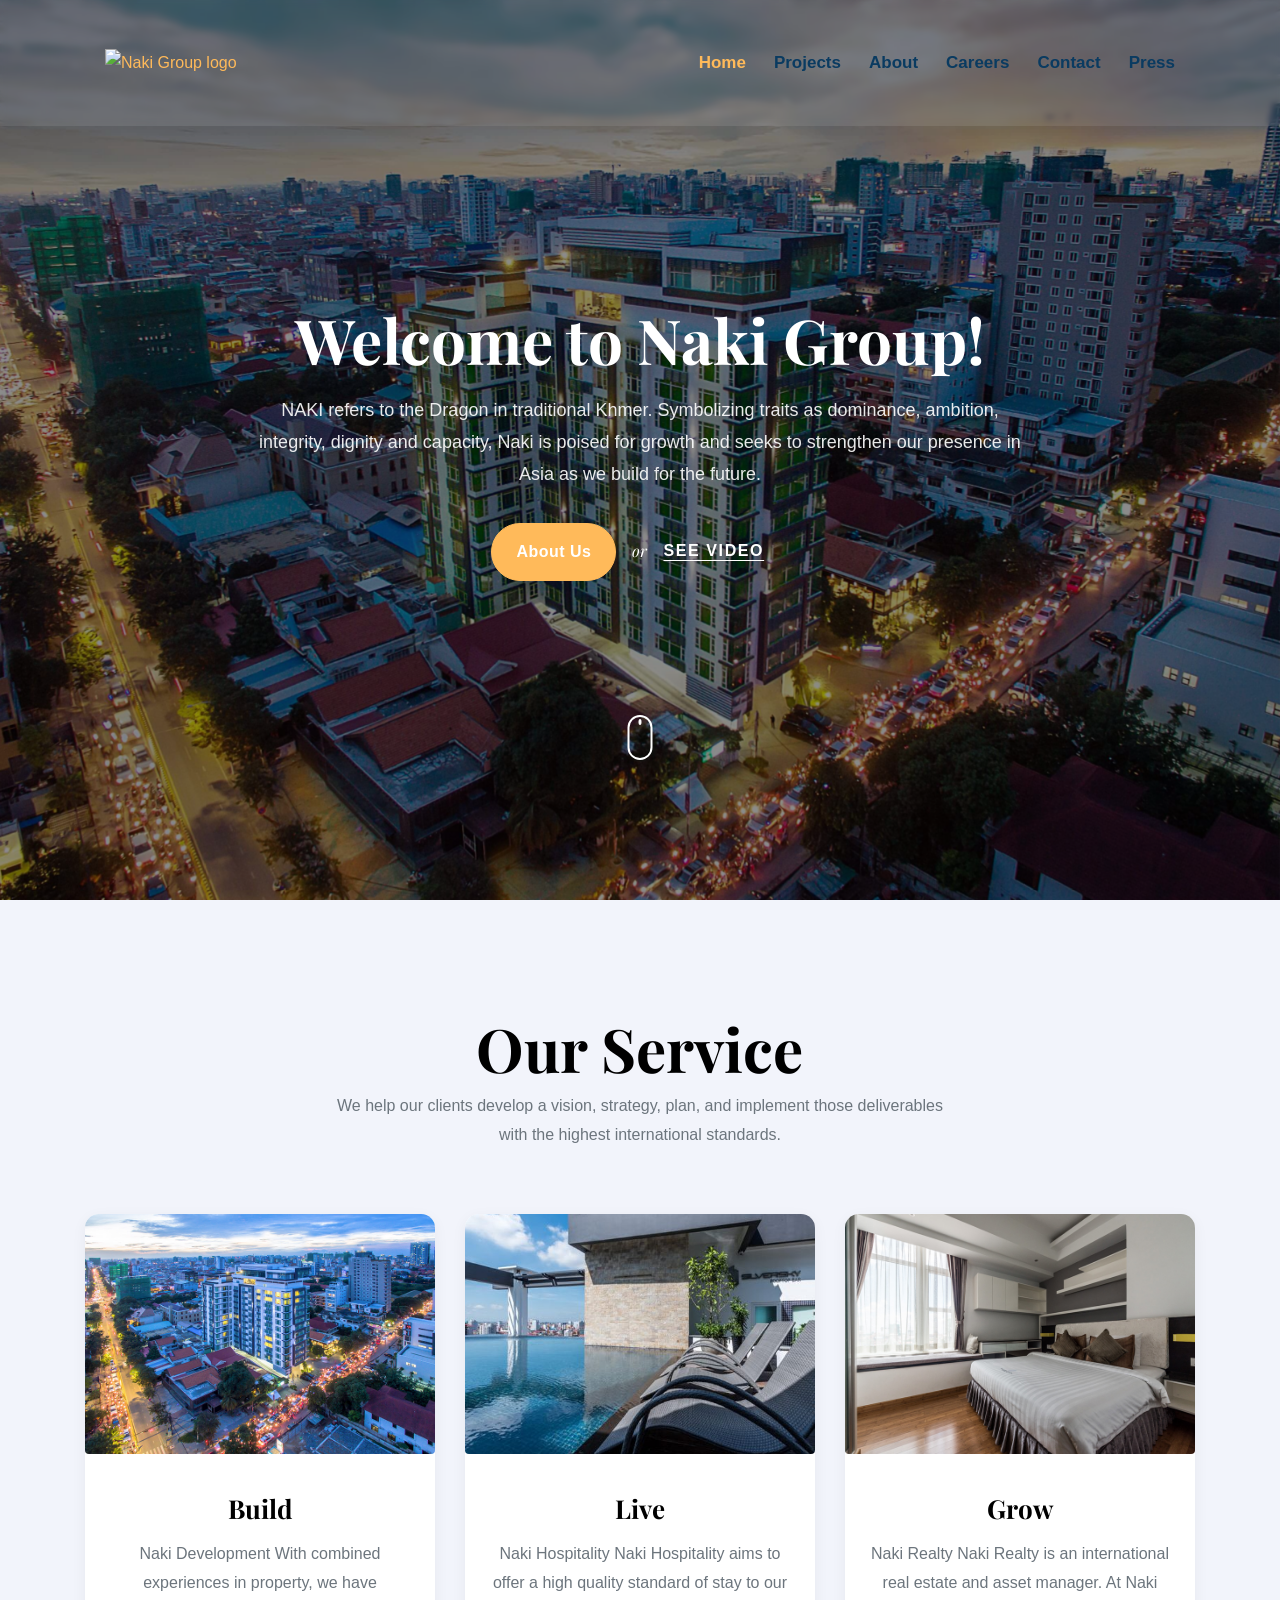
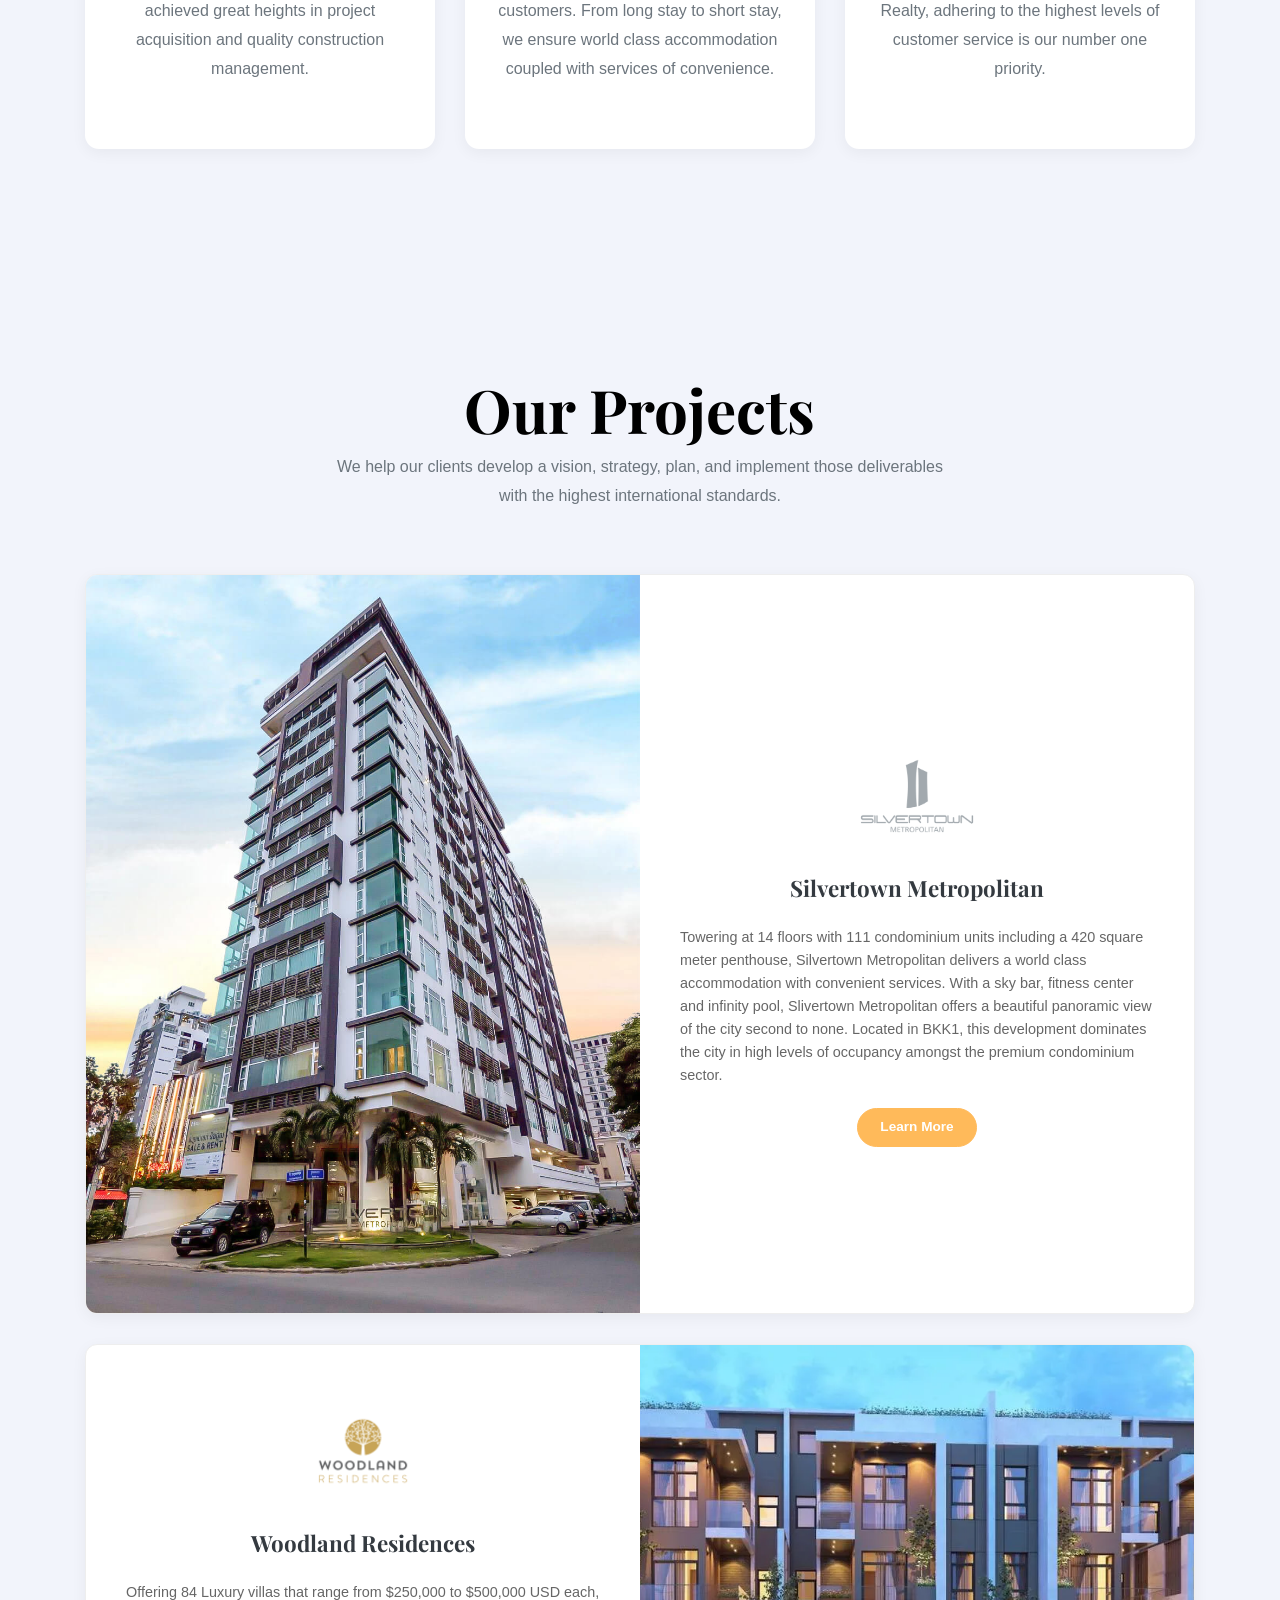
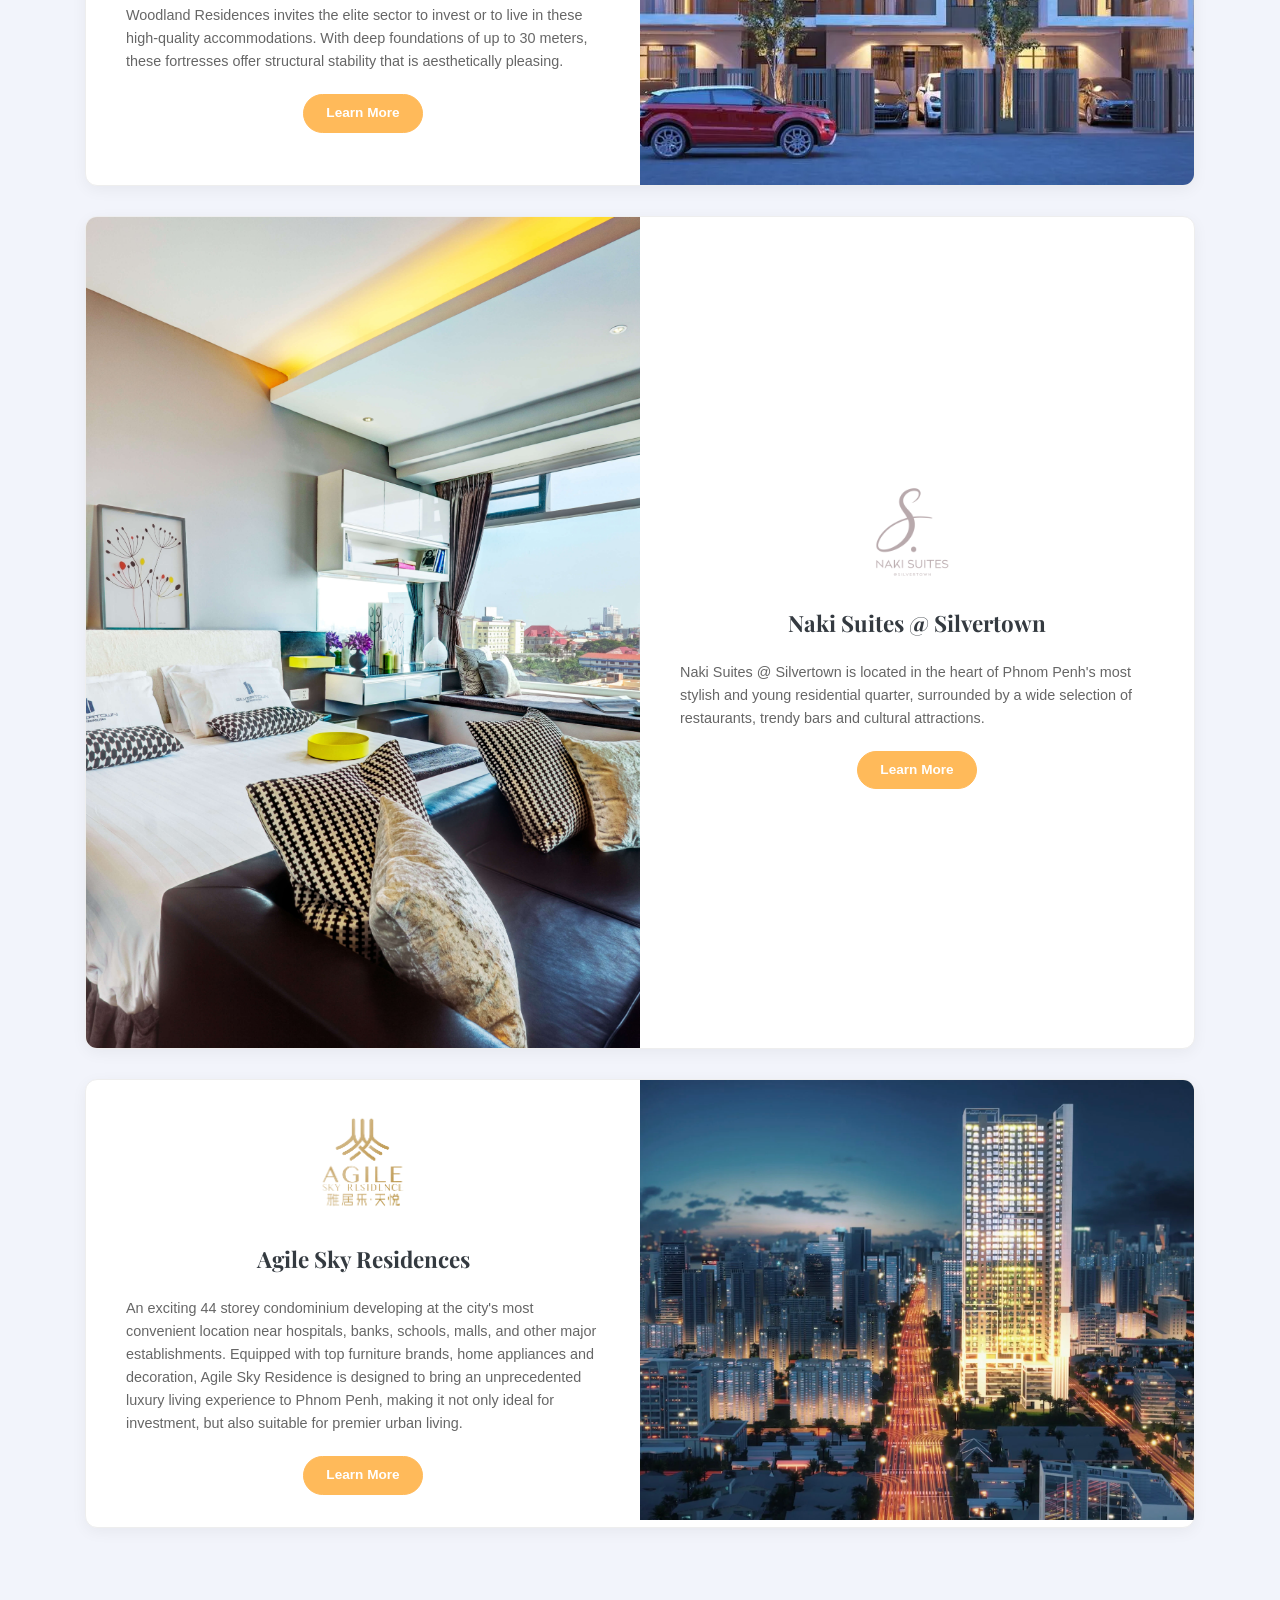
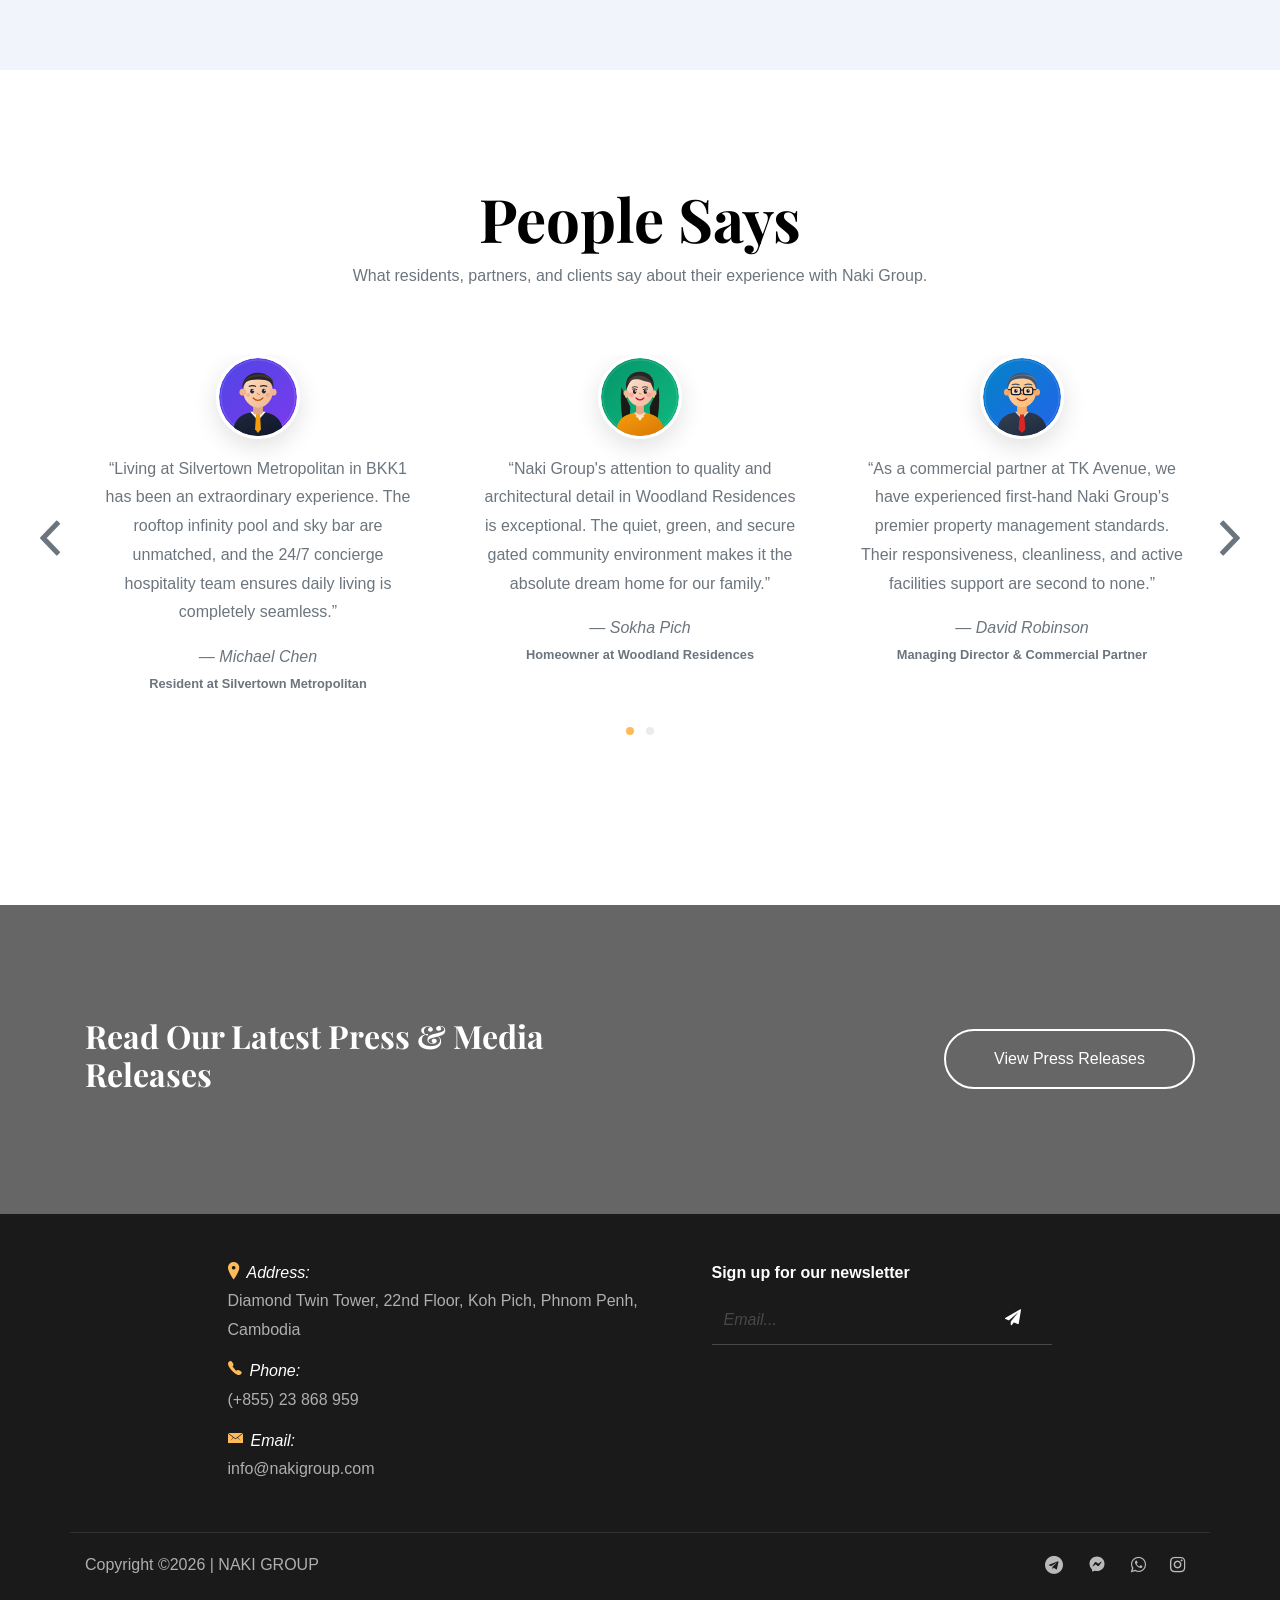
==== commit dc074f5d: "Update images" ====
--- a/index.html
+++ b/index.html
@@ -85,10 +85,10 @@
           <div class="col-md-10 text-center" data-aos="fade-up">
             <h1 class="heading text-white mb-3">Welcome to Naki Group!</h1>
             <p class="lead text-white mb-4 mx-auto" style="max-width: 780px; font-size: 18px; line-height: 1.8; opacity: 0.9;">NAKI refers to the Dragon in traditional Khmer. Symbolizing traits as dominance, ambition, integrity, dignity and capacity, Naki is poised for growth and seeks to strengthen our presence in Asia as we build for the future.</p>
-            <p class="pt-2">
-              <a href="about.html" class="btn btn-primary text-white py-3 px-4 mr-3" style="font-weight: 600; letter-spacing: 0.5px;">About Us</a>
-              <span class="mr-3 font-family-serif text-white"><em>or</em></span>
-              <a href="https://www.youtube.com/embed/4Gg54voKyYg" data-fancybox class="text-uppercase letter-spacing-1 text-white" style="font-weight: 600; text-decoration: underline; text-underline-offset: 4px;">See video</a>
+            <p class="pt-2" style="display: inline-grid; grid-template-columns: 1fr auto 1fr; align-items: center; gap: 16px;">
+              <a href="about.html" class="btn btn-primary text-white py-3 px-4" style="font-weight: 600; letter-spacing: 0.5px; justify-self: end;">About Us</a>
+              <span class="font-family-serif text-white" style="justify-self: center;"><em>or</em></span>
+              <a href="https://www.youtube.com/embed/4Gg54voKyYg" data-fancybox class="text-uppercase letter-spacing-1 text-white" style="font-weight: 600; text-decoration: underline; text-underline-offset: 4px; justify-self: start;">See video</a>
             </p>
           </div>
         </div>
@@ -235,19 +235,19 @@
         <!-- Silvertown Metropolitan -->
         <div class="site-block-half d-block d-lg-flex bg-white" data-aos="fade-up" data-aos-delay="100">
           <div class="image">
-            <a href="https://silvertowncambodia.com/" target="_blank">
+            <a href="https://nakihospitality.com/silvertown/index.html" target="_blank">
               <img src="images/ST Front - Wireless.jpg" alt="Silvertown Metropolitan">
             </a>
           </div>
           <div class="text">
             <div class="project-logo mb-4">
-              <a href="https://silvertowncambodia.com/" target="_blank"><img src="images/silvertown-logo.png" alt="Silvertown Metropolitan Logo"></a>
-            </div>
-            <h2 class="mb-4"><a href="https://silvertowncambodia.com/" target="_blank" class="text-dark">Silvertown Metropolitan</a></h2>
+              <a href="https://nakihospitality.com/silvertown/index.html" target="_blank"><img src="images/silvertown-logo.png" alt="Silvertown Metropolitan Logo"></a>
+            </div>
+            <h2 class="mb-4"><a href="https://nakihospitality.com/silvertown/index.html" target="_blank" class="text-dark">Silvertown Metropolitan</a></h2>
             <p>Towering at 14 floors with 111 condominium units including a 420 square meter penthouse, Silvertown Metropolitan delivers a world class accommodation with convenient services.
                 With a sky bar, fitness center and infinity pool, Slivertown Metropolitan offers a beautiful panoramic view of the city second to none.
                 Located in BKK1, this development dominates the city in high levels of occupancy amongst the premium condominium sector.</p>
-            <p><a href="https://silvertowncambodia.com/" target="_blank" class="btn btn-primary text-white">Learn More</a></p>
+            <p><a href="https://nakihospitality.com/silvertown/index.html" target="_blank" class="btn btn-primary text-white">Learn More</a></p>
           </div>
         </div>
 
@@ -272,17 +272,17 @@
         <!-- Naki Suites @ Silvertown -->
         <div class="site-block-half d-block d-lg-flex bg-white" data-aos="fade-up" data-aos-delay="100">
           <div class="image">
-            <a href="https://nakihospitality.com/silvertown/" target="_blank">
+            <a href="https://nakisuites.com/" target="_blank">
               <img src="images/slider-3.jpg" alt="Naki Suites @ Silvertown">
             </a>
           </div>
           <div class="text">
             <div class="project-logo mb-4">
-              <a href="https://nakihospitality.com/silvertown/" target="_blank"><img src="images/naki-suites-logo.png" alt="Naki Suites @ Silvertown Logo"></a>
-            </div>
-            <h2 class="mb-4"><a href="https://nakihospitality.com/silvertown/" target="_blank" class="text-dark">Naki Suites @ Silvertown</a></h2>
+              <a href="https://nakisuites.com/" target="_blank"><img src="images/naki-suites-logo.png" alt="Naki Suites @ Silvertown Logo"></a>
+            </div>
+            <h2 class="mb-4"><a href="https://nakisuites.com/" target="_blank" class="text-dark">Naki Suites @ Silvertown</a></h2>
             <p>Naki Suites @ Silvertown is located in the heart of Phnom Penh's most stylish and young residential quarter, surrounded by a wide selection of restaurants, trendy bars and cultural attractions.</p>
-            <p><a href="https://nakihospitality.com/silvertown/" target="_blank" class="btn btn-primary text-white">Learn More</a></p>
+            <p><a href="https://nakisuites.com/" target="_blank" class="btn btn-primary text-white">Learn More</a></p>
           </div>
         </div>
 
@@ -409,6 +409,7 @@
               </svg>
             </a>
             <a href="http://wa.me/+85578666959" target="_blank" aria-label="WhatsApp"><span class="fa fa-whatsapp"></span></a>
+            <a href="https://www.instagram.com/direct/t/17843727248285550/" target="_blank" aria-label="Instagram"><span class="fa fa-instagram"></span></a>
           </p>
         </div>
       </div>
--- a/css/style.css
+++ b/css/style.css
@@ -1460,19 +1460,20 @@
 
 /* Mouse Animation */
 .mouse {
-  width: 100px;
+  width: auto;
   display: inline-block;
   position: absolute;
   left: 50%;
   bottom: 140px;
-  z-index: 1;
-  -webkit-transform: translateX(-25%);
-  -ms-transform: translateX(-25%);
-  transform: translateX(-25%); }
+  z-index: 3;
+  -webkit-transform: translateX(-50%);
+  -ms-transform: translateX(-50%);
+  transform: translateX(-50%); }
 
 .mouse-icon {
   width: 25px;
   height: 45px;
+  margin: 0 auto;
   border: 2px solid white;
   border-radius: 15px;
   cursor: pointer;
@@ -2172,15 +2173,30 @@
 .custom-breadcrumbs {
   list-style: none;
   padding: 0;
-  margin: 0; }
+  margin: 0;
+  display: inline-grid;
+  grid-template-columns: 1fr auto 1fr;
+  align-items: center;
+  gap: 10px; }
   .custom-breadcrumbs li {
     display: inline-block;
     color: #fff;
-    margin: 0 4px;
+    margin: 0;
     text-transform: uppercase;
     font-size: 14px;
     letter-spacing: .1em;
-    font-weight: bold; }
+    font-weight: bold;
+    white-space: nowrap; }
+    .custom-breadcrumbs li:first-child {
+      justify-self: end;
+      text-align: right; }
+    .custom-breadcrumbs li:nth-child(2) {
+      justify-self: center;
+      text-align: center;
+      letter-spacing: 0; }
+    .custom-breadcrumbs li:last-child {
+      justify-self: start;
+      text-align: left; }
     .custom-breadcrumbs li a {
       font-weight: normal; }
       .custom-breadcrumbs li a:hover {
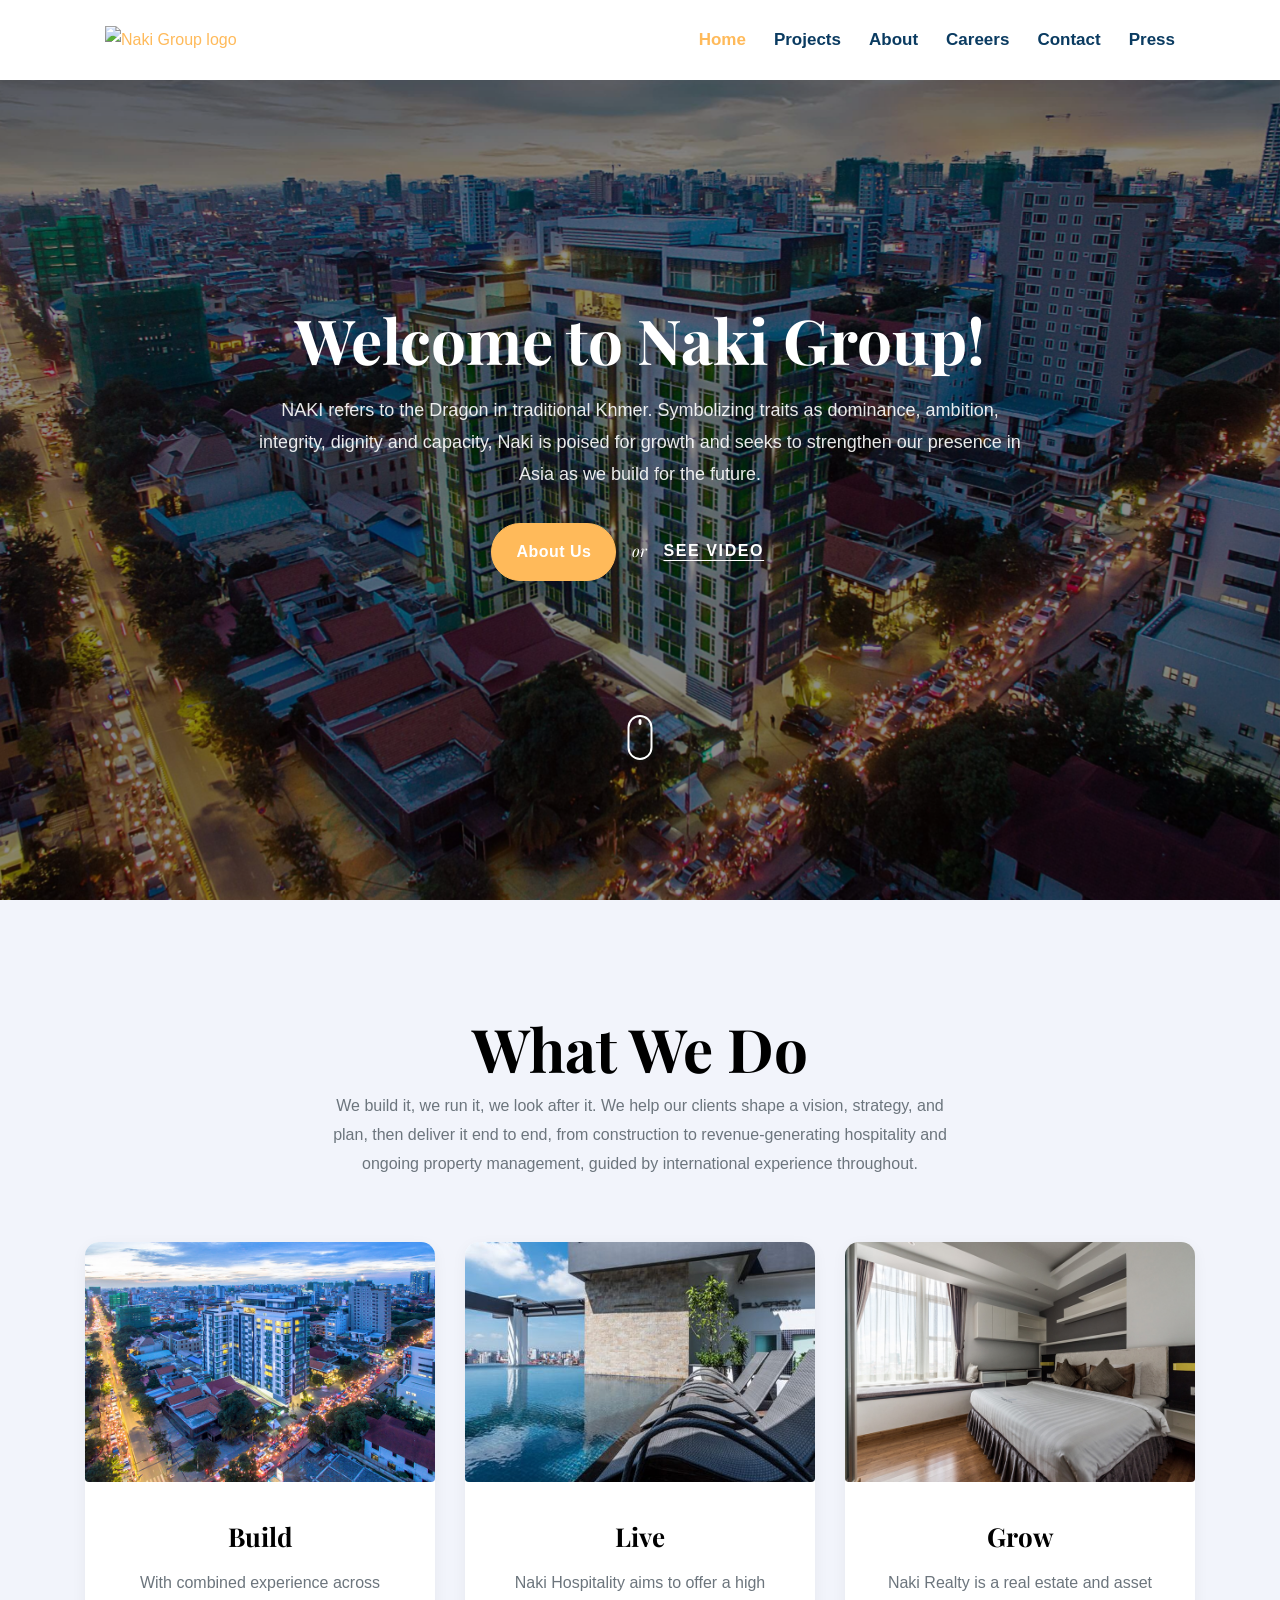
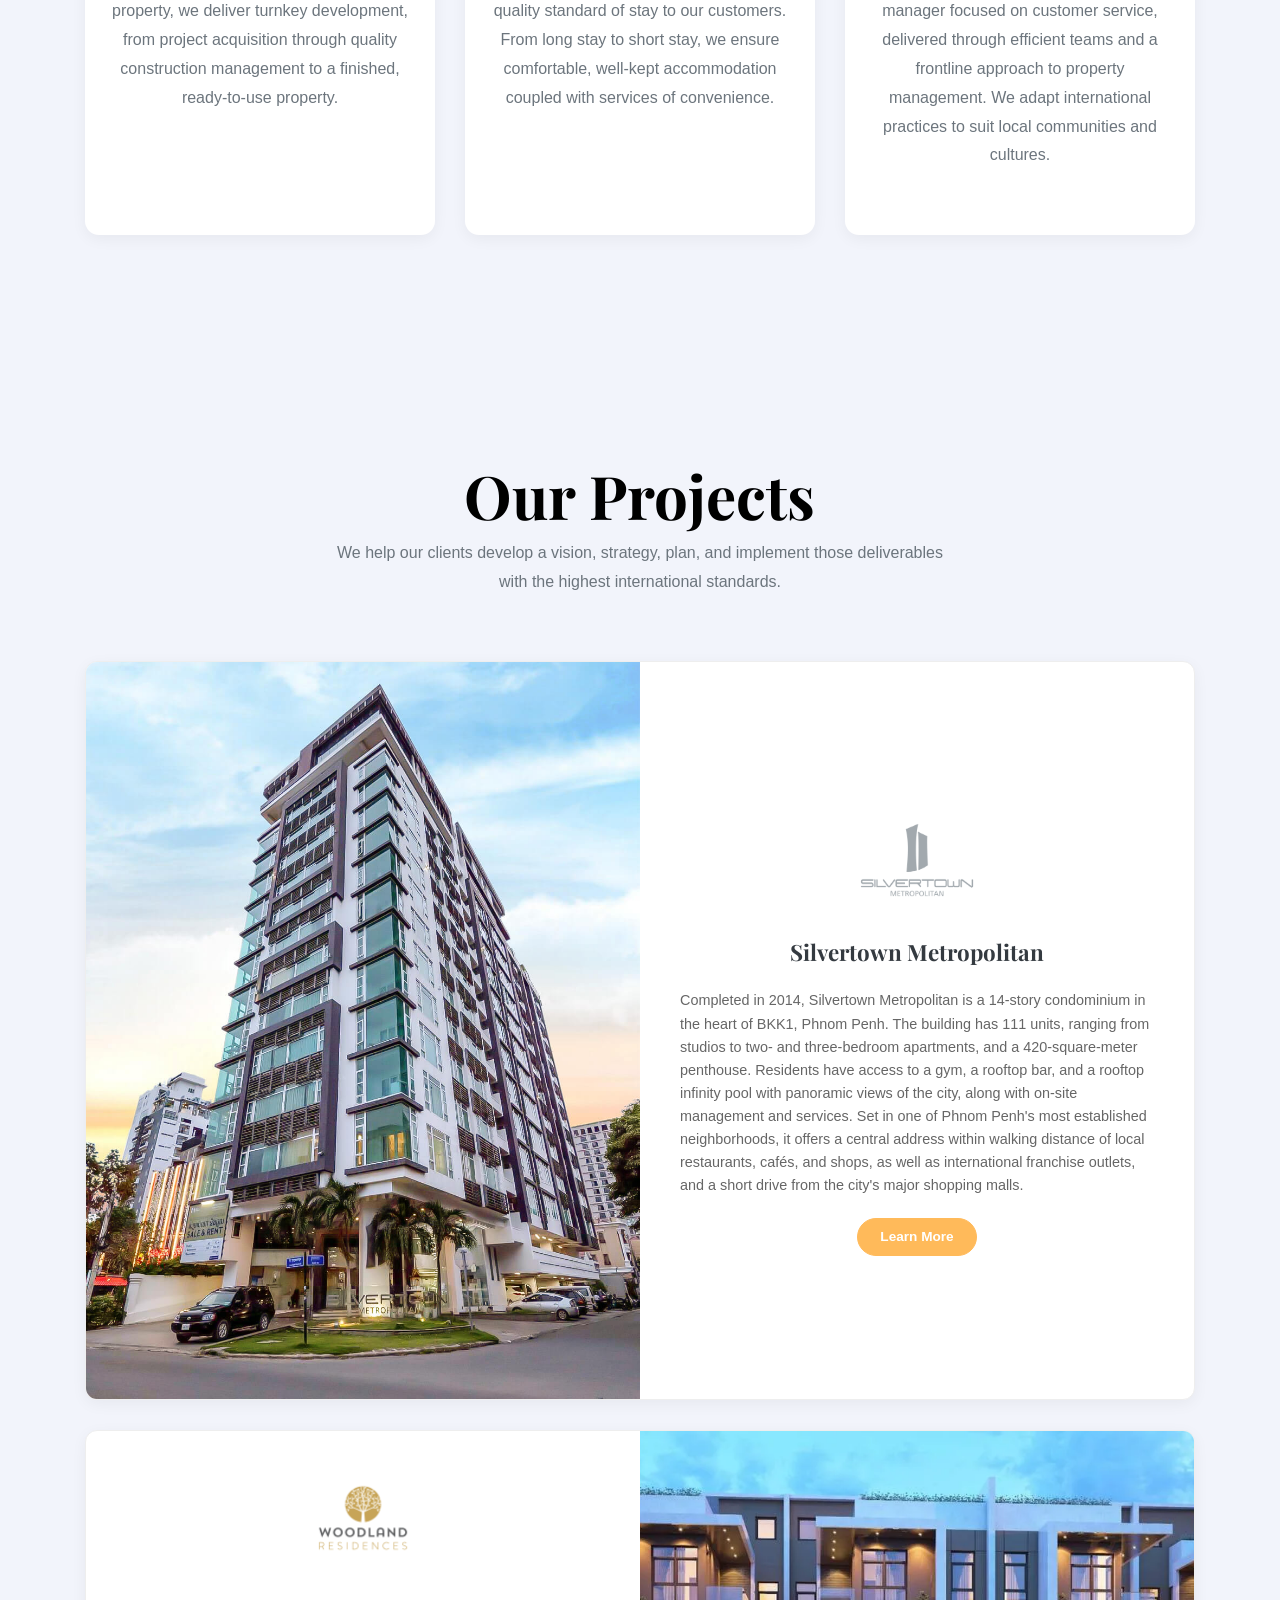
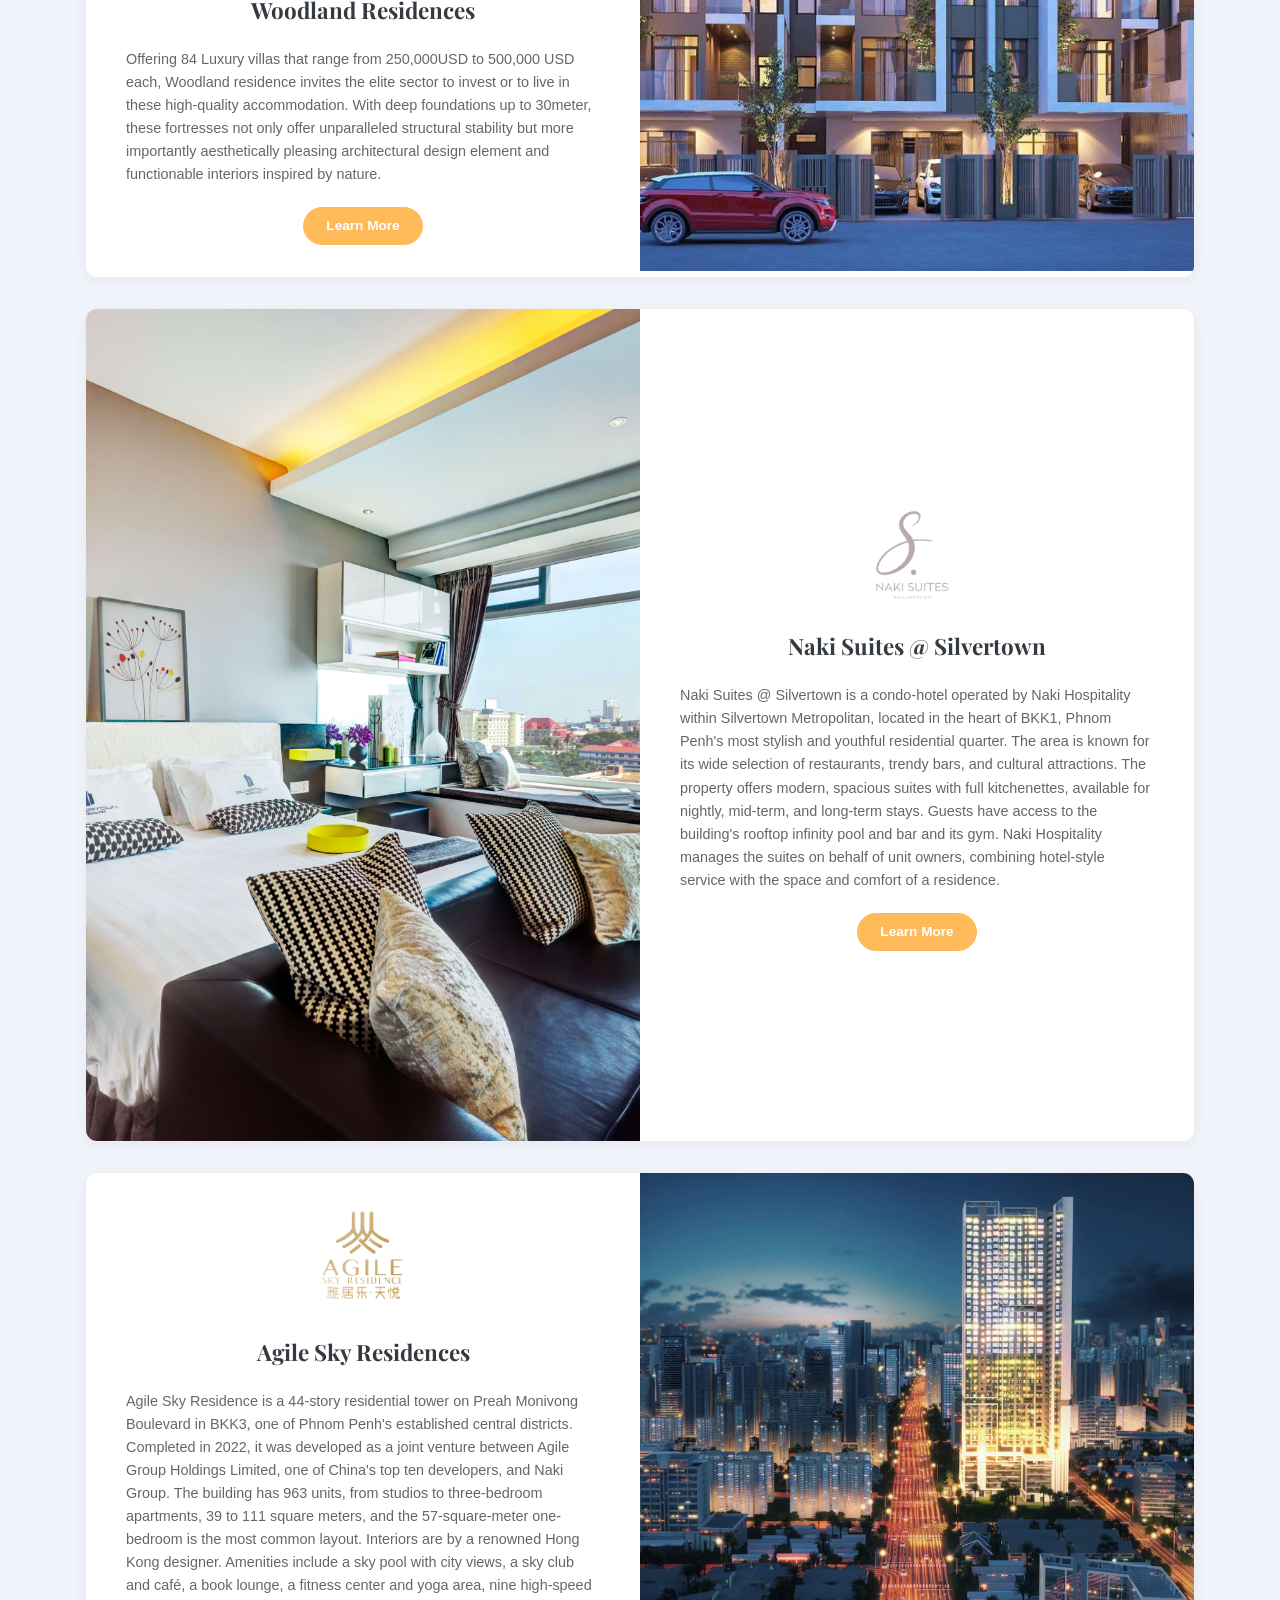
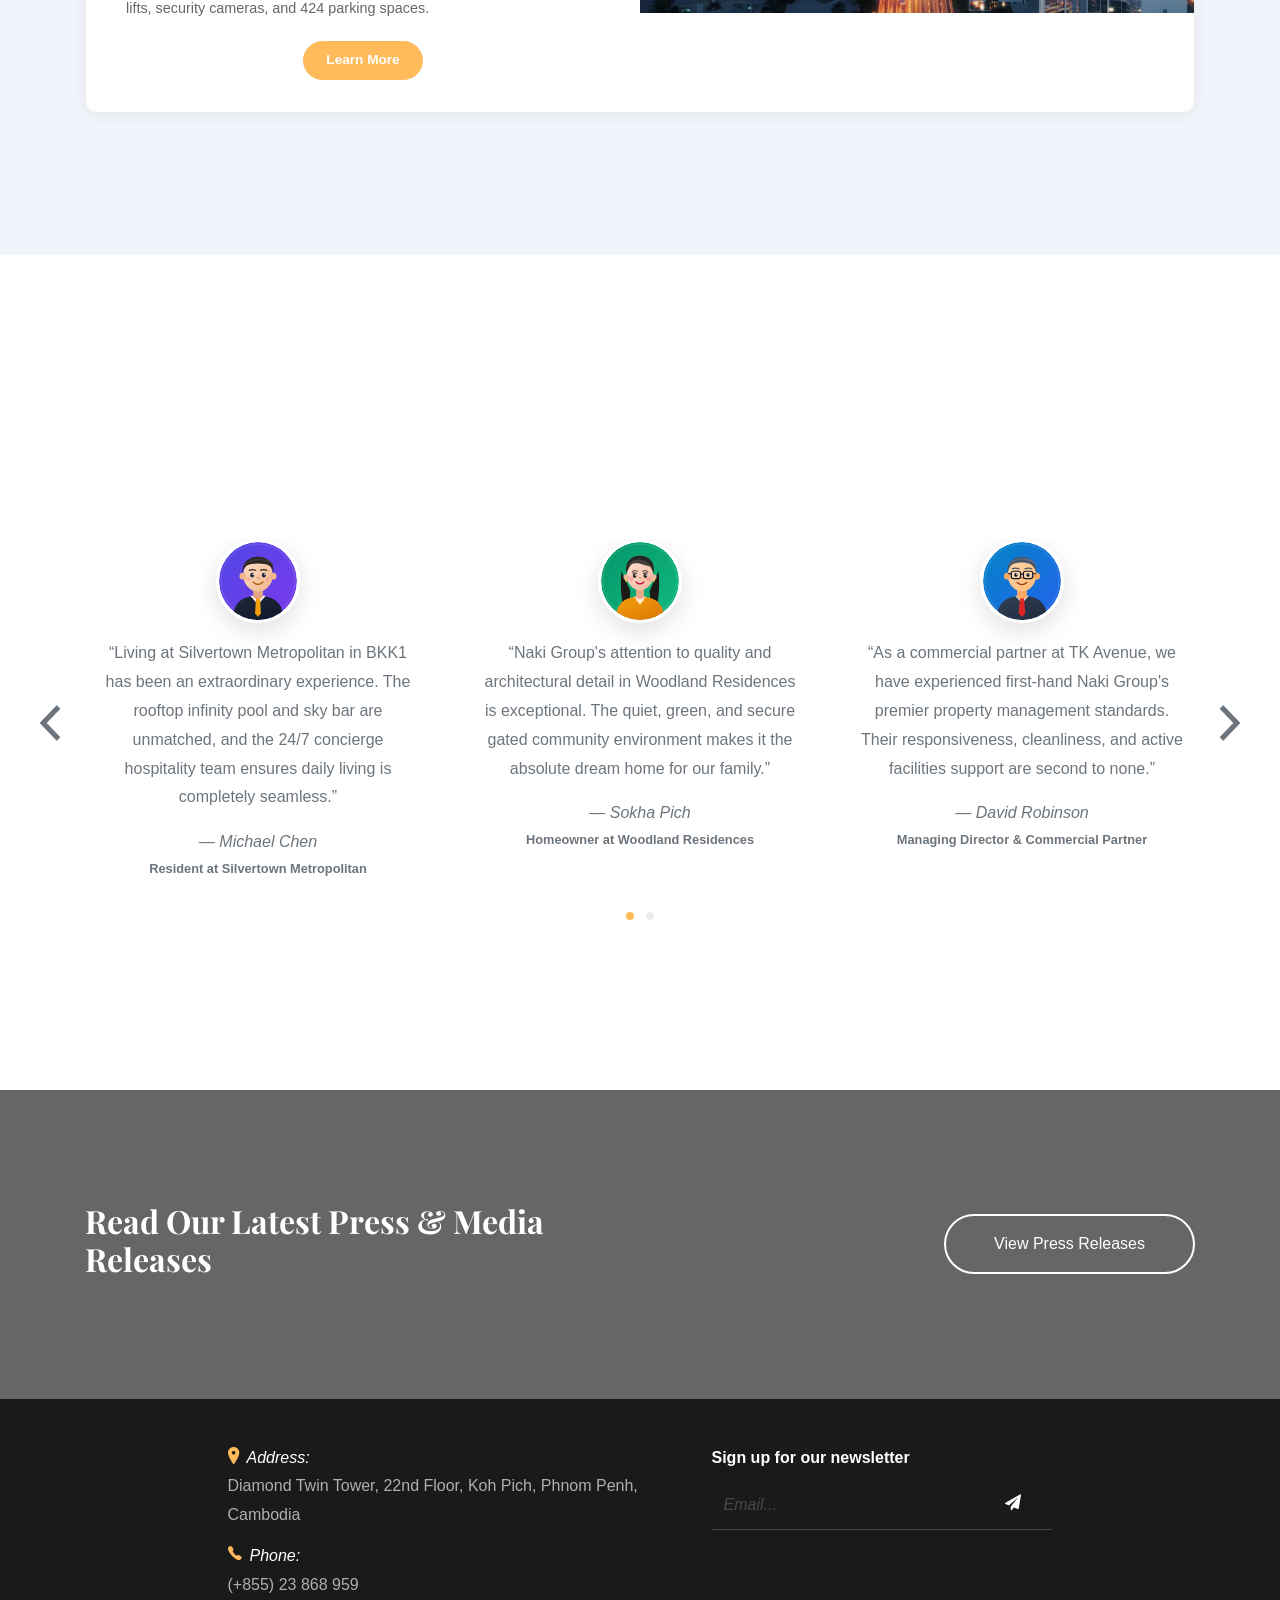
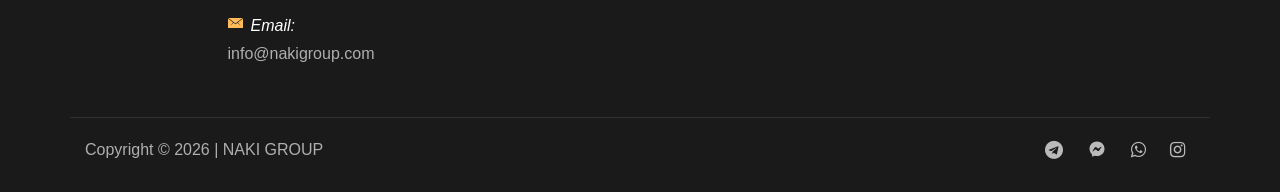
==== commit 72f16f06: "update content" ====
--- a/index.html
+++ b/index.html
@@ -1,108 +1,120 @@
 <!DOCTYPE HTML>
 <html>
-  <head>
-    <meta charset="utf-8">
-    <meta http-equiv="X-UA-Compatible" content="IE=edge">
-    <title>Naki Group.com</title>
-    <meta name="viewport" content="width=device-width, initial-scale=1, shrink-to-fit=no">
-    <meta name="description" content="" />
-    <meta name="keywords" content="" />
-    <meta name="author" content="" />
-    <link rel="stylesheet" type="text/css" href="//fonts.googleapis.com/css?family=|Roboto+Sans:400,700|Playfair+Display:400,700">
-
-    <link rel="stylesheet" href="css/bootstrap.min.css">
-    <link rel="stylesheet" href="css/animate.css">
-    <link rel="stylesheet" href="css/owl.carousel.min.css">
-    <link rel="stylesheet" href="css/aos.css">
-    <link rel="stylesheet" href="css/bootstrap-datepicker.css">
-    <link rel="stylesheet" href="css/jquery.timepicker.css">
-    <link rel="stylesheet" href="css/fancybox.min.css">
-    
-    <link rel="stylesheet" href="fonts/ionicons/css/ionicons.min.css">
-    <link rel="stylesheet" href="fonts/fontawesome/css/font-awesome.min.css">
-
-    <!-- Theme Style -->
-    <link rel="stylesheet" href="css/style.css">
-  </head>
-  <body>
-    
-    <header class="site-header js-site-header">
-      <div class="container-fluid">
-        <div class="row align-items-center justify-content-between">
-          <!-- Logo -->
-          <div class="logo-wrapper">
-            <a href="index.html">
-              <img src="https://nakigroup.com/wp-content/uploads/2022/08/NKG-Logo-Header.png" alt="Naki Group logo" class="site-logo-img" />
-            </a>
-          </div>
-          
-          <!-- Desktop Navigation -->
-          <div class="col-6 col-lg-8 desktop-nav">
-            <nav class="main-navbar">
-              <ul class="main-menu">
-                <li class="active"><a href="index.html">Home</a></li>
-                <li><a href="projects.html">Projects</a></li>
-                <li><a href="about.html">About</a></li>
-                <li><a href="careers.html">Careers</a></li>
-                <li><a href="contact.html">Contact</a></li>
-                <li><a href="press.html">Press</a></li>
-              </ul>
-            </nav>
-          </div>
-          
-          <!-- Mobile Menu Toggle Button -->
-          <div class="mobile-menu-toggle">
-            <button class="hamburger" id="hamburger-btn" aria-label="Menu">
-              <span></span>
-              <span></span>
-              <span></span>
-            </button>
-          </div>
-        </div>
-      </div>
-    </header>
-      
-    <!-- Mobile Navigation -->
-    <div class="mobile-nav" id="mobile-nav">
-      <ul class="mobile-menu">
-        <li class="active"><a href="index.html">Home</a></li>
-        <li><a href="projects.html">Projects</a></li>
-        <li><a href="about.html">About</a></li>
-        <li><a href="careers.html">Careers</a></li>
-        <li><a href="contact.html">Contact</a></li>
-        <li><a href="press.html">Press</a></li>
-      </ul>
-    </div>
-
-    <!-- Mobile Overlay -->
-    <div class="mobile-overlay" id="mobile-overlay"></div>
-    <!-- END head -->
-
-    <section class="site-hero overlay">
-      <div class="site-hero-bg" style="background-image: url(images/hero_4.jpg)"></div>
-      <div class="container">
-        <div class="row site-hero-inner justify-content-center align-items-center">
-          <div class="col-md-10 text-center" data-aos="fade-up">
-            <h1 class="heading text-white mb-3">Welcome to Naki Group!</h1>
-            <p class="lead text-white mb-4 mx-auto" style="max-width: 780px; font-size: 18px; line-height: 1.8; opacity: 0.9;">NAKI refers to the Dragon in traditional Khmer. Symbolizing traits as dominance, ambition, integrity, dignity and capacity, Naki is poised for growth and seeks to strengthen our presence in Asia as we build for the future.</p>
-            <p class="pt-2" style="display: inline-grid; grid-template-columns: 1fr auto 1fr; align-items: center; gap: 16px;">
-              <a href="about.html" class="btn btn-primary text-white py-3 px-4" style="font-weight: 600; letter-spacing: 0.5px; justify-self: end;">About Us</a>
-              <span class="font-family-serif text-white" style="justify-self: center;"><em>or</em></span>
-              <a href="https://www.youtube.com/embed/4Gg54voKyYg" data-fancybox class="text-uppercase letter-spacing-1 text-white" style="font-weight: 600; text-decoration: underline; text-underline-offset: 4px; justify-self: start;">See video</a>
-            </p>
-          </div>
-        </div>
-      </div>
-
-      <a class="mouse smoothscroll" href="#next">
-        <div class="mouse-icon">
-          <span class="mouse-wheel"></span>
-        </div>
-      </a>
-    </section>
-    <!-- END section -->
-
-    <!-- <section class="py-5 bg-light" id="next">
+
+<head>
+  <meta charset="utf-8">
+  <meta http-equiv="X-UA-Compatible" content="IE=edge">
+  <title>Naki Group.com</title>
+  <meta name="viewport" content="width=device-width, initial-scale=1, shrink-to-fit=no">
+  <meta name="description" content="" />
+  <meta name="keywords" content="" />
+  <meta name="author" content="" />
+  <link rel="stylesheet" type="text/css"
+    href="//fonts.googleapis.com/css?family=|Roboto+Sans:400,700|Playfair+Display:400,700">
+
+  <link rel="stylesheet" href="css/bootstrap.min.css">
+  <link rel="stylesheet" href="css/animate.css">
+  <link rel="stylesheet" href="css/owl.carousel.min.css">
+  <link rel="stylesheet" href="css/aos.css">
+  <link rel="stylesheet" href="css/bootstrap-datepicker.css">
+  <link rel="stylesheet" href="css/jquery.timepicker.css">
+  <link rel="stylesheet" href="css/fancybox.min.css">
+
+  <link rel="stylesheet" href="fonts/ionicons/css/ionicons.min.css">
+  <link rel="stylesheet" href="fonts/fontawesome/css/font-awesome.min.css">
+
+  <!-- Theme Style -->
+  <link rel="stylesheet" href="css/style.css">
+</head>
+
+<body>
+
+  <header class="site-header js-site-header">
+    <div class="container-fluid">
+      <div class="row align-items-center justify-content-between">
+        <!-- Logo -->
+        <div class="logo-wrapper">
+          <a href="index.html">
+            <img src="https://nakigroup.com/wp-content/uploads/2022/08/NKG-Logo-Header.png" alt="Naki Group logo"
+              class="site-logo-img" />
+          </a>
+        </div>
+
+        <!-- Desktop Navigation -->
+        <div class="col-6 col-lg-8 desktop-nav">
+          <nav class="main-navbar">
+            <ul class="main-menu">
+              <li class="active"><a href="index.html">Home</a></li>
+              <li><a href="projects.html">Projects</a></li>
+              <li><a href="about.html">About</a></li>
+              <li><a href="careers.html">Careers</a></li>
+              <li><a href="contact.html">Contact</a></li>
+              <li><a href="press.html">Press</a></li>
+            </ul>
+          </nav>
+        </div>
+
+        <!-- Mobile Menu Toggle Button -->
+        <div class="mobile-menu-toggle">
+          <button class="hamburger" id="hamburger-btn" aria-label="Menu">
+            <span></span>
+            <span></span>
+            <span></span>
+          </button>
+        </div>
+      </div>
+    </div>
+  </header>
+
+  <!-- Mobile Navigation -->
+  <div class="mobile-nav" id="mobile-nav">
+    <ul class="mobile-menu">
+      <li class="active"><a href="index.html">Home</a></li>
+      <li><a href="projects.html">Projects</a></li>
+      <li><a href="about.html">About</a></li>
+      <li><a href="careers.html">Careers</a></li>
+      <li><a href="contact.html">Contact</a></li>
+      <li><a href="press.html">Press</a></li>
+    </ul>
+  </div>
+
+  <!-- Mobile Overlay -->
+  <div class="mobile-overlay" id="mobile-overlay"></div>
+  <!-- END head -->
+
+  <section class="site-hero overlay">
+    <div class="site-hero-bg" style="background-image: url(images/hero_4.jpg)"></div>
+    <div class="container">
+      <div class="row site-hero-inner justify-content-center align-items-center">
+        <div class="col-md-10 text-center" data-aos="fade-up">
+          <h1 class="heading text-white mb-3">Welcome to Naki Group!</h1>
+          <p class="lead text-white mb-4 mx-auto"
+            style="max-width: 780px; font-size: 18px; line-height: 1.8; opacity: 0.9;">NAKI refers to the Dragon in
+            traditional Khmer. Symbolizing traits as dominance, ambition, integrity, dignity and capacity, Naki is
+            poised for growth and seeks to strengthen our presence in Asia as we build for the future.</p>
+          <p class="pt-2"
+            style="display: inline-grid; grid-template-columns: 1fr auto 1fr; align-items: center; gap: 16px;">
+            <a href="about.html" class="btn btn-primary text-white py-3 px-4"
+              style="font-weight: 600; letter-spacing: 0.5px; justify-self: end;">About Us</a>
+            <span class="font-family-serif text-white" style="justify-self: center;"><em>or</em></span>
+            <a href="https://www.youtube.com/embed/4Gg54voKyYg" data-fancybox
+              class="text-uppercase letter-spacing-1 text-white"
+              style="font-weight: 600; text-decoration: underline; text-underline-offset: 4px; justify-self: start;">See
+              video</a>
+          </p>
+        </div>
+      </div>
+    </div>
+
+    <a class="mouse smoothscroll" href="#next">
+      <div class="mouse-icon">
+        <span class="mouse-wheel"></span>
+      </div>
+    </a>
+  </section>
+  <!-- END section -->
+
+  <!-- <section class="py-5 bg-light" id="next">
       <div class="container" style="max-width: 1250px;">
         <div class="row justify-content-center">
           <div class="col-12" data-aos="fade-up">
@@ -139,50 +151,59 @@
         </div>
       </div>
     </section> -->
-  
-    <section class="section blog-post-entry bg-light">
-      <div class="container">
-        <div class="row justify-content-center text-center mb-5">
-          <div class="col-md-7">
-            <h2 class="heading" data-aos="fade-up">Our Service</h2>
-            <p data-aos="fade-up">We help our clients develop a vision, strategy, plan, and implement those deliverables with the highest international standards.</p>
-          </div>
-        </div>
-        <div class="row justify-content-center text-center">
-          <div class="col-lg-4 col-md-6 col-sm-6 col-12 post" data-aos="fade-up" data-aos-delay="100">
-
-            <div class="media media-custom d-block mb-4 h-100 text-center">
-              <div class="media-custom-img mb-4"><img src="images/img_1.jpg" alt="Build - Naki Development" class="img-fluid mx-auto rounded"></div>
-              <div class="media-body">
-                <h2 class="mt-0 mb-3 font-weight-bold">Build</h2>
-                <p>Naki Development With combined experiences in property, we have achieved great heights in project acquisition and quality construction management.</p>
-              </div>
-            </div>
-
-          </div>
-          <div class="col-lg-4 col-md-6 col-sm-6 col-12 post" data-aos="fade-up" data-aos-delay="200">
-            <div class="media media-custom d-block mb-4 h-100 text-center">
-              <div class="media-custom-img mb-4"><img src="images/img_2.jpg" alt="Live - Naki Hospitality" class="img-fluid mx-auto rounded"></div>
-              <div class="media-body">
-                <h2 class="mt-0 mb-3 font-weight-bold">Live</h2>
-                <p>Naki Hospitality Naki Hospitality aims to offer a high quality standard of stay to our customers. From long stay to short stay, we ensure world class accommodation coupled with services of convenience.</p>
-              </div>
-            </div>
-          </div>
-          <div class="col-lg-4 col-md-6 col-sm-6 col-12 post" data-aos="fade-up" data-aos-delay="300">
-            <div class="media media-custom d-block mb-4 h-100 text-center">
-              <div class="media-custom-img mb-4"><img src="images/img_3.jpg" alt="Grow - Naki Realty" class="img-fluid mx-auto rounded"></div>
-              <div class="media-body">
-                <h2 class="mt-0 mb-3 font-weight-bold">Grow</h2>
-                <p>Naki Realty Naki Realty is an international real estate and asset manager. At Naki Realty, adhering to the highest levels of customer service is our number one priority.</p>
-              </div>
-            </div>
-          </div>
-        </div>
-      </div>
-    </section>
-    
-    <!-- <section class="section slider-section bg-light">
+
+  <section class="section blog-post-entry bg-light">
+    <div class="container">
+      <div class="row justify-content-center text-center mb-5">
+        <div class="col-md-7">
+          <h2 class="heading" data-aos="fade-up">What We Do</h2>
+          <p data-aos="fade-up">We build it, we run it, we look after it. We help our clients shape a vision, strategy,
+            and plan, then deliver it end to end, from construction to revenue-generating hospitality and ongoing
+            property management, guided by international experience throughout.</p>
+        </div>
+      </div>
+      <div class="row justify-content-center text-center">
+        <div class="col-lg-4 col-md-6 col-sm-6 col-12 post" data-aos="fade-up" data-aos-delay="100">
+
+          <div class="media media-custom d-block mb-4 h-100 text-center">
+            <div class="media-custom-img mb-4"><img src="images/img_1.jpg" alt="Build - Naki Development"
+                class="img-fluid mx-auto rounded"></div>
+            <div class="media-body">
+              <h2 class="mt-0 mb-3 font-weight-bold">Build</h2>
+              <p>With combined experience across property, we deliver turnkey development, from project acquisition
+                through quality construction management to a finished, ready-to-use property.</p>
+            </div>
+          </div>
+
+        </div>
+        <div class="col-lg-4 col-md-6 col-sm-6 col-12 post" data-aos="fade-up" data-aos-delay="200">
+          <div class="media media-custom d-block mb-4 h-100 text-center">
+            <div class="media-custom-img mb-4"><img src="images/img_2.jpg" alt="Live - Naki Hospitality"
+                class="img-fluid mx-auto rounded"></div>
+            <div class="media-body">
+              <h2 class="mt-0 mb-3 font-weight-bold">Live</h2>
+              <p>Naki Hospitality aims to offer a high quality standard of stay to our customers. From long stay to
+                short stay, we ensure comfortable, well-kept accommodation coupled with services of convenience.</p>
+            </div>
+          </div>
+        </div>
+        <div class="col-lg-4 col-md-6 col-sm-6 col-12 post" data-aos="fade-up" data-aos-delay="300">
+          <div class="media media-custom d-block mb-4 h-100 text-center">
+            <div class="media-custom-img mb-4"><img src="images/img_3.jpg" alt="Grow - Naki Realty"
+                class="img-fluid mx-auto rounded"></div>
+            <div class="media-body">
+              <h2 class="mt-0 mb-3 font-weight-bold">Grow</h2>
+              <p>Naki Realty is a real estate and asset manager focused on customer service, delivered through efficient
+                teams and a frontline approach to property management. We adapt international practices to suit local
+                communities and cultures.</p>
+            </div>
+          </div>
+        </div>
+      </div>
+    </div>
+  </section>
+
+  <!-- <section class="section slider-section bg-light">
       <div class="container">
         <div class="row justify-content-center text-center mb-5">
           <div class="col-md-7">
@@ -221,216 +242,275 @@
         </div>
       </div>
     </section> -->
-    
-    
-    <section class="section bg-light">
-      <div class="container">
-        <div class="row justify-content-center text-center mb-5">
-          <div class="col-md-7">
-            <h2 class="heading" data-aos="fade-up">Our Projects</h2>
-            <p data-aos="fade-up" data-aos-delay="100">We help our clients develop a vision, strategy, plan, and implement those deliverables with the highest international standards.</p>
-          </div>
-        </div>
-      
-        <!-- Silvertown Metropolitan -->
-        <div class="site-block-half d-block d-lg-flex bg-white" data-aos="fade-up" data-aos-delay="100">
-          <div class="image">
-            <a href="https://nakihospitality.com/silvertown/index.html" target="_blank">
-              <img src="images/ST Front - Wireless.jpg" alt="Silvertown Metropolitan">
-            </a>
-          </div>
-          <div class="text">
-            <div class="project-logo mb-4">
-              <a href="https://nakihospitality.com/silvertown/index.html" target="_blank"><img src="images/silvertown-logo.png" alt="Silvertown Metropolitan Logo"></a>
-            </div>
-            <h2 class="mb-4"><a href="https://nakihospitality.com/silvertown/index.html" target="_blank" class="text-dark">Silvertown Metropolitan</a></h2>
-            <p>Towering at 14 floors with 111 condominium units including a 420 square meter penthouse, Silvertown Metropolitan delivers a world class accommodation with convenient services.
-                With a sky bar, fitness center and infinity pool, Slivertown Metropolitan offers a beautiful panoramic view of the city second to none.
-                Located in BKK1, this development dominates the city in high levels of occupancy amongst the premium condominium sector.</p>
-            <p><a href="https://nakihospitality.com/silvertown/index.html" target="_blank" class="btn btn-primary text-white">Learn More</a></p>
-          </div>
-        </div>
-
-        <!-- Woodland Residences -->
-        <div class="site-block-half d-block d-lg-flex bg-white" data-aos="fade-up" data-aos-delay="150">
-          <div class="image order-2">
-            <a href="https://www.facebook.com/WoodlandResidences" target="_blank">
-              <img src="images/Woodland Residences.webp" alt="Woodland Residences">
-            </a>
-          </div>
-          <div class="text order-1">
-            <div class="project-logo mb-4">
-              <a href="https://www.facebook.com/WoodlandResidences" target="_blank"><img src="images/woodland-logo.png" alt="Woodland Residences Logo"></a>
-            </div>
-            <h2 class="mb-4"><a href="https://www.facebook.com/WoodlandResidences" target="_blank" class="text-dark">Woodland Residences</a></h2>
-            <p>Offering 84 Luxury villas that range from $250,000 to $500,000 USD each, Woodland Residences invites the elite sector to invest or to live in these high-quality accommodations.
-                With deep foundations of up to 30 meters, these fortresses offer structural stability that is aesthetically pleasing.</p>
-            <p><a href="https://www.facebook.com/WoodlandResidences" target="_blank" class="btn btn-primary text-white">Learn More</a></p>
-          </div>
-        </div>
-
-        <!-- Naki Suites @ Silvertown -->
-        <div class="site-block-half d-block d-lg-flex bg-white" data-aos="fade-up" data-aos-delay="100">
-          <div class="image">
-            <a href="https://nakisuites.com/" target="_blank">
-              <img src="images/slider-3.jpg" alt="Naki Suites @ Silvertown">
-            </a>
-          </div>
-          <div class="text">
-            <div class="project-logo mb-4">
-              <a href="https://nakisuites.com/" target="_blank"><img src="images/naki-suites-logo.png" alt="Naki Suites @ Silvertown Logo"></a>
-            </div>
-            <h2 class="mb-4"><a href="https://nakisuites.com/" target="_blank" class="text-dark">Naki Suites @ Silvertown</a></h2>
-            <p>Naki Suites @ Silvertown is located in the heart of Phnom Penh's most stylish and young residential quarter, surrounded by a wide selection of restaurants, trendy bars and cultural attractions.</p>
-            <p><a href="https://nakisuites.com/" target="_blank" class="btn btn-primary text-white">Learn More</a></p>
-          </div>
-        </div>
-
-        <!-- Agile Sky Residences -->
-        <div class="site-block-half d-block d-lg-flex bg-white" data-aos="fade-up" data-aos-delay="150">
-          <div class="image order-2">
-            <a href="https://www.facebook.com/agileKH/" target="_blank">
-              <img src="images/agile_sky_residence.webp" alt="Agile Sky Residences">
-            </a>
-          </div>
-          <div class="text order-1">
-            <div class="project-logo mb-4">
-              <a href="https://www.facebook.com/agileKH/" target="_blank"><img src="images/agile-sky-logo.png" alt="Agile Sky Residence Logo"></a>
-            </div>
-            <h2 class="mb-4"><a href="https://www.facebook.com/agileKH/" target="_blank" class="text-dark">Agile Sky Residences</a></h2>
-            <p>An exciting 44 storey condominium developing at the city's most convenient location near hospitals, banks, schools, malls, and other major establishments. Equipped with top furniture brands, home appliances and decoration, Agile Sky Residence is designed to bring an unprecedented luxury living experience to Phnom Penh, making it not only ideal for investment, but also suitable for premier urban living.</p>
-            <p><a href="https://www.facebook.com/agileKH/" target="_blank" class="btn btn-primary text-white">Learn More</a></p>
-          </div>
-        </div>
-
-      </div>
-    </section>
-
-
-    <section class="section testimonial-section">
-      <div class="container">
-        <div class="row justify-content-center text-center mb-5">
-          <div class="col-md-7">
-            <h2 class="heading" data-aos="fade-up">People Says</h2>
-            <p data-aos="fade-up" class="text-muted">What residents, partners, and clients say about their experience with Naki Group.</p>
-          </div>
-        </div>
-        <div class="row">
-          <div class="js-carousel-2 owl-carousel mb-5" data-aos="fade-up" data-aos-delay="200">
-            
-            <div class="testimonial text-center slider-item">
-              <div class="author-image mb-3">
-                <img src="images/avatar-1.svg" alt="Michael Chen - Resident" class="rounded-circle mx-auto">
-              </div>
-              <blockquote>
-                <p>&ldquo;Living at Silvertown Metropolitan in BKK1 has been an extraordinary experience. The rooftop infinity pool and sky bar are unmatched, and the 24/7 concierge hospitality team ensures daily living is completely seamless.&rdquo;</p>
-              </blockquote>
-              <p><em>&mdash; Michael Chen</em> <span class="d-block small text-muted font-weight-bold">Resident at Silvertown Metropolitan</span></p>
-            </div> 
-
-            <div class="testimonial text-center slider-item">
-              <div class="author-image mb-3">
-                <img src="images/avatar-2.svg" alt="Sokha Pich - Homeowner" class="rounded-circle mx-auto">
-              </div>
-              <blockquote>
-                <p>&ldquo;Naki Group's attention to quality and architectural detail in Woodland Residences is exceptional. The quiet, green, and secure gated community environment makes it the absolute dream home for our family.&rdquo;</p>
-              </blockquote>
-              <p><em>&mdash; Sokha Pich</em> <span class="d-block small text-muted font-weight-bold">Homeowner at Woodland Residences</span></p>
-            </div>
-
-            <div class="testimonial text-center slider-item">
-              <div class="author-image mb-3">
-                <img src="images/avatar-3.svg" alt="David Robinson - Commercial Partner" class="rounded-circle mx-auto">
-              </div>
-              <blockquote>
-                <p>&ldquo;As a commercial partner at TK Avenue, we have experienced first-hand Naki Group's premier property management standards. Their responsiveness, cleanliness, and active facilities support are second to none.&rdquo;</p>
-              </blockquote>
-              <p><em>&mdash; David Robinson</em> <span class="d-block small text-muted font-weight-bold">Managing Director &amp; Commercial Partner</span></p>
-            </div>
-
-            <div class="testimonial text-center slider-item">
-              <div class="author-image mb-3">
-                <img src="images/avatar-4.svg" alt="Elena Rostova - Corporate Executive" class="rounded-circle mx-auto">
-              </div>
-              <blockquote>
-                <p>&ldquo;Naki Suites delivered the perfect combination of five-star hotel service and comfortable extended living. Impeccable housekeeping, fast connectivity, and attentive staff made my stay in Phnom Penh flawless.&rdquo;</p>
-              </blockquote>
-              <p><em>&mdash; Elena Rostova</em> <span class="d-block small text-muted font-weight-bold">Corporate Executive &amp; Long-Stay Guest</span></p>
-            </div>
-
-          </div>
-            <!-- END slider -->
-        </div>
-
-      </div>
-    </section>
-
-    <section class="section bg-image overlay" style="background-image: url('images/hero_4.jpg');">
-        <div class="container" >
-          <div class="row align-items-center">
-            <div class="col-12 col-md-6 text-center mb-4 mb-md-0 text-md-left" data-aos="fade-up">
-              <h2 class="text-white font-weight-bold">Read Our Latest Press &amp; Media Releases</h2>
-            </div>
-            <div class="col-12 col-md-6 text-center text-md-right" data-aos="fade-up" data-aos-delay="200">
-              <a href="press.html" class="btn btn-outline-white-primary py-3 text-white px-5">View Press Releases</a>
-            </div>
-          </div>
-        </div>
-      </section>
-
-    <footer class="section footer-section">
-      <div class="container">
-        <div class="row justify-content-center text-left mb-4">
-          <div class="col-md-6 col-lg-5 mb-4 pr-lg-4 contact-info">
-            <p><span class="d-block"><span class="ion-ios-location h5 mr-2 text-primary"></span>Address:</span> <span>Diamond Twin Tower, 22nd Floor, Koh Pich, Phnom Penh, Cambodia</span></p>
-            <p><span class="d-block"><span class="ion-ios-telephone h5 mr-2 text-primary"></span>Phone:</span> <span>(+855) 23 868 959</span></p>
-            <p class="mb-0"><span class="d-block"><span class="ion-ios-email h5 mr-2 text-primary"></span>Email:</span> <span>info@nakigroup.com</span></p>
-          </div>
-          <div class="col-md-5 col-lg-4 mb-4 pl-lg-4">
-            <p class="mb-2 text-white font-weight-bold">Sign up for our newsletter</p>
-            <form action="#" class="footer-newsletter">
-              <div class="form-group mb-0">
-                <input type="email" class="form-control" placeholder="Email...">
-                <button type="submit" class="btn"><span class="fa fa-paper-plane"></span></button>
-              </div>
-            </form>
-          </div>
-        </div>
-        <div class="row pt-3 bordertop align-items-center">
-          <p class="col-md-7 col-12 text-center text-md-left mb-2 mb-md-0">
-            Copyright &copy;<script>document.write(new Date().getFullYear());</script> | NAKI GROUP
+
+
+  <section class="section bg-light">
+    <div class="container">
+      <div class="row justify-content-center text-center mb-5">
+        <div class="col-md-7">
+          <h2 class="heading" data-aos="fade-up">Our Projects</h2>
+          <p data-aos="fade-up" data-aos-delay="100">We help our clients develop a vision, strategy, plan, and implement
+            those deliverables
+            with the highest international standards.</p>
+        </div>
+      </div>
+
+      <!-- Silvertown Metropolitan -->
+      <div class="site-block-half d-block d-lg-flex bg-white" data-aos="fade-up" data-aos-delay="100">
+        <div class="image">
+          <a href="https://nakihospitality.com/silvertown/index.html" target="_blank">
+            <img src="images/ST Front - Wireless.jpg" alt="Silvertown Metropolitan">
+          </a>
+        </div>
+        <div class="text">
+          <div class="project-logo mb-4">
+            <a href="https://nakihospitality.com/silvertown/index.html" target="_blank"><img
+                src="images/silvertown-logo.png" alt="Silvertown Metropolitan Logo"></a>
+          </div>
+          <h2 class="mb-4"><a href="https://nakihospitality.com/silvertown/index.html" target="_blank"
+              class="text-dark">Silvertown Metropolitan</a></h2>
+          <p>Completed in 2014, Silvertown Metropolitan is a 14-story condominium in the heart of BKK1, Phnom Penh. The
+            building has 111 units, ranging from studios to two- and three-bedroom apartments, and a 420-square-meter
+            penthouse. Residents have access to a gym, a rooftop bar, and a rooftop infinity pool with panoramic views
+            of the city, along with on-site management and services. Set in one of Phnom Penh's most established
+            neighborhoods, it offers a central address within walking distance of local restaurants, cafés, and shops,
+            as well as international franchise outlets, and a short drive from the city's major shopping malls.</p>
+          <p><a href="https://nakihospitality.com/silvertown/index.html" target="_blank"
+              class="btn btn-primary text-white">Learn More</a></p>
+        </div>
+      </div>
+
+      <!-- Woodland Residences -->
+      <div class="site-block-half d-block d-lg-flex bg-white" data-aos="fade-up" data-aos-delay="150">
+        <div class="image order-2">
+          <a href="https://www.facebook.com/WoodlandResidences" target="_blank">
+            <img src="images/Woodland Residences.webp" alt="Woodland Residences">
+          </a>
+        </div>
+        <div class="text order-1">
+          <div class="project-logo mb-4">
+            <a href="https://www.facebook.com/WoodlandResidences" target="_blank"><img src="images/woodland-logo.png"
+                alt="Woodland Residences Logo"></a>
+          </div>
+          <h2 class="mb-4"><a href="https://www.facebook.com/WoodlandResidences" target="_blank"
+              class="text-dark">Woodland Residences</a></h2>
+          <p>Offering 84 Luxury villas that range from 250,000USD to 500,000 USD
+            each, Woodland residence invites the elite sector to invest or to live in
+            these high-quality accommodation. With deep foundations up to 30meter,
+            these fortresses not only offer unparalleled structural stability but more
+            importantly aesthetically pleasing architectural design element and
+            functionable interiors inspired by nature.</p>
+          <p><a href="https://www.facebook.com/WoodlandResidences" target="_blank"
+              class="btn btn-primary text-white">Learn More</a></p>
+        </div>
+      </div>
+
+      <!-- Naki Suites @ Silvertown -->
+      <div class="site-block-half d-block d-lg-flex bg-white" data-aos="fade-up" data-aos-delay="100">
+        <div class="image">
+          <a href="https://nakisuites.com/" target="_blank">
+            <img src="images/slider-3.jpg" alt="Naki Suites @ Silvertown">
+          </a>
+        </div>
+        <div class="text">
+          <div class="project-logo mb-4">
+            <a href="https://nakisuites.com/" target="_blank"><img src="images/naki-suites-logo.png"
+                alt="Naki Suites @ Silvertown Logo"></a>
+          </div>
+          <h2 class="mb-4"><a href="https://nakisuites.com/" target="_blank" class="text-dark">Naki Suites @
+              Silvertown</a></h2>
+          <p>Naki Suites @ Silvertown is a condo-hotel operated by Naki Hospitality within Silvertown Metropolitan,
+            located in the heart of BKK1, Phnom Penh's most stylish and youthful residential quarter. The area is known
+            for its wide selection of restaurants, trendy bars, and cultural attractions.
+
+            The property offers modern, spacious suites with full kitchenettes, available for nightly, mid-term, and
+            long-term stays. Guests have access to the building's rooftop infinity pool and bar and its gym. Naki
+            Hospitality manages the suites on behalf of unit owners, combining hotel-style service with the space and
+            comfort of a residence.</p>
+          <p><a href="https://nakisuites.com/" target="_blank" class="btn btn-primary text-white">Learn More</a></p>
+        </div>
+      </div>
+
+      <!-- Agile Sky Residences -->
+      <div class="site-block-half d-block d-lg-flex bg-white" data-aos="fade-up" data-aos-delay="150">
+        <div class="image order-2">
+          <a href="https://www.facebook.com/agileKH/" target="_blank">
+            <img src="images/agile_sky_residence.webp" alt="Agile Sky Residences">
+          </a>
+        </div>
+        <div class="text order-1">
+          <div class="project-logo mb-4">
+            <a href="https://www.facebook.com/agileKH/" target="_blank"><img src="images/agile-sky-logo.png"
+                alt="Agile Sky Residence Logo"></a>
+          </div>
+          <h2 class="mb-4"><a href="https://www.facebook.com/agileKH/" target="_blank" class="text-dark">Agile Sky
+              Residences</a></h2>
+          <p>Agile Sky Residence is a 44-story residential tower on Preah Monivong Boulevard in BKK3, one of Phnom
+            Penh's established central districts. Completed in 2022, it was developed as a joint venture between Agile
+            Group Holdings Limited, one of China's top ten developers, and Naki Group. The building has 963 units, from
+            studios to three-bedroom apartments, 39 to 111 square meters, and the 57-square-meter one-bedroom is the
+            most common layout. Interiors are by a renowned Hong Kong designer. Amenities include a sky pool with city
+            views, a sky club and café, a book lounge, a fitness center and yoga area, nine high-speed lifts, security
+            cameras, and 424 parking spaces.</p>
+          <p><a href="https://www.facebook.com/agileKH/" target="_blank" class="btn btn-primary text-white">Learn
+              More</a></p>
+        </div>
+      </div>
+
+    </div>
+  </section>
+
+
+  <section class="section testimonial-section">
+    <div class="container">
+      <div class="row justify-content-center text-center mb-5">
+        <div class="col-md-7">
+          <h2 class="heading" data-aos="fade-up">People Says</h2>
+          <p data-aos="fade-up" class="text-muted">What residents, partners, and clients say about their experience with
+            Naki Group.</p>
+        </div>
+      </div>
+      <div class="row">
+        <div class="js-carousel-2 owl-carousel mb-5" data-aos="fade-up" data-aos-delay="200">
+
+          <div class="testimonial text-center slider-item">
+            <div class="author-image mb-3">
+              <img src="images/avatar-1.svg" alt="Michael Chen - Resident" class="rounded-circle mx-auto">
+            </div>
+            <blockquote>
+              <p>&ldquo;Living at Silvertown Metropolitan in BKK1 has been an extraordinary experience. The rooftop
+                infinity pool and sky bar are unmatched, and the 24/7 concierge hospitality team ensures daily living is
+                completely seamless.&rdquo;</p>
+            </blockquote>
+            <p><em>&mdash; Michael Chen</em> <span class="d-block small text-muted font-weight-bold">Resident at
+                Silvertown Metropolitan</span></p>
+          </div>
+
+          <div class="testimonial text-center slider-item">
+            <div class="author-image mb-3">
+              <img src="images/avatar-2.svg" alt="Sokha Pich - Homeowner" class="rounded-circle mx-auto">
+            </div>
+            <blockquote>
+              <p>&ldquo;Naki Group's attention to quality and architectural detail in Woodland Residences is
+                exceptional. The quiet, green, and secure gated community environment makes it the absolute dream home
+                for our family.&rdquo;</p>
+            </blockquote>
+            <p><em>&mdash; Sokha Pich</em> <span class="d-block small text-muted font-weight-bold">Homeowner at Woodland
+                Residences</span></p>
+          </div>
+
+          <div class="testimonial text-center slider-item">
+            <div class="author-image mb-3">
+              <img src="images/avatar-3.svg" alt="David Robinson - Commercial Partner" class="rounded-circle mx-auto">
+            </div>
+            <blockquote>
+              <p>&ldquo;As a commercial partner at TK Avenue, we have experienced first-hand Naki Group's premier
+                property management standards. Their responsiveness, cleanliness, and active facilities support are
+                second to none.&rdquo;</p>
+            </blockquote>
+            <p><em>&mdash; David Robinson</em> <span class="d-block small text-muted font-weight-bold">Managing Director
+                &amp; Commercial Partner</span></p>
+          </div>
+
+          <div class="testimonial text-center slider-item">
+            <div class="author-image mb-3">
+              <img src="images/avatar-4.svg" alt="Elena Rostova - Corporate Executive" class="rounded-circle mx-auto">
+            </div>
+            <blockquote>
+              <p>&ldquo;Naki Suites delivered the perfect combination of five-star hotel service and comfortable
+                extended living. Impeccable housekeeping, fast connectivity, and attentive staff made my stay in Phnom
+                Penh flawless.&rdquo;</p>
+            </blockquote>
+            <p><em>&mdash; Elena Rostova</em> <span class="d-block small text-muted font-weight-bold">Corporate
+                Executive &amp; Long-Stay Guest</span></p>
+          </div>
+
+        </div>
+        <!-- END slider -->
+      </div>
+
+    </div>
+  </section>
+
+  <section class="section bg-image overlay" style="background-image: url('images/hero_4.jpg');">
+    <div class="container">
+      <div class="row align-items-center">
+        <div class="col-12 col-md-6 text-center mb-4 mb-md-0 text-md-left" data-aos="fade-up">
+          <h2 class="text-white font-weight-bold">Read Our Latest Press &amp; Media Releases</h2>
+        </div>
+        <div class="col-12 col-md-6 text-center text-md-right" data-aos="fade-up" data-aos-delay="200">
+          <a href="press.html" class="btn btn-outline-white-primary py-3 text-white px-5">View Press Releases</a>
+        </div>
+      </div>
+    </div>
+  </section>
+
+  <footer class="section footer-section">
+    <div class="container">
+      <div class="row justify-content-center text-left mb-4">
+        <div class="col-md-6 col-lg-5 mb-4 pr-lg-4 contact-info">
+          <p><span class="d-block"><span class="ion-ios-location h5 mr-2 text-primary"></span>Address:</span>
+            <span>Diamond Twin Tower, 22nd Floor, Koh Pich, Phnom Penh, Cambodia</span>
           </p>
-            
-          <p class="col-md-5 col-12 text-center text-md-right social mb-0">
-            <a href="http://t.me/+85578666959" target="_blank" aria-label="Telegram"><span class="fa fa-telegram"></span></a>
-            <a href="https://m.me/558646874560581" target="_blank" aria-label="Messenger">
-              <svg xmlns="http://www.w3.org/2000/svg" width="18" height="18" viewBox="0 0 24 24" fill="currentColor" style="vertical-align: -2px;">
-                <path d="M12 2C6.36 2 2 6.13 2 11.7c0 2.91 1.19 5.44 3.14 7.17.16.13.26.35.27.57l.05 1.78c.04.57.61.94 1.13.71l1.98-.87c.17-.08.36-.1.55-.06.88.24 1.83.38 2.88.38 5.64 0 10-4.13 10-9.7C22 6.13 17.64 2 12 2zm5.89 7.52l-2.9 4.61c-.46.73-1.45.91-2.13.4l-2.3-1.73a.6.6 0 0 0-.72 0l-3.1 2.36c-.41.31-.95-.18-.68-.62l2.9-4.61c.46-.73 1.45-.91 2.13-.4l2.3 1.73c.21.16.51.16.72 0l3.1-2.36c.41-.31.95.18.68.62z"/>
-              </svg>
-            </a>
-            <a href="http://wa.me/+85578666959" target="_blank" aria-label="WhatsApp"><span class="fa fa-whatsapp"></span></a>
-            <a href="https://www.instagram.com/direct/t/17843727248285550/" target="_blank" aria-label="Instagram"><span class="fa fa-instagram"></span></a>
+          <p><span class="d-block"><span class="ion-ios-telephone h5 mr-2 text-primary"></span>Phone:</span>
+            <span>(+855) 23 868 959</span>
           </p>
-        </div>
-      </div>
-    </footer>
-    
-    <script src="js/jquery-3.3.1.min.js"></script>
-    <script src="js/jquery-migrate-3.0.1.min.js"></script>
-    <script src="js/popper.min.js"></script>
-    <script src="js/bootstrap.min.js"></script>
-    <script src="js/owl.carousel.min.js"></script>
-    <script src="js/jquery.stellar.min.js"></script>
-    <script src="js/jquery.fancybox.min.js"></script>
-    
-    
-    <script src="js/aos.js"></script>
-    
-    <script src="js/bootstrap-datepicker.js"></script> 
-    <script src="js/jquery.timepicker.min.js"></script> 
-
-    
-
-    <script src="js/main.js"></script>
-  </body>
+          <p class="mb-0"><span class="d-block"><span class="ion-ios-email h5 mr-2 text-primary"></span>Email:</span>
+            <span>info@nakigroup.com</span>
+          </p>
+        </div>
+        <div class="col-md-5 col-lg-4 mb-4 pl-lg-4">
+          <p class="mb-2 text-white font-weight-bold">Sign up for our newsletter</p>
+          <form action="#" class="footer-newsletter">
+            <div class="form-group mb-0">
+              <input type="email" class="form-control" placeholder="Email...">
+              <button type="submit" class="btn"><span class="fa fa-paper-plane"></span></button>
+            </div>
+          </form>
+        </div>
+      </div>
+      <div class="row pt-3 bordertop align-items-center">
+        <p class="col-md-7 col-12 text-center text-md-left mb-2 mb-md-0">
+          Copyright &copy;
+          <script>document.write(new Date().getFullYear());</script> | NAKI GROUP
+        </p>
+
+        <p class="col-md-5 col-12 text-center text-md-right social mb-0">
+          <a href="http://t.me/+85578666959" target="_blank" aria-label="Telegram"><span
+              class="fa fa-telegram"></span></a>
+          <a href="https://m.me/558646874560581" target="_blank" aria-label="Messenger">
+            <svg xmlns="http://www.w3.org/2000/svg" width="18" height="18" viewBox="0 0 24 24" fill="currentColor"
+              style="vertical-align: -2px;">
+              <path
+                d="M12 2C6.36 2 2 6.13 2 11.7c0 2.91 1.19 5.44 3.14 7.17.16.13.26.35.27.57l.05 1.78c.04.57.61.94 1.13.71l1.98-.87c.17-.08.36-.1.55-.06.88.24 1.83.38 2.88.38 5.64 0 10-4.13 10-9.7C22 6.13 17.64 2 12 2zm5.89 7.52l-2.9 4.61c-.46.73-1.45.91-2.13.4l-2.3-1.73a.6.6 0 0 0-.72 0l-3.1 2.36c-.41.31-.95-.18-.68-.62l2.9-4.61c.46-.73 1.45-.91 2.13-.4l2.3 1.73c.21.16.51.16.72 0l3.1-2.36c.41-.31.95.18.68.62z" />
+            </svg>
+          </a>
+          <a href="http://wa.me/+85578666959" target="_blank" aria-label="WhatsApp"><span
+              class="fa fa-whatsapp"></span></a>
+          <a href="https://www.instagram.com/direct/t/17843727248285550/" target="_blank" aria-label="Instagram"><span
+              class="fa fa-instagram"></span></a>
+        </p>
+      </div>
+    </div>
+  </footer>
+
+  <script src="js/jquery-3.3.1.min.js"></script>
+  <script src="js/jquery-migrate-3.0.1.min.js"></script>
+  <script src="js/popper.min.js"></script>
+  <script src="js/bootstrap.min.js"></script>
+  <script src="js/owl.carousel.min.js"></script>
+  <script src="js/jquery.stellar.min.js"></script>
+  <script src="js/jquery.fancybox.min.js"></script>
+
+
+  <script src="js/aos.js"></script>
+
+  <script src="js/bootstrap-datepicker.js"></script>
+  <script src="js/jquery.timepicker.min.js"></script>
+
+
+
+  <script src="js/main.js"></script>
+</body>
+
 </html>
--- a/css/style.css
+++ b/css/style.css
@@ -84,23 +84,19 @@
   position: fixed;
   top: 0;
   width: 100%;
-  padding: 18px 0;
+  padding: 10px 0;
   z-index: 1001;
-  background: rgba(255, 255, 255, 0.09);
-  -webkit-backdrop-filter: blur(3px);
-  backdrop-filter: blur(3px);
-  -webkit-box-shadow: 0 2px 15px rgba(0, 0, 0, 0.02);
-  box-shadow: 0 2px 15px rgba(0, 0, 0, 0.02);
+  background: #ffffff;
+  -webkit-box-shadow: 0 2px 20px rgba(0, 0, 0, 0.05);
+  box-shadow: 0 2px 20px rgba(0, 0, 0, 0.05);
   -webkit-transition: .3s all ease-in-out;
   -o-transition: .3s all ease-in-out;
   transition: .3s all ease-in-out; }
   .site-header.scrolled {
-    padding: 14px 0;
-    background: rgba(255, 255, 255, 0.11);
-    -webkit-backdrop-filter: blur(4px);
-    backdrop-filter: blur(4px);
-    -webkit-box-shadow: 0 5px 20px -5px rgba(0, 0, 0, 0.04);
-    box-shadow: 0 5px 20px -5px rgba(0, 0, 0, 0.04); }
+    padding: 8px 0;
+    background: #ffffff;
+    -webkit-box-shadow: 0 5px 20px -5px rgba(0, 0, 0, 0.08);
+    box-shadow: 0 5px 20px -5px rgba(0, 0, 0, 0.08); }
     .site-header.scrolled .site-menu-toggle {
       top: 10px;
       position: relative; }
@@ -145,7 +141,7 @@
 
 /* ===== Logo Wrapper Styles ===== */
 .logo-wrapper {
-  height: 90px;
+  height: 60px;
   display: flex;
   align-items: center;
   padding-left: 0;
@@ -265,16 +261,14 @@
   left: 0;
   width: 100%;
   max-height: 0;
-  background: rgba(255, 255, 255, 0.1);
-  -webkit-backdrop-filter: blur(3px);
-  backdrop-filter: blur(3px);
-  box-shadow: 0 10px 25px rgba(0, 0, 0, 0.05);
+  background: #ffffff;
+  box-shadow: 0 10px 25px rgba(0, 0, 0, 0.08);
   transition: max-height 0.4s ease, opacity 0.3s ease, visibility 0.3s ease;
   z-index: 9999;
   overflow: hidden;
   opacity: 0;
   visibility: hidden;
-  border-top: 1px solid rgba(255, 255, 255, 0.15);
+  border-top: 1px solid #f1f5f9;
 }
 
 .mobile-nav.active {
@@ -291,7 +285,7 @@
 }
 
 .mobile-menu li {
-  border-bottom: 1px solid rgba(255, 255, 255, 0.15);
+  border-bottom: 1px solid #f1f5f9;
 }
 
 .mobile-menu li:last-child {
@@ -312,7 +306,7 @@
 .mobile-menu li a:hover,
 .mobile-menu li.active a {
   color: #CEA277;
-  background: rgba(255, 255, 255, 0.12);
+  background: #f8fafc;
   padding-left: 36px;
 }
 
@@ -323,7 +317,7 @@
   left: 0;
   width: 100%;
   height: calc(100vh - 74px);
-  background: transparent;
+  background: rgba(0, 0, 0, 0.4);
   opacity: 0;
   visibility: hidden;
   pointer-events: none;
@@ -342,10 +336,8 @@
   /* Fix header for mobile */
   .site-header {
     padding: 12px 0 !important;
-    background: rgba(255, 255, 255, 0.1) !important;
-    -webkit-backdrop-filter: blur(3px);
-    backdrop-filter: blur(3px);
-    box-shadow: 0 2px 12px rgba(0, 0, 0, 0.03) !important;
+    background: #ffffff !important;
+    box-shadow: 0 2px 12px rgba(0, 0, 0, 0.06) !important;
     position: fixed;
     top: 0;
     left: 0;
@@ -354,7 +346,7 @@
   
   .site-header.scrolled {
     padding: 12px 0 !important;
-    background: rgba(255, 255, 255, 0.12) !important;
+    background: #ffffff !important;
   }
   
   /* Logo adjustments */
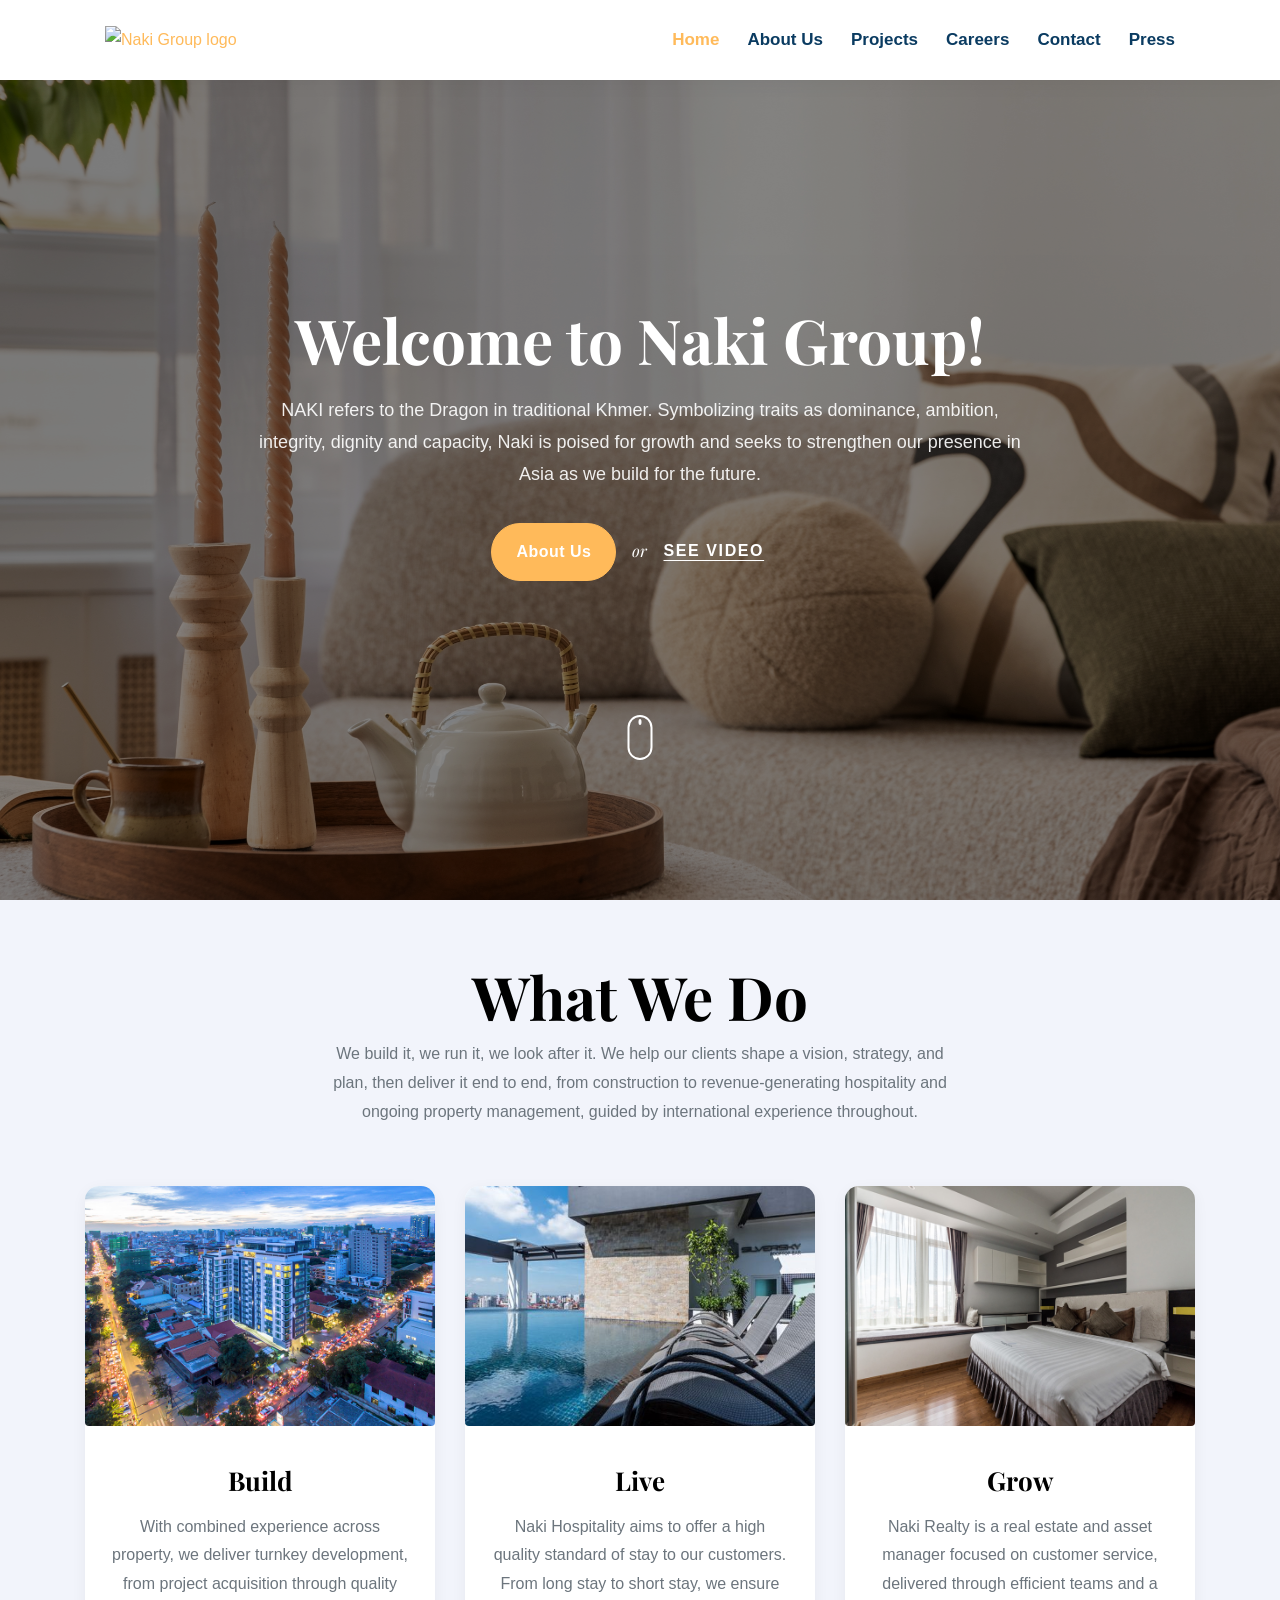
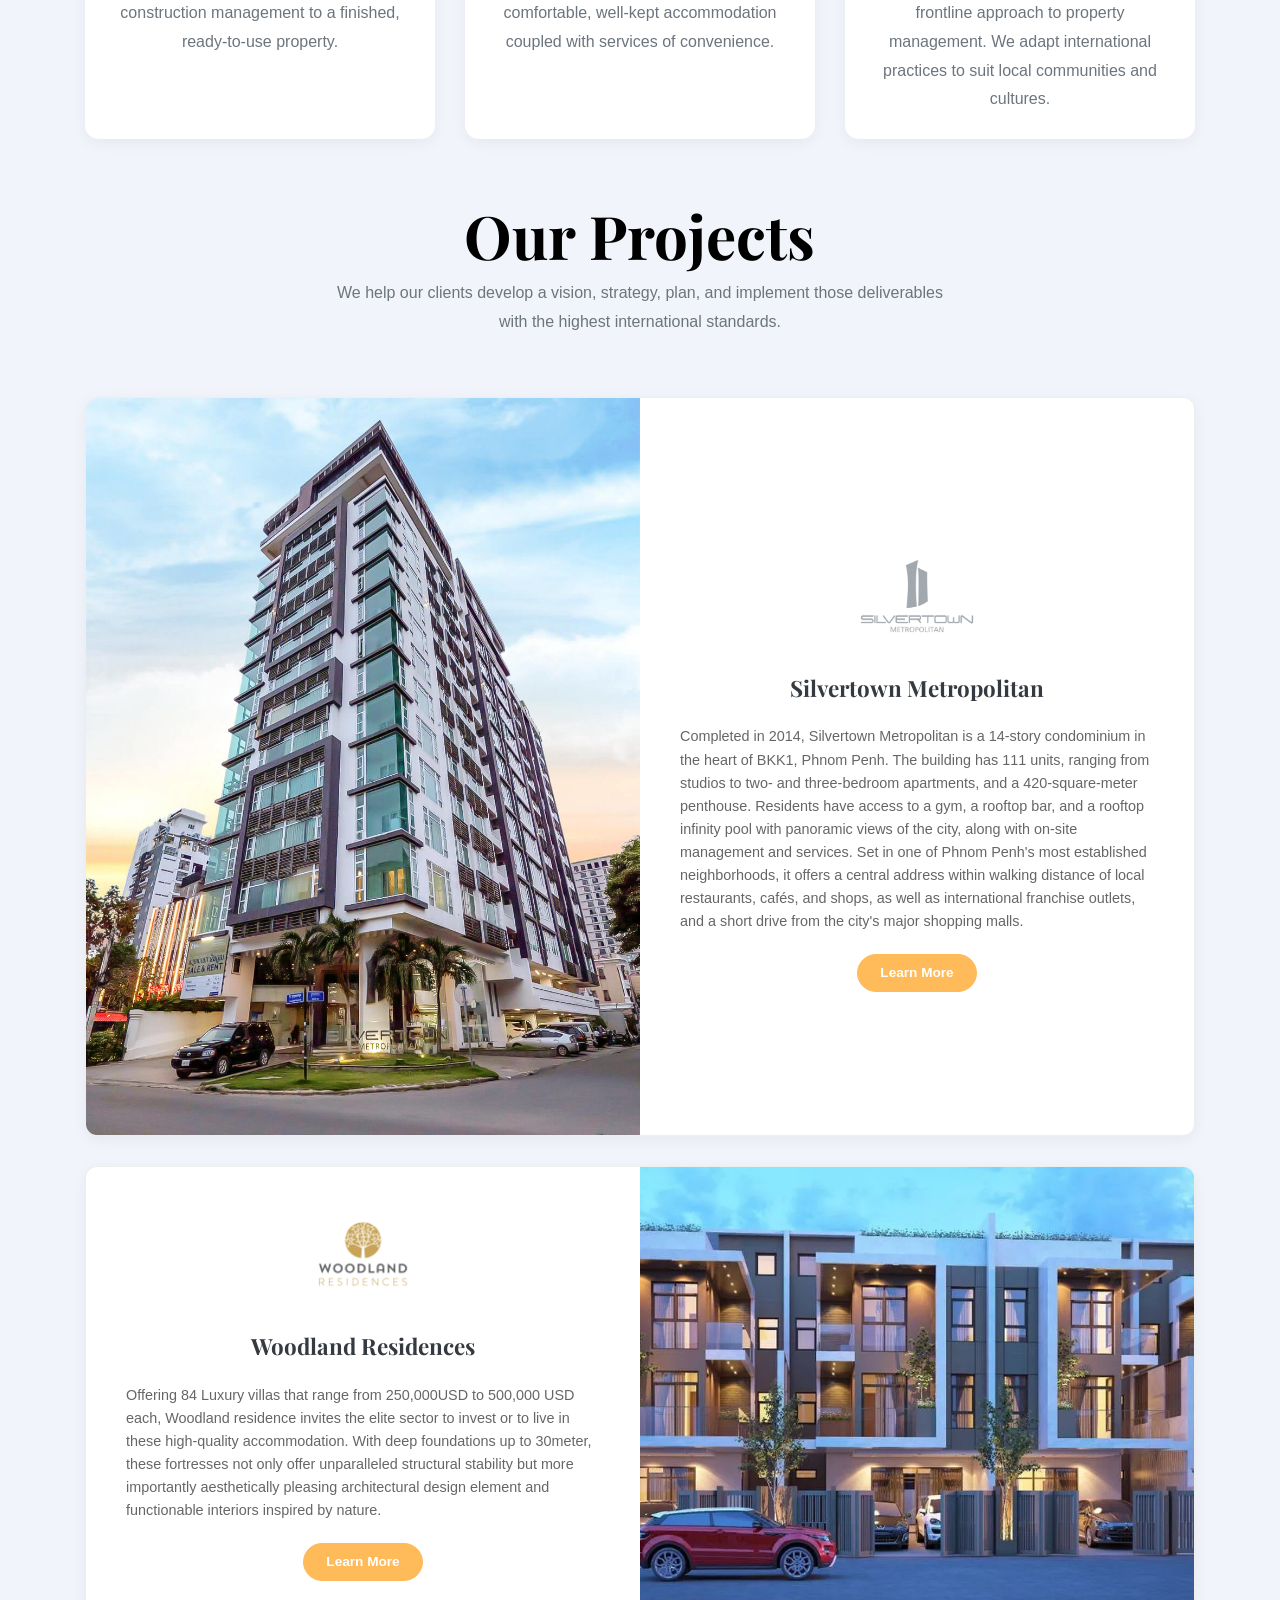
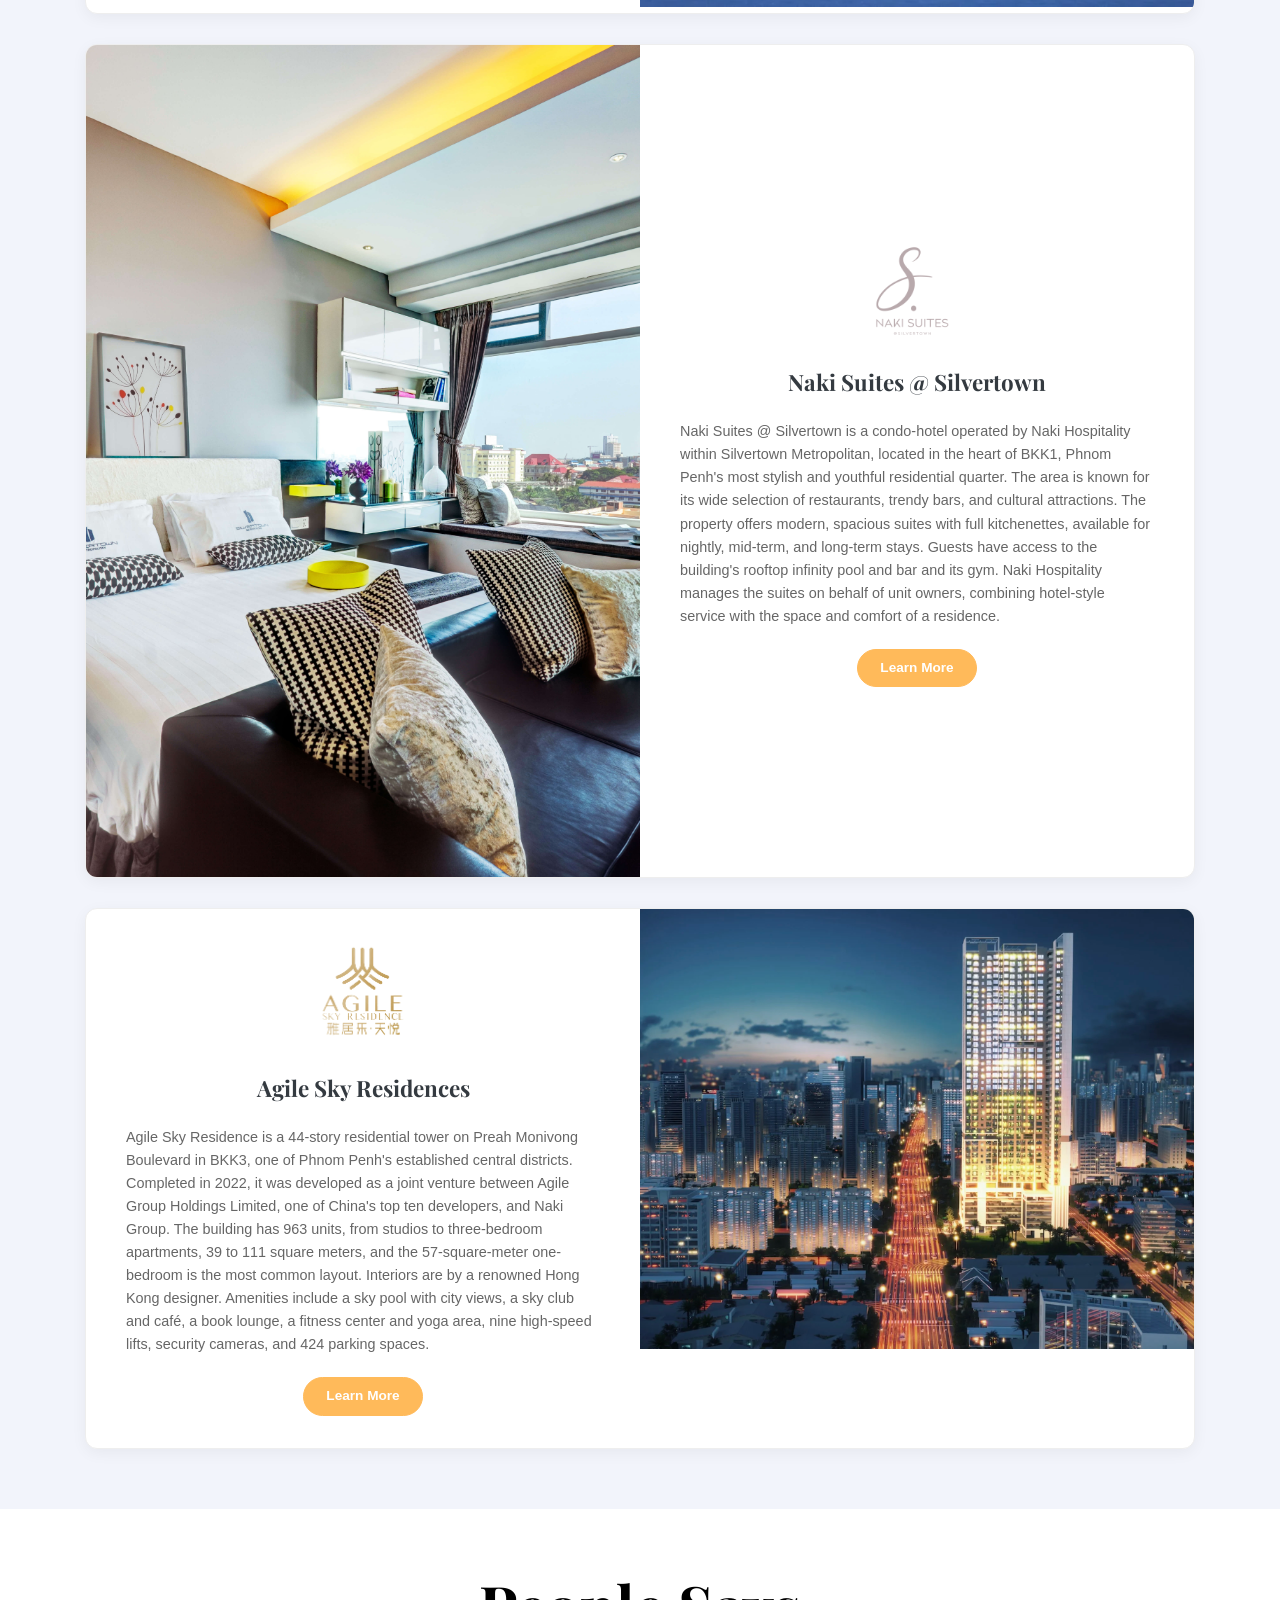
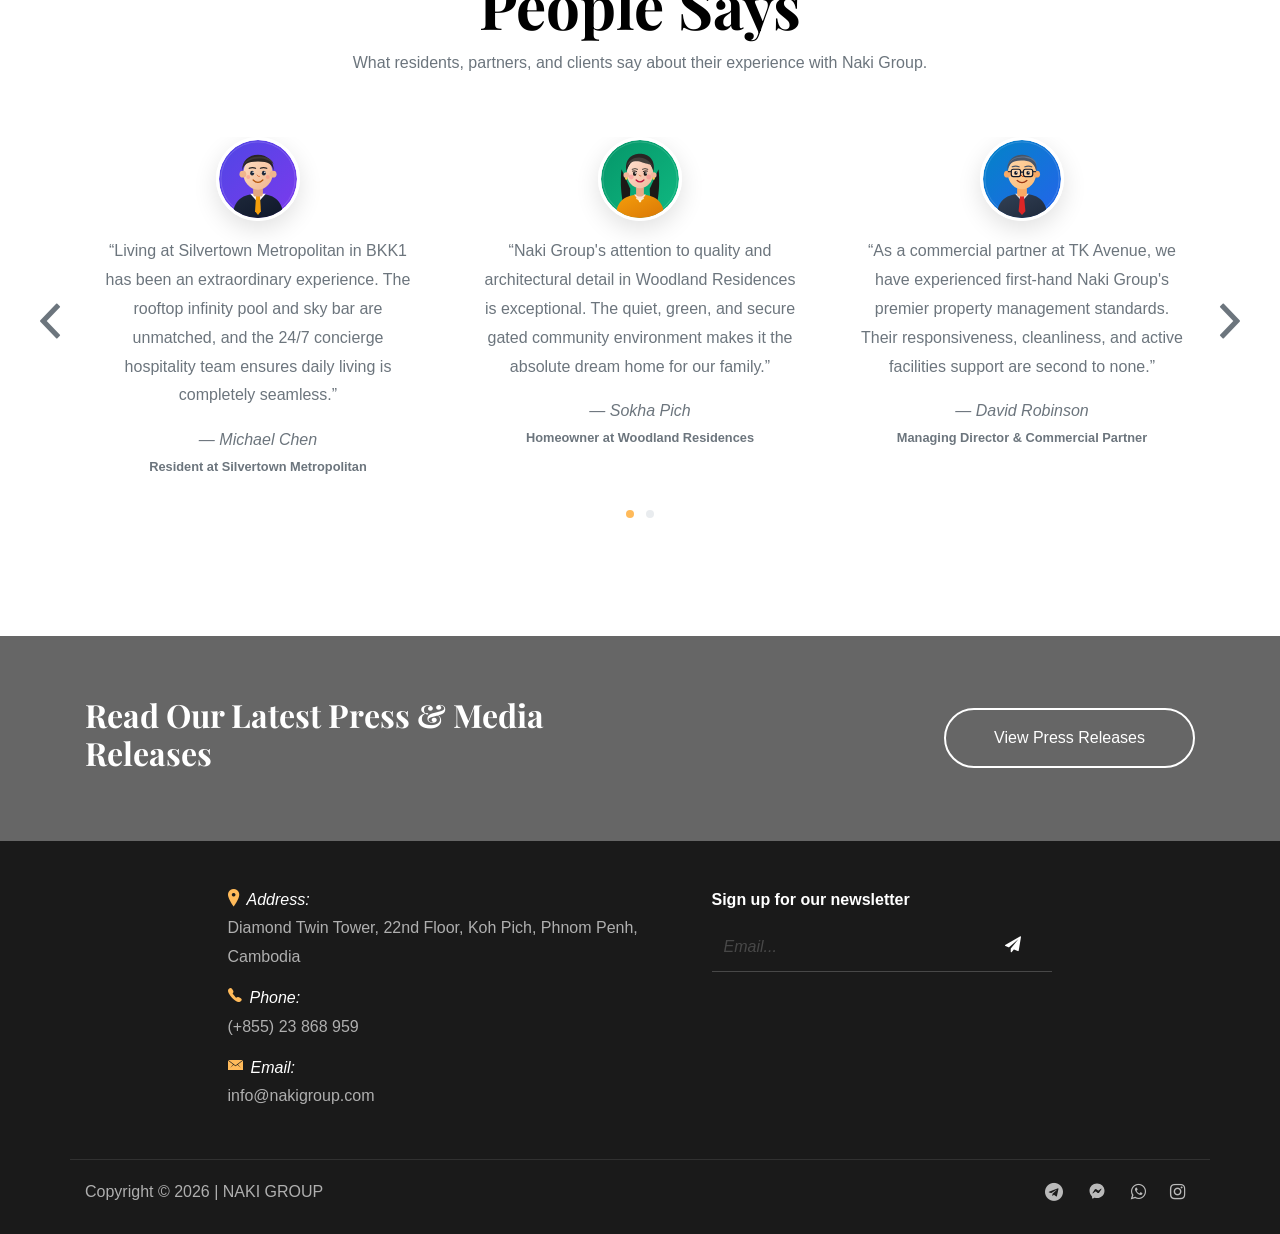
==== commit 56b8932e: "update About Us" ====
--- a/index.html
+++ b/index.html
@@ -45,8 +45,8 @@
           <nav class="main-navbar">
             <ul class="main-menu">
               <li class="active"><a href="index.html">Home</a></li>
+              <li><a href="about.html">About Us</a></li>
               <li><a href="projects.html">Projects</a></li>
-              <li><a href="about.html">About</a></li>
               <li><a href="careers.html">Careers</a></li>
               <li><a href="contact.html">Contact</a></li>
               <li><a href="press.html">Press</a></li>
@@ -70,8 +70,8 @@
   <div class="mobile-nav" id="mobile-nav">
     <ul class="mobile-menu">
       <li class="active"><a href="index.html">Home</a></li>
+      <li><a href="about.html">About Us</a></li>
       <li><a href="projects.html">Projects</a></li>
-      <li><a href="about.html">About</a></li>
       <li><a href="careers.html">Careers</a></li>
       <li><a href="contact.html">Contact</a></li>
       <li><a href="press.html">Press</a></li>
--- a/css/style.css
+++ b/css/style.css
@@ -150,7 +150,7 @@
 .site-logo-img {
   height: 100%;
   width: auto;
-  max-height: 80px;
+  max-height: 55px;
 }
 
 /* ===== Desktop Navigation ===== */
@@ -912,10 +912,59 @@
     transform: rotate(-135deg); }
 
 .section {
-  padding: 7em 0; }
+  padding: 60px 0; }
   @media (max-width: 991.98px) {
     .section {
-      padding: 3em 0; } }
+      padding: 40px 0; } }
+
+/* Section Heading Balance & Equal Vertical Spacing */
+.section .row.justify-content-center.text-center.mb-5,
+.section .row.text-center.mb-5,
+.section .container > .row:first-child.text-center,
+.projects-overview-section .row.justify-content-center.text-center.mb-5,
+.projects-showcase-section .row.justify-content-center.text-center.mb-5,
+.careers-intro-section .row.justify-content-center.text-center.mb-5,
+.careers-jobs-section .row.justify-content-center.text-center.mb-5,
+.mission-values-section .row.justify-content-center.text-center.mb-5,
+.press-media-section .row.justify-content-center.text-center.mb-5 {
+  margin-bottom: 60px !important; }
+  @media (max-width: 991.98px) {
+    .section .row.justify-content-center.text-center.mb-5,
+    .section .row.text-center.mb-5,
+    .section .container > .row:first-child.text-center,
+    .projects-overview-section .row.justify-content-center.text-center.mb-5,
+    .projects-showcase-section .row.justify-content-center.text-center.mb-5,
+    .careers-intro-section .row.justify-content-center.text-center.mb-5,
+    .careers-jobs-section .row.justify-content-center.text-center.mb-5,
+    .mission-values-section .row.justify-content-center.text-center.mb-5,
+    .press-media-section .row.justify-content-center.text-center.mb-5 {
+      margin-bottom: 40px !important; } }
+
+.section .heading ~ p:last-child,
+.section .row.justify-content-center.text-center p:last-child,
+.section .row.text-center.mb-5 p:last-child,
+.projects-overview-section .heading ~ p:last-child,
+.projects-showcase-section .heading ~ p:last-child,
+.careers-intro-section .heading ~ p:last-child,
+.careers-jobs-section .heading ~ p:last-child,
+.mission-values-section .heading ~ p:last-child,
+.press-media-section .heading ~ p:last-child {
+  margin-bottom: 0 !important; }
+
+/* Remove trailing margin on last items so section bottom padding is exactly 60px */
+.section .container > .site-block-half:last-child {
+  margin-bottom: 0 !important; }
+.section .container > .row:last-child > [class*="col-"] > .media-custom,
+.section .container > .row:last-child > [class*="col-"] > .career-perk-card,
+.section .container > .row:last-child > [class*="col-"] > .project-stat-card,
+.section .container > .row:last-child > [class*="col-"] > .value-card {
+  margin-bottom: 0 !important; }
+
+/* Consecutive sections of same background: eliminate double padding */
+.section.bg-light + .section.bg-light,
+.section.blog-post-entry.bg-light + .section.bg-light,
+.section.bg-light + .mission-values-section.bg-light {
+  padding-top: 0 !important; }
 
 @media (max-width: 991.98px) {
   .lead {
@@ -2398,7 +2447,12 @@
    ======================================================== */
 
 .careers-intro-section {
-  padding: 70px 0 40px;
+  padding: 60px 0;
+}
+@media (max-width: 991.98px) {
+  .careers-intro-section {
+    padding: 40px 0;
+  }
 }
 
 .career-perk-card {
@@ -2446,8 +2500,13 @@
 
 /* Open Positions */
 .careers-jobs-section {
-  padding: 60px 0 80px;
+  padding: 60px 0;
   background-color: #f8f9fa;
+}
+@media (max-width: 991.98px) {
+  .careers-jobs-section {
+    padding: 40px 0;
+  }
 }
 
 .job-card {
@@ -2670,8 +2729,13 @@
    ======================================================== */
 
 .projects-overview-section {
-  padding: 60px 0 40px;
+  padding: 60px 0;
   background-color: #ffffff;
+}
+@media (max-width: 991.98px) {
+  .projects-overview-section {
+    padding: 40px 0;
+  }
 }
 
 .project-stat-card {
@@ -2708,8 +2772,13 @@
 
 /* Main Projects Showcase */
 .projects-showcase-section {
-  padding: 40px 0 80px;
+  padding: 60px 0;
   background-color: #f8f9fa;
+}
+@media (max-width: 991.98px) {
+  .projects-showcase-section {
+    padding: 40px 0;
+  }
 }
 
 .project-card-item {
@@ -3167,7 +3236,12 @@
   background: #f8fafc;
   border-top: 1px solid #eaeef5;
   border-bottom: 1px solid #eaeef5;
-  padding: 70px 0;
+  padding: 60px 0;
+}
+@media (max-width: 991.98px) {
+  .press-media-section {
+    padding: 40px 0;
+  }
 }
 
 .press-info-card {
@@ -3428,7 +3502,12 @@
 
 /* Mission & Core Values Section */
 .mission-values-section {
-  padding: 5rem 0;
+  padding: 60px 0;
+}
+@media (max-width: 991.98px) {
+  .mission-values-section {
+    padding: 40px 0;
+  }
 }
 .value-card {
   border: 1px solid #f0f0f0;
@@ -3457,16 +3536,26 @@
 
 /* PowerApps Style Latest Press Section */
 .press-portal-section {
-  padding: 70px 0 90px;
+  padding: 60px 0;
   background-color: #f8fafc;
+}
+@media (max-width: 991.98px) {
+  .press-portal-section {
+    padding: 40px 0;
+  }
 }
 .press-portal-heading {
   font-size: 36px;
   font-weight: 700;
   color: #0f172a;
   text-align: center;
-  margin-bottom: 48px;
+  margin-bottom: 60px !important;
   letter-spacing: -0.5px;
+}
+@media (max-width: 991.98px) {
+  .press-portal-heading {
+    margin-bottom: 40px !important;
+  }
 }
 .press-portal-card {
   background: #ffffff;
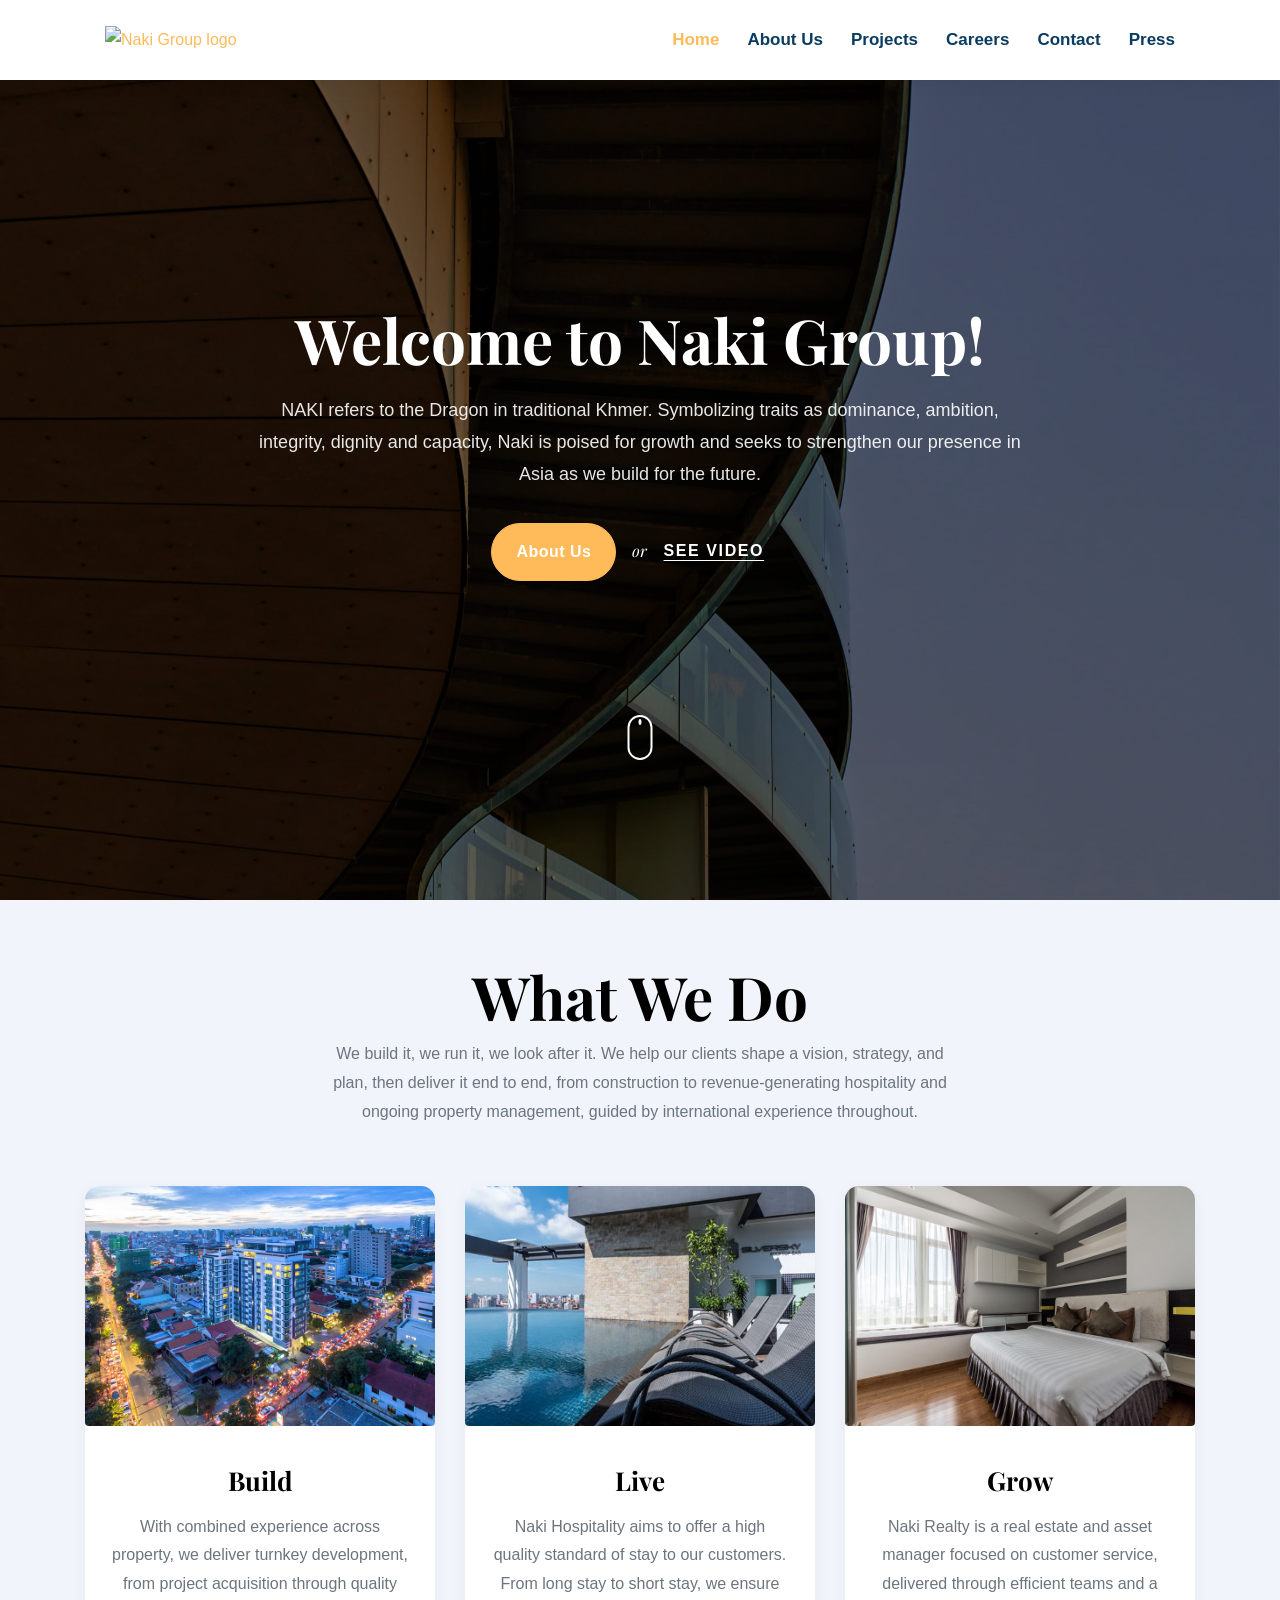
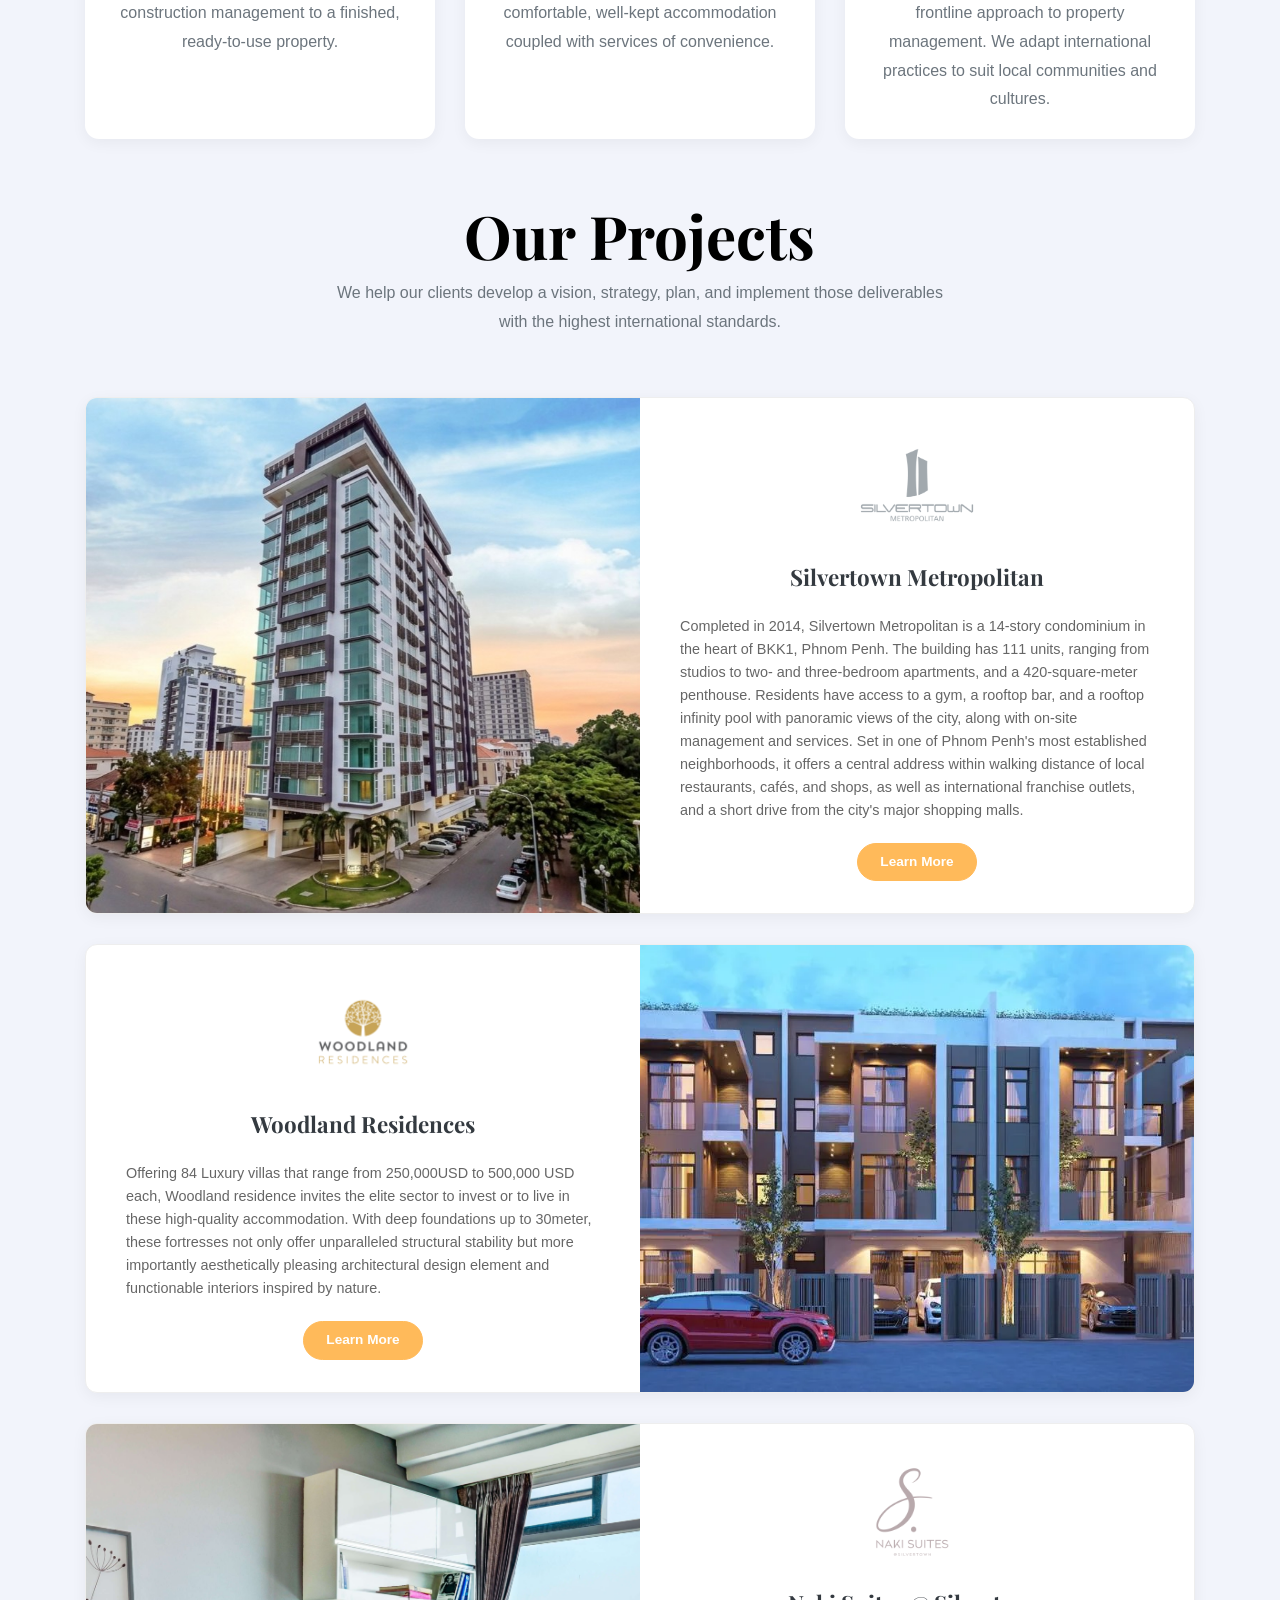
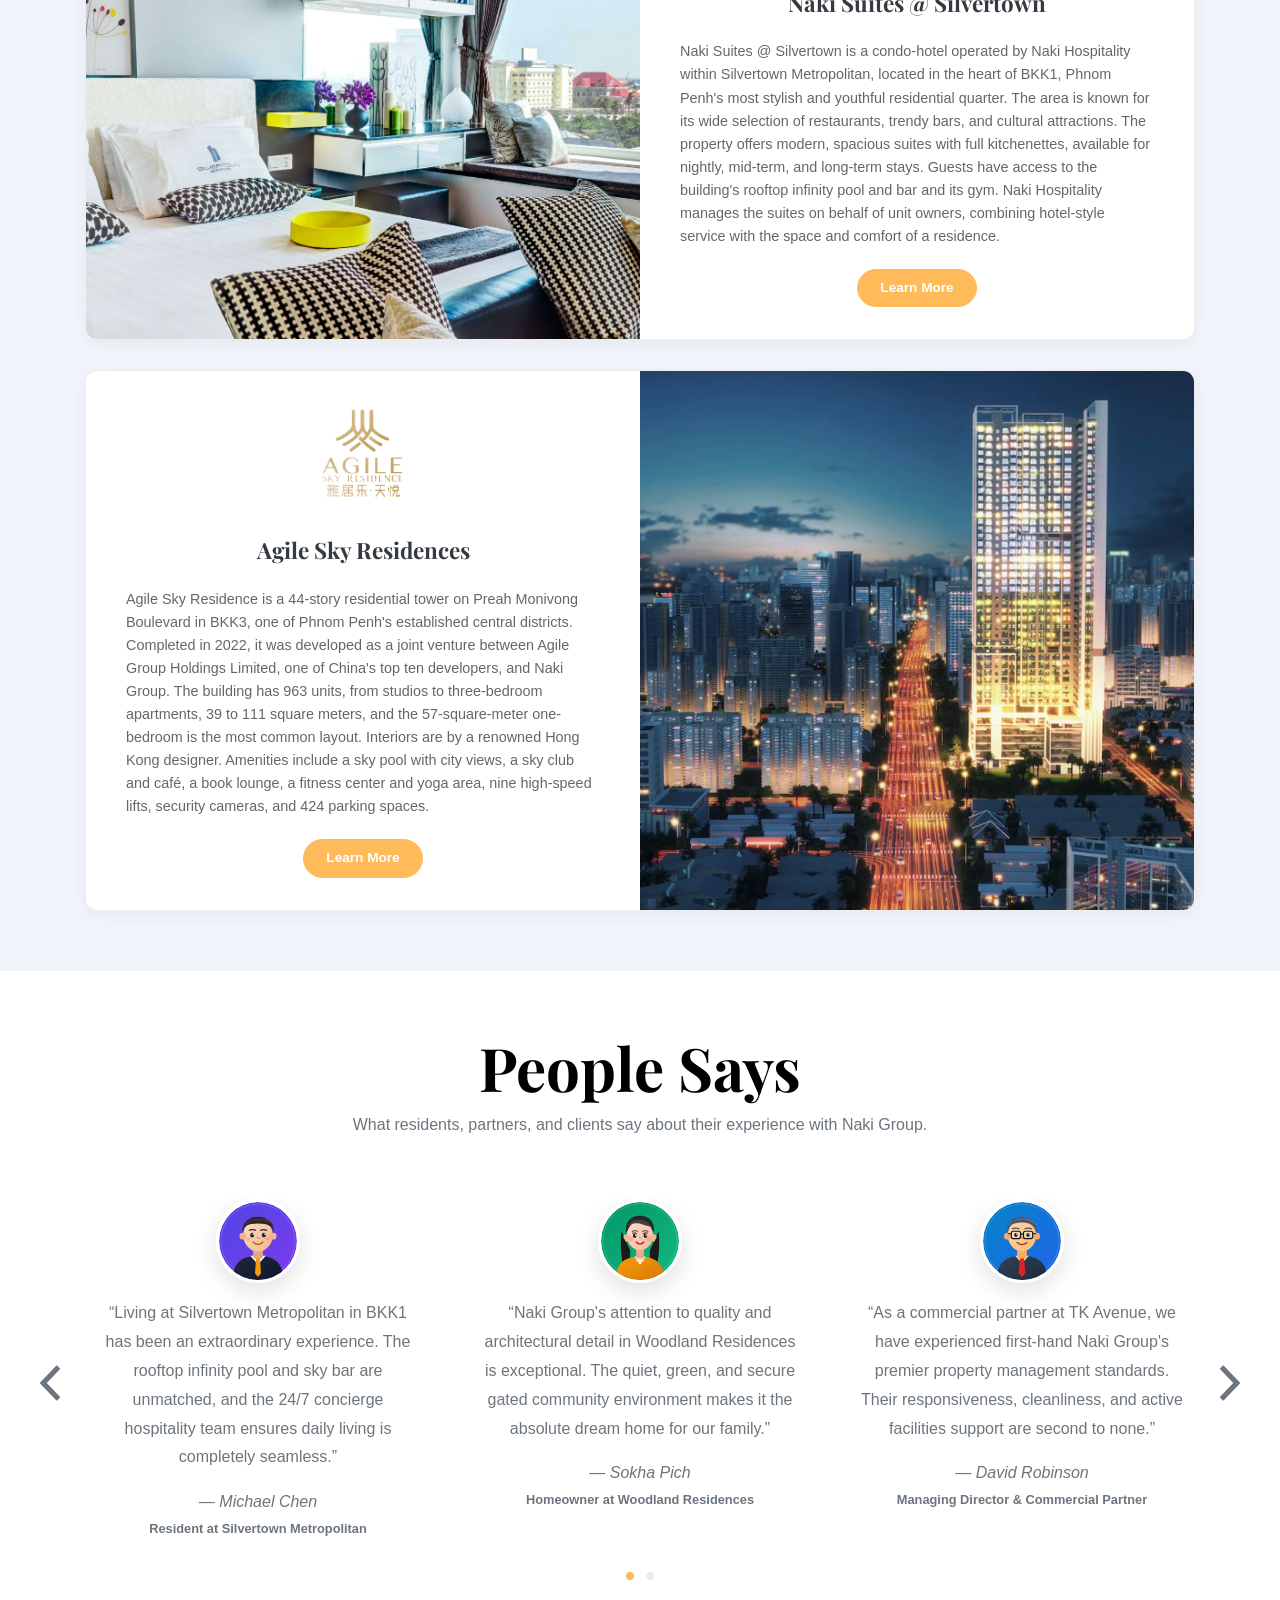
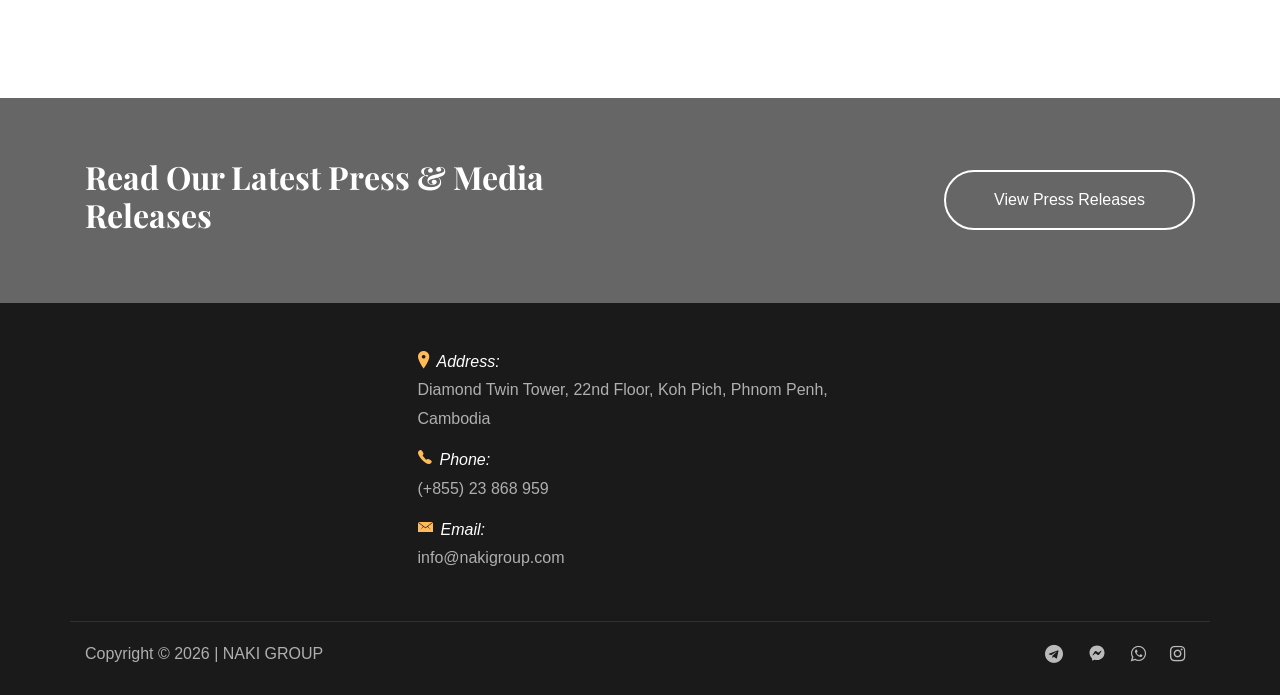
==== commit 4c6f2292: "update" ====
--- a/index.html
+++ b/index.html
@@ -459,7 +459,7 @@
             <span>info@nakigroup.com</span>
           </p>
         </div>
-        <div class="col-md-5 col-lg-4 mb-4 pl-lg-4">
+        <!-- <div class="col-md-5 col-lg-4 mb-4 pl-lg-4">
           <p class="mb-2 text-white font-weight-bold">Sign up for our newsletter</p>
           <form action="#" class="footer-newsletter">
             <div class="form-group mb-0">
@@ -467,7 +467,7 @@
               <button type="submit" class="btn"><span class="fa fa-paper-plane"></span></button>
             </div>
           </form>
-        </div>
+        </div> -->
       </div>
       <div class="row pt-3 bordertop align-items-center">
         <p class="col-md-7 col-12 text-center text-md-left mb-2 mb-md-0">
--- a/css/style.css
+++ b/css/style.css
@@ -1588,8 +1588,6 @@
 .site-block-half .image {
   position: relative;
   overflow: hidden;
-  height: 100%;
-  min-height: 420px;
   background-color: #f8fafc; }
   .site-block-half .image a {
     display: block;
@@ -1598,7 +1596,6 @@
   .site-block-half .image img {
     width: 100%;
     height: 100%;
-    min-height: 420px;
     object-fit: cover;
     object-position: center center;
     display: block;
@@ -1611,25 +1608,47 @@
     transform: scale(1.04); }
   @media (min-width: 992px) {
     .site-block-half .image {
+      align-self: stretch;
       min-height: 440px;
+      height: auto;
+      position: relative; }
+    .site-block-half .image a {
+      position: absolute;
+      top: 0;
+      left: 0;
+      right: 0;
+      bottom: 0;
+      width: 100%;
       height: 100%; }
     .site-block-half .image img {
-      min-height: 440px; } }
+      position: absolute;
+      top: 0;
+      left: 0;
+      width: 100%;
+      height: 100%;
+      min-height: 100%;
+      object-fit: cover; } }
   @media (max-width: 991.98px) {
     .site-block-half .image {
       margin-bottom: 0;
-      height: 420px;
-      min-height: 420px; }
+      height: 380px;
+      min-height: 380px; }
+    .site-block-half .image a {
+      position: relative;
+      display: block;
+      width: 100%;
+      height: 100%; }
     .site-block-half .image img {
-      height: 420px;
-      min-height: 420px; } }
+      width: 100%;
+      height: 100%;
+      object-fit: cover; } }
   @media (max-width: 575.98px) {
     .site-block-half .image {
-      height: 440px;
-      min-height: 440px; }
+      height: 320px;
+      min-height: 320px; }
     .site-block-half .image img {
-      height: 440px;
-      min-height: 440px; } }
+      height: 320px;
+      min-height: 320px; } }
 
 .site-block-half .text {
   padding: 1.5rem;
@@ -2802,17 +2821,54 @@
   height: 100%;
 }
 
+.project-image-wrap a {
+  display: block;
+  width: 100%;
+  height: 100%;
+}
+
 .project-image-wrap img {
   width: 100%;
   height: 100%;
   object-fit: cover;
   object-position: center center;
   min-height: 420px;
+  display: block;
   transition: transform 0.4s ease;
 }
 
 .project-card-item:hover .project-image-wrap img {
   transform: scale(1.03);
+}
+
+@media (min-width: 992px) {
+  .project-card-item .row.no-gutters {
+    align-items: stretch !important;
+  }
+  .project-card-item .col-lg-6 {
+    display: flex;
+    flex-direction: column;
+  }
+  .project-image-wrap {
+    flex: 1;
+    position: relative;
+    height: 100%;
+  }
+  .project-image-wrap a {
+    position: absolute;
+    top: 0;
+    left: 0;
+    width: 100%;
+    height: 100%;
+  }
+  .project-image-wrap img {
+    position: absolute;
+    top: 0;
+    left: 0;
+    width: 100%;
+    height: 100%;
+    object-fit: cover;
+  }
 }
 
 .project-status-badge {
